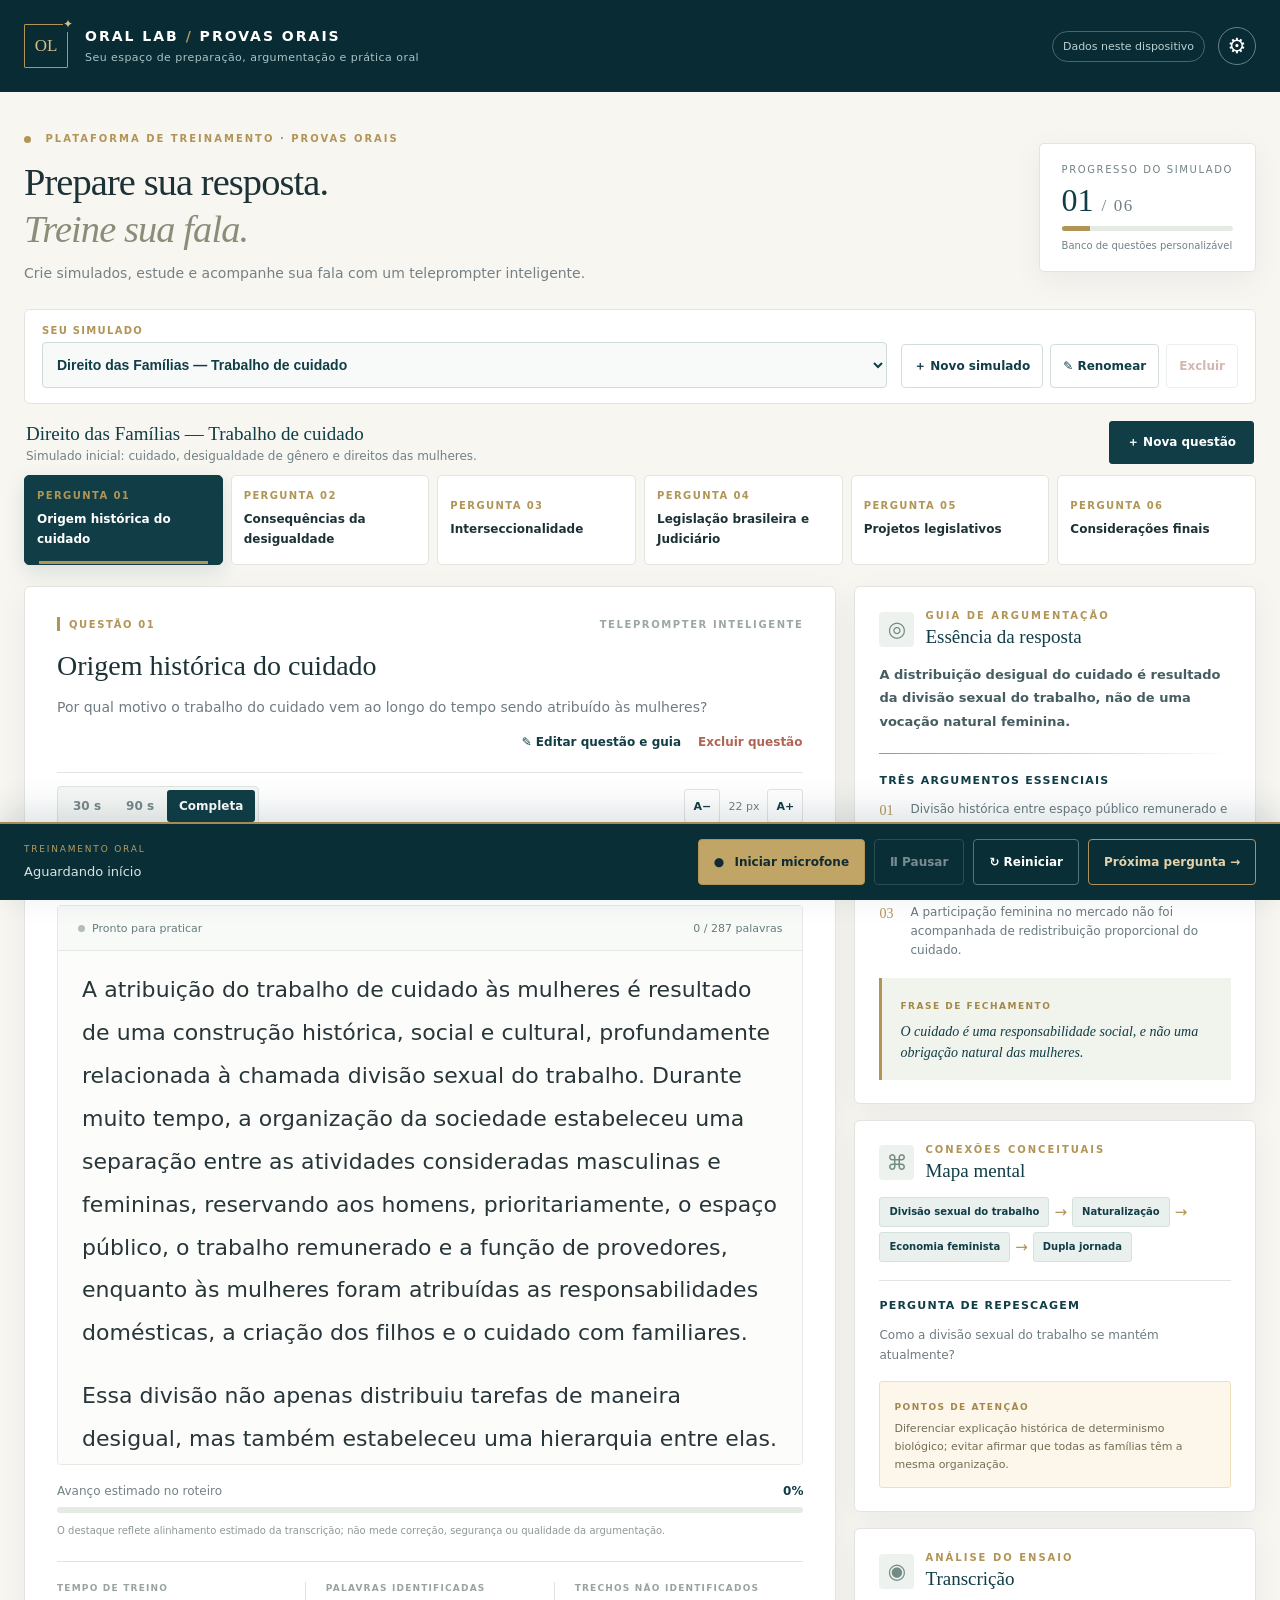
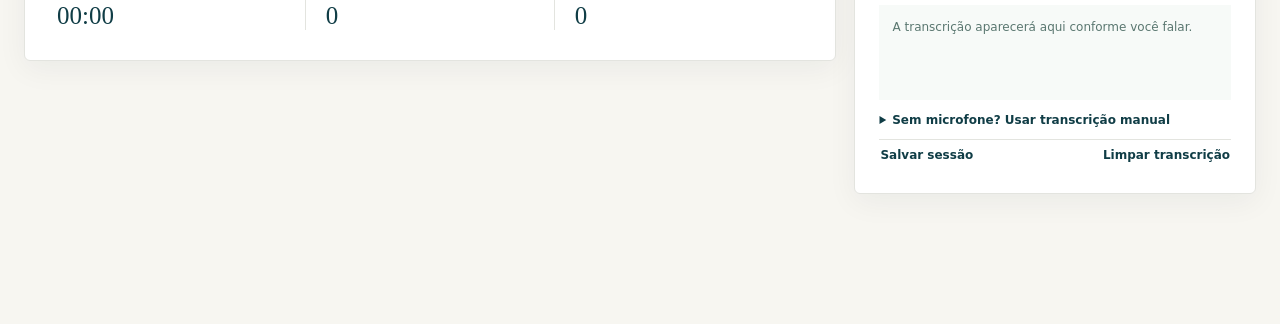
==== index-publicacao.html @ ea2caab5 "chore: import initial Oral Lab application" ====
<!doctype html>
<html lang="pt-BR">
<head>
  <meta charset="UTF-8" />
  <meta name="viewport" content="width=device-width, initial-scale=1, viewport-fit=cover" />
  <meta name="theme-color" content="#103d46" />
  <meta name="description" content="Plataforma de provas orais e entrevistas: simulados personalizáveis, teleprompter, treino com voz e evolução." />
  <title>ORAL LAB | Estúdio de Provas Orais</title>
<style>
:root{--petrol:#103d46;--deep:#092c34;--gold:#b29456;--gold-light:#d5bf88;--cream:#f7f6f1;--beige:#efede5;--ink:#1d3236;--mute:#718186;--border:#e3e4df;--green:#4d997e;--shadow:0 8px 30px rgba(9,44,52,.055)}
*{box-sizing:border-box}html{scroll-behavior:smooth}body{margin:0;background:var(--cream);font-family:'DM Sans',system-ui,Arial,sans-serif;color:var(--ink);-webkit-font-smoothing:antialiased}button,textarea,input{font:inherit}button{cursor:pointer}button:disabled{cursor:not-allowed;opacity:.45}button:focus-visible,textarea:focus-visible,input:focus-visible,.tele-window:focus-visible{outline:3px solid #ac995e;outline-offset:2px}button{transition:background .17s,border-color .17s,transform .17s}button:active:not(:disabled){transform:scale(.98)}.topbar{background:var(--deep);color:#fff;min-height:92px;display:flex;align-items:center;justify-content:space-between;gap:20px;padding:18px max(24px,calc((100vw - 1376px)/2))}.brand-lockup{display:flex;align-items:center;gap:17px}.brand-symbol{border:1px solid var(--gold);border-radius:1px;color:var(--gold-light);height:44px;width:44px;display:grid;place-items:center;font-family:Georgia,serif;font-size:17px;position:relative}.brand-symbol span{position:absolute;top:-8px;right:-6px;background:var(--deep);font-size:12px}.brand-name{font-size:14px;letter-spacing:2px;font-weight:700}.brand-name .brand-divider{color:var(--gold)}.brand-subtitle{font-size:11px;color:#a9c3c6;margin-top:7px;letter-spacing:.45px}.header-actions{display:flex;align-items:center;gap:13px}.storage-tag{font-size:11px;color:#bcd0d0;border:1px solid #49666d;padding:8px 10px;border-radius:30px;white-space:nowrap}.circle-button{height:38px;width:38px;border-radius:50%;border:1px solid #66818a;background:transparent;color:inherit;font-size:21px;display:grid;place-items:center}.circle-button:hover{border-color:var(--gold)}.app-container{max-width:1392px;margin:0 auto;padding:33px 24px 130px}.page-intro{display:flex;justify-content:space-between;align-items:center;gap:30px;margin:8px 0 28px}.eyebrow,.micro-overline{font-size:10px;letter-spacing:2px;color:var(--gold);font-weight:700}.gold-dot{display:inline-block;width:7px;height:7px;background:var(--gold);border-radius:50%;vertical-align:middle;margin-right:9px}.page-intro h1{font-family:'Libre Baskerville',Georgia,serif;line-height:1.23;letter-spacing:-.9px;font-size:clamp(28px,3vw,42px);font-weight:400;margin:15px 0 12px}.page-intro h1 em{color:#8a8d78;font-weight:400}.page-intro p{color:#758186;font-size:14px;margin:0}.session-overview{border:1px solid var(--border);border-radius:5px;background:white;padding:20px 22px;min-width:200px;box-shadow:var(--shadow)}.session-overview span,.session-overview small{display:block;font-size:10px;letter-spacing:1.6px;color:var(--mute)}.session-overview strong{font:normal 32px Georgia,serif;color:var(--petrol);display:block;margin:7px 0}.session-overview strong small{display:inline;font-size:17px;color:var(--mute)}.thin-track,.progress-track{height:5px;border-radius:8px;background:#e6eae5;overflow:hidden}.thin-track>div,.progress-track>div{height:100%;background:var(--gold);width:0;transition:width .25s}.session-overview>small{letter-spacing:0;margin-top:9px}.module-nav{display:grid;grid-template-columns:repeat(6,minmax(0,1fr));gap:8px;margin-bottom:21px}.module-tab{background:#fff;border:1px solid #e3e4df;text-align:left;padding:14px 12px 16px;min-height:84px;border-radius:5px;position:relative;color:var(--ink)}.module-tab:hover{border-color:var(--gold)}.module-tab.active{background:var(--petrol);color:#fff;border-color:var(--petrol);box-shadow:0 7px 20px #103d4620}.module-tab.active:after{content:'';height:3px;background:var(--gold);position:absolute;bottom:0;left:14px;right:14px}.module-no{display:block;font-size:10px;letter-spacing:1.4px;color:#b09555;font-weight:700;margin-bottom:7px}.module-name{font-size:12px;font-weight:700;line-height:1.4}.workspace-grid{display:grid;grid-template-columns:minmax(0,1.72fr) minmax(300px,.85fr);gap:18px;align-items:start}.tele-card,.insight-card{background:white;border:1px solid var(--border);border-radius:6px;box-shadow:var(--shadow)}.tele-card{padding:30px 32px}.section-kicker{display:flex;align-items:center;gap:9px;font-size:10px;letter-spacing:1.6px;font-weight:700;color:var(--gold)}.gold-bar{height:14px;width:3px;background:var(--gold)}.kicker-right{margin-left:auto;color:#9ba7a7}.tele-card h2{font:normal 28px/1.24 'Libre Baskerville',Georgia,serif;margin:18px 0 12px}.main-question{color:#6f7c81;line-height:1.6;margin:0 0 20px;font-size:14px}.tele-toolbar{border-top:1px solid var(--border);border-bottom:1px solid var(--border);padding:13px 0;display:flex;justify-content:space-between;gap:12px;align-items:center;flex-wrap:wrap}.choice-set{display:flex;align-items:center;border:1px solid #dfe4e1;border-radius:4px;padding:3px;gap:1px;background:#f5f7f5}.choice-set button{font-size:12px;font-weight:700;border:0;background:transparent;color:#77878b;padding:9px 12px;border-radius:3px}.choice-set button.active{color:#fff;background:var(--petrol)}.font-control{display:flex;align-items:center;gap:8px;color:var(--mute);font-size:11px}.font-control button{border:1px solid var(--border);background:#fff;border-radius:3px;min-width:36px;height:34px;color:var(--petrol);font-weight:700}.reading-switch{display:flex;align-items:center;justify-content:space-between;gap:10px;margin:20px 0 15px}.toggle-label{display:flex;align-items:center;gap:8px;font-size:12px;font-weight:700;cursor:pointer}.toggle-label input{accent-color:var(--petrol);height:17px;width:17px}.toggle-label small{display:block;color:#8b989b;font-weight:400;font-size:10px;margin-top:2px}.link-button{color:var(--petrol);background:transparent;border:0;font-size:12px;font-weight:700;padding:8px 1px;text-align:left}.link-button:hover{color:var(--gold)}.tele-window{border:1px solid #e5e9e7;background:#fcfcfa;border-radius:4px;min-height:440px;max-height:560px;overflow:auto;position:relative;scroll-padding:110px}.tele-status-line{height:45px;position:sticky;top:0;z-index:2;background:#f8faf8;border-bottom:1px solid #e5e9e7;padding:0 20px;display:flex;align-items:center;justify-content:space-between;gap:10px;font-size:11px;color:#677b7e}.tele-status-line>div{display:flex;align-items:center;gap:7px}.mic-dot{display:inline-block;width:7px;height:7px;border-radius:50%;background:#b2beb8}.mic-dot.listening{background:#3aaf88;box-shadow:0 0 0 5px #3aaf8822}.mic-dot.paused{background:var(--gold)}.tele-content{padding:18px 24px 35px;color:#28363a;font-size:22px;line-height:1.95;letter-spacing:.05px;font-weight:400;overflow-wrap:anywhere}.tele-content p{margin:0 0 20px}.word{border-radius:3px;transition:background .12s}.word.matched{background:#dcf2e8;color:#286a54}.word.skipped{color:#9ea5a4;text-decoration:underline dotted #bcbfbd}.word.current{background:#ecd8a2;color:#5f4a16;box-shadow:0 0 0 2px #ecd8a2}.keywords-content{padding:38px 30px;line-height:1.8}.memory-center{font:normal 23px/1.5 Georgia,serif;color:var(--petrol);margin-bottom:25px}.keyword-pill{display:inline-block;border:1px solid var(--gold-light);color:var(--petrol);border-radius:30px;background:#faf5e9;padding:9px 14px;margin:0 7px 9px 0;font-size:14px}.memory-flow{font-size:12px;color:var(--mute);margin:20px 0 0}.tele-footer{padding:19px 0 3px}.progress-caption{display:flex;justify-content:space-between;color:#738286;font-size:12px;margin-bottom:9px}.progress-caption strong{color:var(--petrol)}.progress-track{height:6px}.progress-track>div{background:#5d947d}.micro-note{font-size:10px;color:#8e9898;line-height:1.55;margin:10px 0 0}.metrics-grid{display:grid;grid-template-columns:repeat(3,1fr);border-top:1px solid var(--border);margin-top:19px;padding-top:20px}.metrics-grid>div{padding:0 20px;border-right:1px solid var(--border)}.metrics-grid>div:first-child{padding-left:0}.metrics-grid>div:last-child{border:0}.metrics-grid span{display:block;color:#9aa3a4;font-size:9px;letter-spacing:1.2px;font-weight:700;line-height:1.5}.metrics-grid strong{display:block;margin-top:7px;font:normal 25px Georgia,serif;color:var(--petrol)}.insight-column{display:flex;flex-direction:column;gap:16px}.insight-card{padding:23px 24px}.aside-heading{display:flex;align-items:center;gap:11px;margin-bottom:15px}.aside-icon{width:35px;height:35px;display:grid;place-items:center;background:#eef2ef;border-radius:4px;color:#728c85;font-size:21px}.aside-heading h3{font:normal 19px Georgia,serif;margin:5px 0 0;color:var(--petrol)}.idea-text{font-size:13px;line-height:1.8;margin:0;font-weight:600;color:#465d62}.gold-rule{height:1px;background:linear-gradient(to right,var(--gold),transparent);margin:20px 0}.insight-card h4{font-size:11px;letter-spacing:1.2px;text-transform:uppercase;color:var(--petrol);margin:0 0 13px}.argument-list{counter-reset:arg;list-style:none;padding:0;margin:0}.argument-list li{display:flex;align-items:flex-start;gap:10px;font-size:12px;line-height:1.6;color:#697a7e;margin-bottom:13px}.argument-list li::before{counter-increment:arg;content:counter(arg,decimal-leading-zero);display:inline-block;font-family:Georgia,serif;color:#b49558;font-size:14px;min-width:21px}.closing-box{background:#f1f3ed;border-left:3px solid var(--gold);padding:16px 18px;margin-top:17px}.closing-box span,.legal-alert strong{font-size:9px;letter-spacing:1.5px;color:#a4874b;font-weight:700}.closing-box p{font:italic 14px/1.55 Georgia,serif;color:var(--petrol);margin:8px 0 0}.mind-map{display:flex;flex-wrap:wrap;gap:5px;align-items:center}.map-node{background:#eaf0ed;border:1px solid #d5e1dc;border-radius:3px;padding:7px 9px;font-size:10px;color:var(--petrol);font-weight:700;line-height:1.4}.map-connector{color:var(--gold);font-size:15px}.aside-separator{border-top:1px solid var(--border);margin:18px 0}.small-aside{font-size:12px;color:#6f7c81;line-height:1.7;margin:0 0 15px}.legal-alert{background:#fcf7ea;padding:13px 14px;border-radius:3px;border:1px solid #eee0bd}.legal-alert p{font-size:11px;line-height:1.65;color:#766c56;margin:6px 0 0}.transcript-output{min-height:95px;max-height:180px;overflow:auto;background:#f7faf8;padding:13px;color:#5a7770;font-size:12px;line-height:1.65;white-space:pre-wrap;overflow-wrap:anywhere}.transcript-panel summary{font-size:12px;color:var(--petrol);font-weight:700;cursor:pointer;margin-top:13px}.transcript-panel textarea{display:block;width:100%;margin:11px 0;resize:vertical;border:1px solid var(--border);border-radius:3px;padding:10px;font-size:12px}.small-gold-button{padding:9px 12px;background:var(--petrol);color:white;border:0;border-radius:3px;font-size:11px;font-weight:700}.panel-foot{display:flex;justify-content:space-between;border-top:1px solid var(--border);margin-top:12px}.control-dock{position:fixed;bottom:0;left:0;right:0;background:#092e36;color:white;box-shadow:0 -10px 35px #092e3625;z-index:10;border-top:2px solid #a78c52}.dock-inner{max-width:1392px;margin:auto;padding:15px 24px;display:flex;align-items:center;justify-content:space-between;gap:24px}.dock-label span{font-size:9px;letter-spacing:1.8px;color:#b69d60;display:block;margin-bottom:7px}.dock-label strong{font-size:13px;font-weight:500;color:#d7e6e5;white-space:nowrap}.dock-controls{display:flex;gap:9px;align-items:center;flex-wrap:wrap}.dock-action,.primary-action{border-radius:4px;padding:12px 15px;font-weight:700;font-size:12px;min-height:46px}.primary-action{border:1px solid var(--gold);background:#c1a567;color:#102c32;white-space:nowrap}.primary-action span{font-size:12px;margin-right:6px}.dock-action{border:1px solid #56737a;background:transparent;color:white}.dock-action:hover:not(:disabled){border-color:var(--gold)}.next-action{border-color:#ae925b;color:#e5d2ab}.modal-backdrop{position:fixed;inset:0;background:#052329bb;z-index:30;display:grid;place-items:center;padding:20px}.modal-backdrop[hidden]{display:none}.modal-sheet{width:min(780px,100%);max-height:min(90vh,900px);overflow:auto;background:#fff;border-radius:8px;padding:29px 31px;box-shadow:0 24px 90px #0003}.modal-heading{display:flex;justify-content:space-between;align-items:flex-start;gap:16px;margin-bottom:19px}.modal-heading h2{font:normal 27px Georgia,serif;color:var(--petrol);margin:7px 0}.modal-heading p{font-size:12px;line-height:1.5;color:var(--mute);margin:5px 0}.modal-heading .circle-button{color:var(--petrol);border-color:var(--border);flex-shrink:0}.modal-sheet>textarea{width:100%;padding:19px;border:1px solid #d4e0d9;background:#fcfcfa;color:#20383d;line-height:1.8;resize:vertical;min-height:300px;font-size:14px}.edit-helper{font-size:11px;color:var(--mute);line-height:1.6}.modal-actions{display:flex;justify-content:flex-end;gap:10px;flex-wrap:wrap;align-items:center;margin-top:19px}.flex-space{flex:1}.gold-button,.secondary-button{padding:12px 17px;border-radius:3px;font-size:12px;font-weight:700;min-height:43px}.gold-button{background:var(--petrol);color:white;border:1px solid var(--petrol)}.secondary-button{background:#fff;color:var(--petrol);border:1px solid #cbd5d2}.gold-button:hover{background:#155561}.danger-button{background:#fff2f0;color:#9b483c;border:1px solid #ebbbb3;border-radius:3px;padding:11px 14px;font-size:12px;font-weight:700}.settings-sheet{width:min(680px,100%)}.settings-body h3{color:var(--petrol);font-size:13px;margin:24px 0 10px}.settings-body p{font-size:12px;color:#6c7a7b;line-height:1.75}.settings-buttons{display:flex;gap:7px;flex-wrap:wrap}.history-list{max-height:160px;overflow:auto;font-size:12px;color:var(--mute);background:#f7f9f7;padding:11px}.history-row{padding:9px;border-bottom:1px solid var(--border)}.danger-row{display:flex;gap:13px;align-items:center;margin-top:19px;flex-wrap:wrap}.danger-row span{font-size:11px;color:#889393}.source-list{font-size:11px;color:#51666b;line-height:1.6}.source-list .source-row{border-top:1px solid var(--border);padding:7px 0}.source-list a{color:#1b6472;overflow-wrap:anywhere}.permission-sheet{width:min(490px,100%)}.permission-symbol{font-size:30px;color:var(--gold)}.permission-sheet h2{font:normal 27px Georgia,serif}.permission-sheet p{font-size:13px;line-height:1.75;color:var(--mute)}.consent-checkbox{display:flex;align-items:start;gap:11px;padding:15px;background:#f6f8f6;font-size:12px;line-height:1.6}.consent-checkbox input{margin-top:2px;accent-color:var(--petrol)}#toast{position:fixed;bottom:112px;right:24px;background:#163f46;color:#fff;padding:13px 19px;border-left:3px solid var(--gold);border-radius:3px;z-index:45;box-shadow:var(--shadow);font-size:12px;max-width:300px}#toast[hidden]{display:none}#print-root{display:none}
@media(max-width:990px){.workspace-grid{grid-template-columns:minmax(0,1fr)}.insight-column{display:grid;grid-template-columns:repeat(2,minmax(0,1fr))}.transcript-panel{grid-column:span 2}.module-nav{display:flex;overflow-x:auto;padding-bottom:6px;scroll-snap-type:x mandatory}.module-tab{min-width:164px;scroll-snap-align:start}.session-overview{display:none}}
@media(max-width:680px){.topbar{min-height:72px;padding:13px 15px}.brand-symbol{width:37px;height:37px;font-size:14px}.brand-lockup{gap:11px}.brand-name{font-size:10px;letter-spacing:1.1px;line-height:1.45}.brand-subtitle{font-size:9px;line-height:1.4;max-width:245px;margin-top:3px}.storage-tag{display:none}.circle-button{height:34px;width:34px}.app-container{padding:21px 12px 155px}.page-intro{margin:3px 3px 18px}.page-intro h1{font-size:29px;margin:12px 0 10px}.page-intro p{font-size:12px;line-height:1.65}.eyebrow{font-size:9px;letter-spacing:1.3px}.module-nav{gap:7px;margin-bottom:13px}.module-tab{min-width:140px;min-height:73px;padding:10px 12px}.module-name{font-size:11px}.workspace-grid{gap:13px}.tele-card{padding:20px 16px}.kicker-right{font-size:8px;letter-spacing:1px}.tele-card h2{font-size:23px}.main-question{font-size:12px;margin-bottom:16px}.tele-toolbar{gap:7px}.choice-set button{padding:9px 8px;font-size:11px}.font-control{gap:5px;font-size:10px}.font-control button{height:31px;min-width:30px}.reading-switch{margin:15px 0 12px}.tele-window{min-height:350px;max-height:470px}.tele-content{padding:15px 18px 32px;line-height:1.87}.tele-status-line{padding:0 13px;font-size:10px}.metrics-grid>div{padding:0 10px}.metrics-grid span{font-size:8px;letter-spacing:.5px}.metrics-grid strong{font-size:21px}.insight-column{display:flex}.insight-card{padding:20px}.control-dock{padding-bottom:env(safe-area-inset-bottom)}.dock-inner{padding:10px 12px;display:block}.dock-label{display:none}.dock-controls{display:grid;grid-template-columns:1.25fr 1fr 1fr;gap:6px}.dock-controls .next-action{grid-column:span 3}.dock-action,.primary-action{padding:10px 7px;min-height:45px;font-size:11px}.modal-backdrop{padding:10px;align-items:end}.modal-sheet{padding:23px 17px;max-height:92vh;border-radius:9px 9px 0 0}.settings-buttons button{flex:1}.modal-actions{gap:6px}.gold-button,.secondary-button{padding:10px 12px}#toast{bottom:135px;right:12px;left:12px;max-width:none}}
@page{size:A4;margin:17mm 16mm 17mm 16mm}
@media print{body{margin:0;background:#fff;color:#173840;font-family:Arial,sans-serif}#app-shell,.modal-backdrop,#toast{display:none!important}#print-root{display:block!important}#print-root .print-cover{break-after:page;display:flex;flex-direction:column;justify-content:center;min-height:240mm;background:#103d46!important;color:#fff!important;padding:22mm;-webkit-print-color-adjust:exact;print-color-adjust:exact}#print-root .print-cover .cap{letter-spacing:3px;color:#d5bf88;font-size:12px}#print-root .print-cover h1{font:normal 32pt/1.3 Georgia,serif;color:#fff;margin:32mm 0 10mm}#print-root .print-cover h1 em{color:#d5bf88}#print-root .print-cover p{font:15pt Georgia,serif;color:#e6ecea}#print-root .print-cover footer{margin-top:auto;border-top:1px solid #839a9b;padding-top:8mm;font-size:10pt}#print-root .print-toc{break-after:page}#print-root .print-toc h2{font:26pt Georgia,serif;color:#103d46}#print-root .print-toc li{font-size:13pt;padding:5mm 0;border-bottom:1px solid #ddd}#print-root .print-module{break-before:page}#print-root .print-module h2{font:21pt Georgia,serif;border-bottom:2px solid #b29456;padding-bottom:4mm;color:#103d46}#print-root .print-module h3{color:#103d46;font-size:11pt;margin-top:7mm}#print-root .print-module h4{font-size:9pt;color:#8a7347;text-transform:uppercase;margin:5mm 0 2mm}#print-root .print-module p,#print-root .print-module li{font-size:10pt;line-height:1.6;text-align:justify;orphans:3;widows:3}#print-root .print-module .q{font-style:italic;font-weight:700;text-align:left}#print-root .print-module .schema{border-left:3px solid #b29456;padding-left:5mm;background:#f7f6f1!important;break-inside:avoid}#print-root .print-module .schema p{font-size:9pt;line-height:1.5}#print-root .print-module .memory-card{break-inside:avoid;border:1px solid #d9e2dd;padding:4mm;margin-top:5mm}#print-root .print-module .legal{break-inside:avoid;font-size:9pt;background:#fcf8e9!important;padding:4mm}#print-root .print-sources{break-before:page}#print-root .print-sources h2{font:20pt Georgia,serif}#print-root .print-sources p{font-size:9pt;line-height:1.6;overflow-wrap:anywhere}#print-root .print-header{font-size:8pt;color:#a98a52;text-transform:uppercase;letter-spacing:1pt}#print-root .print-tip{font-size:9pt;line-height:1.55} }

/* Oral Lab — biblioteca e editor de provas orais */
.library-toolbar{display:flex;gap:14px;align-items:flex-end;justify-content:space-between;background:#fff;border:1px solid var(--border);padding:15px 17px;margin-bottom:12px;border-radius:6px;flex-wrap:wrap}
.library-picker{min-width:260px;flex:1;display:flex;flex-direction:column;gap:6px}.library-picker label{color:var(--gold);letter-spacing:1.3px;font-size:10px;font-weight:700}.library-picker select{width:100%;background:#f8faf9;border:1px solid #cedbd8;border-radius:4px;padding:12px 10px;font-size:14px;color:var(--petrol);font-weight:700;min-height:46px}
.library-actions{display:flex;gap:7px;flex-wrap:wrap}.library-btn{border:1px solid #d3dedb;background:#fff;color:var(--petrol);border-radius:4px;padding:11px 12px;font-size:12px;font-weight:700;min-height:44px}.library-btn:hover{border-color:var(--gold)}.library-btn.muted{color:#a06155}
.questions-bar{display:flex;gap:20px;align-items:center;justify-content:space-between;margin:17px 2px 11px}.questions-bar strong{font:normal 19px Georgia,serif;color:var(--petrol)}.questions-bar p{font-size:12px;color:var(--mute);margin:4px 0 0}.questions-bar .gold-button{white-space:nowrap}
.module-nav{grid-template-columns:repeat(auto-fit,minmax(160px,1fr))}.question-edit-actions{display:flex;gap:15px;margin:-11px 0 15px;justify-content:flex-end}.warning-link{color:#b06555}.field-label{display:flex;flex-direction:column;gap:7px;font-size:12px;color:var(--petrol);font-weight:700;margin-bottom:14px}.field-label input,.field-label textarea{width:100%;padding:12px 13px;border:1px solid #ccd8d3;border-radius:4px;background:#fcfcfa;font-weight:400;color:var(--ink);font-size:13px;line-height:1.6}.field-label textarea{resize:vertical}.question-sheet{max-height:94vh;max-width:780px}.question-fields{max-height:65vh;overflow-y:auto;padding-right:7px}
@media(max-width:680px){.library-toolbar{padding:12px}.library-picker{min-width:100%}.library-actions{width:100%;display:grid;grid-template-columns:1fr 1fr 70px}.library-btn{font-size:10px;padding:10px 4px}.questions-bar{gap:10px;align-items:start}.questions-bar strong{font-size:17px}.questions-bar .gold-button{font-size:11px;padding:10px}.module-nav{display:flex}.question-edit-actions{justify-content:flex-start;margin:-8px 0 12px}.question-edit-actions .link-button{font-size:11px}.question-sheet{padding-bottom:env(safe-area-inset-bottom)}.question-fields{max-height:66vh}}

</style>
</head>
<body>
  <div id="app-shell">
    <header class="topbar">
      <div class="brand-lockup"><div class="brand-symbol">OL<span>✦</span></div><div><div class="brand-name">ORAL LAB <span class="brand-divider">/</span> PROVAS ORAIS</div><div class="brand-subtitle">Seu espaço de preparação, argumentação e prática oral</div></div></div>
      <div class="header-actions"><span id="storage-status" class="storage-tag" aria-live="polite">Dados neste dispositivo</span><button id="settings-toggle" class="circle-button" aria-label="Abrir ajustes">⚙</button></div>
    </header>
    <main class="app-container">
      <div class="page-intro"><div><div class="eyebrow"><span class="gold-dot"></span> PLATAFORMA DE TREINAMENTO · PROVAS ORAIS</div><h1>Prepare sua resposta.<br><em>Treine sua fala.</em></h1><p>Crie simulados, estude e acompanhe sua fala com um teleprompter inteligente.</p></div><div class="session-overview"><span>PROGRESSO DO SIMULADO</span><strong id="overall-counter">01 <small>/ 06</small></strong><div class="thin-track"><div id="overall-fill"></div></div><small>Banco de questões personalizável</small></div></div>
      <section class="library-toolbar" aria-label="Biblioteca de simulados">
        <div class="library-picker"><label for="collection-select">SEU SIMULADO</label><select id="collection-select" aria-label="Selecionar simulado"></select></div>
        <div class="library-actions"><button id="new-collection" class="library-btn">＋ Novo simulado</button><button id="rename-collection" class="library-btn">✎ Renomear</button><button id="delete-collection" class="library-btn muted" title="Excluir simulado">Excluir</button></div>
      </section>
      <div class="questions-bar"><div><strong id="collection-heading">Direito das Famílias — Trabalho de cuidado</strong><p id="collection-description">Simulado inicial com seis respostas fundamentadas e editáveis.</p></div><button id="new-question" class="gold-button">＋ Nova questão</button></div>
      <nav class="module-nav" id="module-nav" aria-label="Questões do simulado"></nav>
      <div class="workspace-grid">
        <section class="tele-card" aria-labelledby="tele-heading">
          <div class="section-kicker"><span class="gold-bar"></span><span id="section-label">QUESTÃO 01</span><span class="kicker-right">TELEPROMPTER INTELIGENTE</span></div>
          <h2 id="tele-heading"></h2>
          <p id="main-question" class="main-question"></p><div class="question-edit-actions"><button id="edit-question" class="link-button">✎ Editar questão e guia</button><button id="delete-question" class="link-button warning-link">Excluir questão</button></div>
          <div class="tele-toolbar"><div class="choice-set" id="mode-picker" role="group" aria-label="Versão da resposta"><button data-mode="short">30 s</button><button data-mode="medium">90 s</button><button data-mode="full">Completa</button></div><div class="font-control"><button id="font-down" aria-label="Diminuir tamanho da letra">A−</button><span id="font-size-label">22 px</span><button id="font-up" aria-label="Aumentar tamanho da letra">A+</button></div></div>
          <div class="reading-switch"><label class="toggle-label"><input id="memory-toggle" type="checkbox" /> <span>Treino de memória <small>mostrar apenas palavras-chave</small></span></label><button id="edit-button" class="link-button">✎ Editar esta versão</button></div>
          <div class="tele-window" id="tele-window" tabindex="0" aria-label="Roteiro da resposta"><div class="tele-status-line"><div><span id="mic-dot" class="mic-dot"></span><span id="speech-status">Pronto para praticar</span></div><span id="word-position">0 / 0 palavras</span></div><div id="tele-content" class="tele-content"></div><div id="keywords-content" class="keywords-content" hidden></div></div>
          <div class="tele-footer"><div class="progress-caption"><span>Avanço estimado no roteiro</span><strong id="progress-label">0%</strong></div><div class="progress-track"><div id="progress-fill"></div></div><p class="micro-note">O destaque reflete alinhamento estimado da transcrição; não mede correção, segurança ou qualidade da argumentação.</p></div>
          <div class="metrics-grid"><div><span>TEMPO DE TREINO</span><strong id="metric-time">00:00</strong></div><div><span>PALAVRAS IDENTIFICADAS</span><strong id="metric-words">0</strong></div><div><span>TRECHOS NÃO IDENTIFICADOS</span><strong id="metric-skipped">0</strong></div></div>
        </section>
        <aside class="insight-column">
          <section class="insight-card"><div class="aside-heading"><span class="aside-icon">◎</span><div><div class="micro-overline">GUIA DE ARGUMENTAÇÃO</div><h3>Essência da resposta</h3></div></div><p id="idea-text" class="idea-text"></p><div class="gold-rule"></div><h4>Três argumentos essenciais</h4><ol id="argument-list" class="argument-list"></ol><div class="closing-box"><span>FRASE DE FECHAMENTO</span><p id="closing-text"></p></div></section>
          <section class="insight-card"><div class="aside-heading"><span class="aside-icon">⌘</span><div><div class="micro-overline">CONEXÕES CONCEITUAIS</div><h3>Mapa mental</h3></div></div><div id="mind-map" class="mind-map"></div><div class="aside-separator"></div><h4>Pergunta de repescagem</h4><p id="follow-up" class="small-aside"></p><div class="legal-alert"><strong>PONTOS DE ATENÇÃO</strong><p id="legal-alert"></p></div></section>
          <section class="insight-card transcript-panel"><div class="aside-heading"><span class="aside-icon">◉</span><div><div class="micro-overline">ANÁLISE DO ENSAIO</div><h3>Transcrição</h3></div></div><div id="transcript" class="transcript-output" aria-live="polite">A transcrição aparecerá aqui conforme você falar.</div><details id="manual-details"><summary>Sem microfone? Usar transcrição manual</summary><textarea id="manual-transcript" rows="4" placeholder="Cole ou escreva o que foi dito para comparar com o roteiro."></textarea><button id="analyze-manual" class="small-gold-button">Analisar texto</button></details><div class="panel-foot"><button id="save-session" class="link-button">Salvar sessão</button><button id="clear-transcript" class="link-button">Limpar transcrição</button></div></section>
        </aside>
      </div>
    </main>
    <div class="control-dock" role="group" aria-label="Controles de treinamento"><div class="dock-inner"><div class="dock-label"><span>TREINAMENTO ORAL</span><strong id="dock-status">Aguardando início</strong></div><div class="dock-controls"><button id="start-button" class="primary-action"><span>●</span> Iniciar microfone</button><button id="pause-button" class="dock-action" disabled>Ⅱ Pausar</button><button id="resume-button" class="dock-action" hidden>▶ Continuar</button><button id="restart-button" class="dock-action">↻ Reiniciar</button><button id="next-button" class="dock-action next-action">Próxima pergunta →</button></div></div></div>
  </div>
  <div class="modal-backdrop" id="editor-modal" hidden><div class="modal-sheet" role="dialog" aria-modal="true" aria-labelledby="editor-title"><div class="modal-heading"><div><span class="micro-overline">PERSONALIZAÇÃO DO ROTEIRO</span><h2 id="editor-title">Editar resposta</h2><p id="editor-subtitle"></p></div><button id="editor-close" class="circle-button" aria-label="Fechar editor">×</button></div><textarea id="editor-text" rows="14" spellcheck="true" aria-label="Texto editável da resposta"></textarea><p class="edit-helper">As versões de 30 s, 90 s e completa são independentes. Salvar substitui apenas a versão atual.</p><div class="modal-actions"><button id="restore-version" class="secondary-button">Restaurar original</button><span class="flex-space"></span><button id="editor-cancel" class="secondary-button">Cancelar</button><button id="editor-save" class="gold-button">Salvar alterações</button></div></div></div>
  <div class="modal-backdrop" id="settings-modal" hidden><div class="modal-sheet settings-sheet" role="dialog" aria-modal="true" aria-labelledby="settings-title"><div class="modal-heading"><div><span class="micro-overline">CONTROLE DOS SEUS DADOS</span><h2 id="settings-title">Configurações & arquivos</h2></div><button id="settings-close" class="circle-button" aria-label="Fechar configurações">×</button></div><div class="settings-body"><h3>Privacidade</h3><p>O roteiro e as sessões são salvos apenas no armazenamento deste navegador. O aplicativo não grava áudio. O serviço de reconhecimento de fala do navegador pode processar áudio externamente; consulte as condições do navegador antes de usar.</p><h3>Backup e recuperação</h3><div class="settings-buttons"><button id="export-json" class="secondary-button">Exportar JSON</button><button id="import-json" class="secondary-button">Importar JSON</button><input id="import-file" type="file" accept="application/json,.json" hidden/><button id="export-pdf" class="gold-button">Exportar guia em PDF</button></div><h3>Histórico local</h3><div id="history-list" class="history-list">Nenhuma sessão salva.</div><div class="danger-row"><button id="erase-data" class="danger-button">Apagar dados locais</button><span>Apaga respostas editadas e histórico salvo neste navegador.</span></div><h3>Fontes do simulado inicial</h3><div id="source-list" class="source-list"></div><p class="micro-note">As referências abaixo se aplicam apenas ao simulado inicial de Direito das Famílias. Confira sempre a atualização normativa.</p></div></div></div>
  <div class="modal-backdrop" id="collection-modal" hidden><div class="modal-sheet" role="dialog" aria-modal="true" aria-labelledby="collection-modal-title"><div class="modal-heading"><div><span class="micro-overline">BIBLIOTECA DE ESTUDOS</span><h2 id="collection-modal-title">Criar simulado</h2></div><button id="collection-close" class="circle-button" aria-label="Fechar">×</button></div><label class="field-label">Nome do simulado<input id="collection-name" type="text" maxlength="120" placeholder="Ex.: Direito Constitucional — prova oral" /></label><label class="field-label">Descrição ou objetivo<input id="collection-desc" type="text" maxlength="300" placeholder="Ex.: Questões de concursos públicos" /></label><div class="modal-actions"><button id="collection-cancel" class="secondary-button">Cancelar</button><button id="collection-save" class="gold-button">Salvar simulado</button></div></div></div>
  <div class="modal-backdrop" id="question-modal" hidden><div class="modal-sheet question-sheet" role="dialog" aria-modal="true" aria-labelledby="question-modal-title"><div class="modal-heading"><div><span class="micro-overline">EDITOR DE QUESTÕES</span><h2 id="question-modal-title">Nova questão</h2><p>Cadastre o enunciado e os roteiros. Todas as respostas poderão ser revisadas depois.</p></div><button id="question-close" class="circle-button" aria-label="Fechar">×</button></div><div class="question-fields">
  <label class="field-label">Título curto<input id="q-title" maxlength="120" placeholder="Ex.: Controle de constitucionalidade" /></label>
  <label class="field-label">Enunciado da questão<textarea id="q-question" rows="3" placeholder="Qual seria a pergunta da banca?"></textarea></label>
  <label class="field-label">Resposta de 30 segundos<textarea id="q-short" rows="3"></textarea></label>
  <label class="field-label">Resposta de 90 segundos<textarea id="q-medium" rows="5"></textarea></label>
  <label class="field-label">Resposta completa<textarea id="q-full" rows="7"></textarea></label>
  <label class="field-label">Ideia central<input id="q-idea" /></label>
  <label class="field-label">Três argumentos essenciais (um por linha)<textarea id="q-arguments" rows="3"></textarea></label>
  <label class="field-label">Palavras-chave do mapa mental (separadas por vírgula)<input id="q-keywords" /></label>
  <label class="field-label">Frase de fechamento<input id="q-closing" /></label>
  <label class="field-label">Pergunta de repescagem<input id="q-followup" /></label>
  <label class="field-label">Pontos de atenção<input id="q-alert" /></label>
  </div><div class="modal-actions"><button id="question-cancel" class="secondary-button">Cancelar</button><button id="question-save" class="gold-button">Salvar questão</button></div></div></div>
  <div class="modal-backdrop" id="privacy-modal" hidden><div class="modal-sheet permission-sheet" role="dialog" aria-modal="true" aria-labelledby="permission-title"><span class="permission-symbol">◉</span><h2 id="permission-title">Permissão de microfone</h2><p>Ao iniciar o treinamento, o navegador pedirá autorização para acessar o microfone. O reconhecimento de fala pode enviar áudio ao serviço do fabricante do navegador. Nenhum áudio será gravado ou armazenado por este aplicativo.</p><label class="consent-checkbox"><input type="checkbox" id="voice-consent"/> <span>Compreendo essa condição e desejo ativar o reconhecimento de fala.</span></label><div class="modal-actions"><button id="privacy-cancel" class="secondary-button">Cancelar</button><button id="privacy-accept" class="gold-button" disabled>Continuar</button></div></div></div>
  <div id="toast" role="status" aria-live="polite" hidden></div>
  <section id="print-root" aria-label="Guia de prova oral para impressão"></section>
<script>
/* Conteúdo canônico: seis respostas completas fornecidas pelo solicitante, sem supressões. */
const SOURCES = [
  {name:'Miguez (2025) — Tese de doutorado',detail:'Por uma perspectiva de gênero no Direito das Famílias: o reconhecimento do trabalho de cuidado realizado por mulheres no âmbito familiar. IDP, Brasília, 2025.'},
  {name:'Miguez & Oliveira (2026) — Texto para Discussão nº 370',detail:'O cuidado no Direito das Famílias: fundamentos constitucionais e de direitos humanos. Senado Federal, 2026.'},
  {name:'Constituição Federal de 1988',detail:'Art. 226, § 5º; princípios da igualdade e da dignidade da pessoa humana.'},
  {name:'Resolução CNJ nº 492/2023',detail:'Protocolo para Julgamento com Perspectiva de Gênero.'},
  {name:'Lei nº 15.069/2024',detail:'Institui a Política Nacional de Cuidados. Lei vigente.'},
  {name:'PL nº 4/2025',detail:'Proposta de atualização do Código Civil; em tramitação na Comissão Temporária do Senado Federal. https://www25.senado.leg.br/web/atividade/materias/-/materia/166998'},
  {name:'PL nº 2.797/2022',detail:'Proposta referente a políticas e serviços de cuidado; em tramitação no Senado Federal. https://www25.senado.leg.br/web/atividade/materias/-/materia/155126'}
];
const ORIGINAL_QUESTIONS = [
{title:'Origem histórica do cuidado',question:'Por qual motivo o trabalho do cuidado vem ao longo do tempo sendo atribuído às mulheres?',idea:'A distribuição desigual do cuidado é resultado da divisão sexual do trabalho, não de uma vocação natural feminina.',arguments:['Divisão histórica entre espaço público remunerado e espaço doméstico não remunerado.','Naturalização e invisibilidade econômica do cuidado, questionadas pela economia feminista.','A participação feminina no mercado não foi acompanhada de redistribuição proporcional do cuidado.'],closing:'O cuidado é uma responsabilidade social, e não uma obrigação natural das mulheres.',followup:'Como a divisão sexual do trabalho se mantém atualmente?',alert:'Diferenciar explicação histórica de determinismo biológico; evitar afirmar que todas as famílias têm a mesma organização.',keywords:['Divisão sexual do trabalho','Naturalização','Economia feminista','Dupla jornada'],full:`A atribuição do trabalho de cuidado às mulheres é resultado de uma construção histórica, social e cultural, profundamente relacionada à chamada divisão sexual do trabalho. Durante muito tempo, a organização da sociedade estabeleceu uma separação entre as atividades consideradas masculinas e femininas, reservando aos homens, prioritariamente, o espaço público, o trabalho remunerado e a função de provedores, enquanto às mulheres foram atribuídas as responsabilidades domésticas, a criação dos filhos e o cuidado com familiares.

Essa divisão não apenas distribuiu tarefas de maneira desigual, mas também estabeleceu uma hierarquia entre elas. O trabalho realizado no mercado passou a ser reconhecido como economicamente produtivo, enquanto o trabalho doméstico e de cuidado, desenvolvido principalmente pelas mulheres, foi tratado como uma obrigação natural, uma manifestação de amor ou uma suposta vocação feminina.

No estudo que desenvolvemos, demonstramos que essa naturalização constitui um dos principais mecanismos de invisibilização do cuidado. Afinal, cuidar exige tempo, esforço físico, disponibilidade emocional, planejamento e responsabilidade. São atividades indispensáveis à manutenção da vida e ao funcionamento da própria economia, embora frequentemente não sejam remuneradas nem devidamente valorizadas.

A economia feminista contribuiu significativamente para questionar essa separação entre trabalho produtivo e reprodutivo, demonstrando que a produção econômica depende diretamente do trabalho realizado no interior das famílias.

E existe um aspecto importante: embora as mulheres tenham ampliado sua participação no mercado de trabalho, essa transformação não foi acompanhada por uma redistribuição proporcional das responsabilidades familiares.

Por isso, muitas mulheres passaram a acumular o trabalho remunerado com as tarefas domésticas e de cuidado, mantendo uma dupla jornada.

Portanto, não estamos diante de uma característica natural das mulheres, mas de uma desigualdade estrutural historicamente construída, que continua sendo reproduzida pelas relações familiares, pelas instituições e pela própria organização econômica da sociedade.`,short:`O trabalho de cuidado foi atribuído às mulheres por uma construção histórica e cultural conhecida como divisão sexual do trabalho. Enquanto o trabalho remunerado foi associado aos homens, as responsabilidades domésticas e familiares foram tratadas como obrigação feminina. Essa naturalização invisibilizou seu valor econômico e social. Mesmo com a maior presença das mulheres no mercado, o cuidado não foi redistribuído proporcionalmente. Não se trata de vocação natural, mas de desigualdade estrutural.`,medium:`A atribuição do cuidado às mulheres decorre da divisão sexual do trabalho. Historicamente, os homens foram associados ao espaço público e ao emprego remunerado, enquanto as mulheres ficaram responsáveis pela vida doméstica e familiar.

Essa organização estabeleceu uma hierarquia: o trabalho remunerado recebeu reconhecimento econômico, ao passo que cuidar dos filhos e familiares foi apresentado como obrigação natural ou expressão de amor. A economia feminista demonstra, porém, que toda a atividade produtiva depende do cuidado realizado nas famílias.

Além disso, a entrada das mulheres no mercado de trabalho não foi acompanhada por uma divisão equilibrada dessas tarefas, perpetuando a dupla jornada. Portanto, a desigualdade no cuidado é histórica e estrutural, e precisa ser enfrentada por mudanças nas famílias, nas instituições e na sociedade.`},
{title:'Consequências da desigualdade',question:'Quais são as principais consequências negativas desse fenômeno para as mulheres?',idea:'A sobrecarga de cuidado compromete autonomia econômica, trajetória profissional, tempo livre e proteção futura.',arguments:['Custo de oportunidade: estudo, emprego, promoções e renda perdidos.','Carga mental e sobrecarga física e emocional, com efeitos na qualidade de vida.','Desvantagens patrimoniais e previdenciárias persistem após a dissolução familiar.'],closing:'O reconhecimento jurídico e econômico do cuidado é necessário para impedir que a desigualdade familiar se prolongue após a separação.',followup:'Como o juiz pode considerar o cuidado não remunerado no divórcio?',alert:'Não pressupor indenização automática na separação; analisar regime de bens, prova e instrumentos jurídicos aplicáveis.',keywords:['Custo de oportunidade','Carga mental','Autonomia','Separação'],full:`As consequências são profundas e ultrapassam a sobrecarga de tarefas domésticas. A distribuição desigual do trabalho de cuidado compromete diretamente a autonomia econômica, as oportunidades profissionais e o próprio desenvolvimento pessoal das mulheres.

Uma das principais consequências é o que chamamos de custo de oportunidade. Isso significa que o tempo dedicado ao cuidado, especialmente quando não é compartilhado, representa um tempo que deixa de ser destinado à formação acadêmica, à qualificação profissional, ao trabalho remunerado ou à construção de uma carreira.

Muitas mulheres precisam reduzir suas jornadas de trabalho, recusar oportunidades de promoção ou até abandonar temporariamente o mercado para cuidar de filhos, pessoas idosas ou familiares que necessitam de assistência.

Isso produz efeitos que se acumulam ao longo da vida: menor renda, menor capacidade de acumulação patrimonial, contribuições previdenciárias reduzidas e maior vulnerabilidade econômica, especialmente na velhice.

Também precisamos considerar a chamada carga mental do cuidado. Frequentemente, não é apenas a execução das tarefas que recai sobre as mulheres, mas toda a responsabilidade de organizar consultas, acompanhar a vida escolar dos filhos, administrar medicamentos, antecipar necessidades e coordenar a rotina familiar.

Essa responsabilidade permanente gera desgaste físico e emocional e limita o tempo disponível para descanso, lazer e autocuidado.

No Direito das Famílias, essas desigualdades tornam-se especialmente evidentes quando ocorre a dissolução de um casamento ou de uma união estável.

É comum que, durante anos, uma mulher tenha dedicado grande parte de seu tempo ao cuidado familiar, permitindo que o outro integrante do casal desenvolvesse sua carreira e acumulasse patrimônio. Entretanto, no momento da separação, os prejuízos profissionais e econômicos decorrentes dessa dedicação nem sempre recebem o devido reconhecimento jurídico.

Por isso, defendemos que o trabalho de cuidado precisa ser reconhecido não apenas pelo seu valor afetivo, mas também pelo seu valor econômico e social.

Sem esse reconhecimento, a desigualdade construída durante a convivência familiar pode continuar produzindo consequências muito depois do término da relação.`,short:`A distribuição desigual do cuidado reduz o tempo das mulheres para estudar, trabalhar e avançar na carreira. Isso gera perda de renda, patrimônio e proteção previdenciária. Soma-se a carga mental de organizar a rotina familiar e o desgaste físico e emocional. Na separação, esses prejuízos nem sempre recebem reconhecimento adequado. Por isso, é necessário reconhecer o valor econômico e social do cuidado.`,medium:`A principal consequência é a perda de autonomia econômica. O tempo dedicado ao cuidado representa um custo de oportunidade: muitas mulheres reduzem suas jornadas de trabalho, deixam de se qualificar ou recusam promoções para atender necessidades familiares.

Os efeitos se acumulam em menor renda, patrimônio e contribuições previdenciárias. Há ainda a carga mental: planejar consultas, organizar a rotina dos filhos e antecipar necessidades, além de executar as tarefas diretamente.

No Direito das Famílias, esse desequilíbrio aparece de forma marcante na separação, quando a dedicação ao cuidado pode ter permitido que o outro cônjuge ampliasse sua carreira. Reconhecer o cuidado significa evitar que a desigualdade construída na convivência continue produzindo efeitos econômicos após o término da relação.`},
{title:'Interseccionalidade',question:'Esse fenômeno se dá de forma homogênea, ou atinge mais alguns grupos de mulheres do que outros?',idea:'Gênero, raça e classe interagem e produzem experiências desiguais de cuidado entre as próprias mulheres.',arguments:['Mulheres negras e de baixa renda enfrentam restrições maiores de acesso a redes e serviços de apoio.','Parte das mulheres terceiriza o cuidado; outras cuidam em casa e trabalham cuidando de terceiros.','O estudo apresenta percentuais de ocupação no trabalho doméstico remunerado: 12% das mulheres e 16% das mulheres negras.'],closing:'Políticas públicas de cuidado precisam considerar desigualdades interseccionais e diferentes condições materiais.',followup:'O que significa feminização da pobreza no contexto do cuidado?',alert:'Os percentuais 12% e 16% dizem respeito à ocupação no trabalho doméstico remunerado no recorte citado pelas autoras; não representam horas de cuidado nem dados atuais de todo o trabalho não remunerado.',keywords:['Interseccionalidade','Raça e classe','Trabalho doméstico','Serviços públicos'],full:`Não. Essa desigualdade não atinge todas as mulheres da mesma maneira. Um dos pontos centrais do nosso estudo é justamente a necessidade de compreender o trabalho de cuidado a partir de uma perspectiva interseccional, considerando como as desigualdades de gênero se relacionam com questões de raça, classe social e condições econômicas.

Embora a responsabilidade pelo cuidado recaia de maneira desproporcional sobre as mulheres em geral, seus efeitos são particularmente severos para mulheres negras e de baixa renda.

Isso ocorre porque as condições materiais das famílias influenciam diretamente a maneira como o cuidado é organizado.

Mulheres de maior renda frequentemente conseguem contratar serviços domésticos, cuidadoras ou outras formas de apoio para conciliar suas responsabilidades familiares com a atividade profissional. Já as mulheres em situação de vulnerabilidade econômica geralmente não dispõem dessas alternativas e precisam assumir diretamente essas tarefas, muitas vezes sem acesso adequado a serviços públicos de cuidado.

Existe, portanto, uma desigualdade também entre as próprias mulheres: enquanto algumas conseguem transferir parte dessas responsabilidades, outras passam a cuidar de suas famílias e, simultaneamente, trabalham de forma remunerada no cuidado de outras pessoas.

No Brasil, essa realidade tem uma dimensão racial muito importante.

O nosso estudo apresenta dados do Ipea segundo os quais o trabalho doméstico remunerado corresponde a aproximadamente 12% das ocupações femininas, percentual que alcança 16% entre as mulheres negras.

Além disso, os dados analisados demonstram que menores níveis de renda e escolaridade estão associados a disparidades mais acentuadas na distribuição das atividades domésticas e de cuidado.

Isso contribui para a reprodução de um ciclo de desigualdades: mulheres que já enfrentam obstáculos econômicos e sociais são justamente aquelas que suportam uma sobrecarga maior de trabalho e dispõem de menos recursos para garantir o próprio cuidado.

Esse cenário está diretamente relacionado ao fenômeno da feminização da pobreza.

Portanto, enfrentar a desigualdade no cuidado exige políticas públicas sensíveis às diferenças entre as mulheres. Não basta afirmar que homens e mulheres devem compartilhar responsabilidades. É necessário reconhecer que nem todas as famílias possuem as mesmas condições materiais para exercer esse direito.`,short:`A desigualdade de cuidado não é homogênea. Gênero, raça e classe se combinam, afetando especialmente mulheres negras e de baixa renda. Enquanto algumas famílias contratam apoio, outras mulheres acumulam o cuidado familiar e o trabalho remunerado de cuidado para terceiros. O estudo cita 12% das ocupações femininas no trabalho doméstico remunerado, chegando a 16% entre mulheres negras. Precisamos de políticas sensíveis a essas diferenças.`,medium:`Não. Uma perspectiva interseccional mostra que a distribuição desigual do cuidado se agrava conforme raça, classe e condições econômicas. Mulheres com maior renda podem contratar serviços e apoio; mulheres em situação de vulnerabilidade geralmente precisam executar diretamente o cuidado familiar.

Há também uma relação entre as mulheres: algumas conseguem delegar tarefas, enquanto outras cuidam de suas famílias e trabalham remuneradamente no cuidado de terceiros. Segundo dados do Ipea citados no estudo, o trabalho doméstico remunerado representa cerca de 12% das ocupações femininas, chegando a 16% entre mulheres negras.

A sobrecarga contribui para reproduzir desigualdade econômica e vulnerabilidade. Por isso, promover igualdade exige serviços públicos acessíveis e medidas que considerem as diferentes condições materiais, não apenas o compartilhamento abstrato de deveres.`},
{title:'Legislação brasileira e Judiciário',question:'Como a legislação brasileira atualmente lida com essa questão? E os tribunais, que, ao fim e ao cabo, têm a competência de decidir litígios em questões familiares?',idea:'Há bases constitucionais para a igualdade no cuidado, mas sua concretização exige interpretação sensível às desigualdades reais.',arguments:['Constituição de 1988: igualdade de direitos e deveres conjugais, dignidade e solidariedade.','Resolução CNJ 492/2023: diretrizes obrigatórias de julgamento com perspectiva de gênero.','A tese analisou qualitativamente 37 julgados e encontrou aplicação desigual dessa perspectiva.'],closing:'O Direito das Famílias deve passar da igualdade formal para uma igualdade substancial que torne o cuidado juridicamente visível.',followup:'A mulher já possui direito automático a indenização pelo cuidado na separação?',alert:'37 julgados são pesquisa qualitativa, não amostra representativa; não existe compensação automática e universal para toda separação.',keywords:['CF/1988','Art. 226, §5º','CNJ 492/2023','Igualdade substancial'],full:`O ordenamento jurídico brasileiro já possui fundamentos constitucionais importantes para reconhecer o trabalho de cuidado e enfrentar sua distribuição desigual. Entretanto, ainda existe uma distância significativa entre o reconhecimento formal da igualdade e sua concretização nas relações familiares.

A Constituição Federal de 1988 representou uma transformação fundamental nesse campo. Ao estabelecer a igualdade de direitos e deveres entre mulheres e homens na sociedade conjugal, especialmente no artigo 226, § 5º, rompeu juridicamente com o modelo patriarcal que historicamente estruturava as relações familiares.

Além disso, os princípios da dignidade da pessoa humana, da igualdade, da solidariedade familiar e da parentalidade responsável oferecem fundamentos para compreender o cuidado como uma responsabilidade compartilhada, e não como uma obrigação exclusiva das mulheres.

O problema é que a igualdade prevista na legislação não elimina, por si só, as desigualdades existentes na realidade.

O Código Civil estabelece deveres de assistência mútua, sustento e educação dos filhos, mas ainda não disciplina de maneira abrangente uma compensação econômica específica pelo trabalho de cuidado não remunerado realizado no âmbito familiar.

Essa lacuna se torna particularmente relevante em questões como divórcio, partilha de bens, fixação de alimentos e distribuição das responsabilidades parentais.

É justamente nesse contexto que o Poder Judiciário desempenha um papel fundamental.

Um avanço importante foi a adoção do Protocolo para Julgamento com Perspectiva de Gênero, do Conselho Nacional de Justiça, cujas diretrizes passaram a ser obrigatórias para o Judiciário por meio da Resolução nº 492, de 2023.

Esse instrumento orienta magistradas e magistrados a reconhecer as desigualdades estruturais entre mulheres e homens e a evitar que estereótipos de gênero influenciem a interpretação das normas e a apreciação dos fatos.

Nas ações de família, isso significa, por exemplo, considerar que o cuidado cotidiano dos filhos representa uma contribuição efetiva, que demanda tempo e recursos e pode limitar a capacidade de obtenção de renda de quem o exerce.

Na fixação de alimentos, é importante que o julgador não considere apenas os rendimentos financeiros dos genitores, mas também a distribuição concreta das responsabilidades de cuidado. Em discussões patrimoniais, a dedicação à família e seus impactos econômicos também merecem análise, observados os instrumentos jurídicos aplicáveis a cada situação.

Isso não significa que exista atualmente um direito automático e universal à indenização pelo cuidado em qualquer separação. Ainda há desafios normativos e interpretativos, e as soluções dependem das circunstâncias de cada caso.

A perspectiva de gênero também encontra fundamento no Direito Internacional dos Direitos Humanos, especialmente na Convenção sobre a Eliminação de Todas as Formas de Discriminação contra a Mulher, a CEDAW.

A Recomendação Geral nº 33 do Comitê CEDAW orienta que o trabalho doméstico não remunerado seja considerado na avaliação de danos, reconhecendo sua relevância econômica no acesso das mulheres à justiça.

Portanto, entendo que o grande desafio do Direito das Famílias brasileiro é avançar da igualdade meramente formal para a igualdade substancial.

Isso exige que a aplicação das normas considere as desigualdades concretas e reconheça que a dedicação de uma pessoa ao cuidado familiar não pode ser juridicamente invisível.`,short:`A Constituição de 1988 consagrou a igualdade de direitos e deveres conjugais, mas a realidade familiar ainda é desigual. O Código Civil não prevê compensação automática e universal pelo cuidado não remunerado. A Resolução CNJ 492/2023 tornou obrigatórias as diretrizes do julgamento com perspectiva de gênero. Em divórcios, alimentos e patrimônio, é essencial considerar quem realiza o cuidado. O desafio é transformar igualdade formal em igualdade substancial.`,medium:`A Constituição de 1988, especialmente o artigo 226, parágrafo 5º, estabeleceu a igualdade de direitos e deveres entre mulheres e homens nas relações conjugais. Dignidade, igualdade e solidariedade também fundamentam uma responsabilidade compartilhada pelo cuidado.

Contudo, o Código Civil ainda não disciplina de maneira abrangente uma compensação específica pelo cuidado familiar não remunerado. Nos processos de divórcio, partilha e alimentos, isso exige atenção aos impactos concretos da dedicação doméstica na renda e na carreira.

O Protocolo para Julgamento com Perspectiva de Gênero, com diretrizes obrigatórias pela Resolução CNJ 492/2023, ajuda a prevenir decisões baseadas em estereótipos. A tese analisou qualitativamente 37 julgados, identificando aplicação não uniforme dessa perspectiva. Não há indenização automática em qualquer separação: cada caso requer análise jurídica. O desafio é avançar da igualdade formal para a substancial.`},
{title:'Projetos legislativos',question:'No Senado, dois projetos de lei buscam garantir direitos às pessoas que lidam com o cuidado de familiares e amigos. Você acredita que essas proposições estão alinhadas com o entendimento atual sobre o tema, no sentido de acabar com a distribuição desigual do trabalho de cuidado ou de ao menos reduzir os prejuízos às mulheres que essa distribuição desigual das tarefas gera?',idea:'Reconhecer economicamente o cuidado e protegê-lo socialmente são avanços distintos da redistribuição efetiva das responsabilidades.',arguments:['PL 4/2025 propõe atualização do Código Civil e debate consequências patrimoniais do cuidado familiar.','PL 2.797/2022 trata de proteção e serviços de cuidado e dialoga com a Lei 15.069/2024 já vigente.','Compensação e benefícios reduzem prejuízos, mas não bastam sem corresponsabilidade e serviços públicos.'],closing:'A transformação exige reconhecimento, proteção social e redistribuição concreta do cuidado.',followup:'Como evitar que políticas de auxílio reforcem o papel feminino de cuidadora?',alert:'PLs 4/2025 e 2.797/2022 NÃO são leis vigentes. Em consulta oficial, ambos constavam em tramitação em 11/10/2026; o texto de substitutivos pode mudar.',keywords:['PL 4/2025','PL 2797/2022','Lei 15.069/2024','Corresponsabilidade'],full:`Considero que as duas proposições representam iniciativas importantes e, em aspectos relevantes, estão alinhadas com a evolução do reconhecimento jurídico do cuidado. Entretanto, é fundamental compreender que elas atuam em dimensões distintas do problema e que o reconhecimento econômico do cuidado, embora necessário, não é suficiente, isoladamente, para transformar sua distribuição desigual.

O PL nº 4, de 2025, que propõe a atualização do Código Civil, apresenta um avanço ao incorporar a preocupação com o trabalho doméstico e de cuidado ao âmbito das relações familiares e de suas consequências patrimoniais.

Entre as alterações propostas, destaca-se a previsão de compensação pelo trabalho realizado na residência familiar e pelos cuidados com os filhos, a ser considerada na extinção da entidade familiar. Também há disposições voltadas à distribuição compartilhada dos deveres familiares.

Essa iniciativa é relevante porque procura enfrentar uma situação que discutimos no estudo: o fato de muitas mulheres dedicarem anos de suas vidas ao cuidado da família, com prejuízos à própria trajetória profissional, sem que essa contribuição receba reconhecimento econômico adequado quando a relação termina.

A possibilidade de compensação representa, portanto, um instrumento importante de justiça material.

Entretanto, considero necessário que a legislação estabeleça critérios suficientemente claros para a aplicação dessas medidas, de modo a oferecer segurança jurídica e evitar decisões excessivamente discrepantes. Também é essencial avaliar se os mecanismos propostos alcançam adequadamente as diferentes configurações familiares e os prejuízos efetivamente decorrentes do trabalho de cuidado.

Já o PL nº 2.797, de 2022, atua em uma dimensão mais ampla, relacionada à proteção social de quem cuida e à estruturação dos serviços de cuidado.

É importante esclarecer que, desde dezembro de 2024, o Brasil já possui uma Política Nacional de Cuidados, instituída pela Lei nº 15.069. Por essa razão, o projeto passou a ser discutido também como uma forma de aperfeiçoar esse marco legal.

O substitutivo apresentado na Comissão de Direitos Humanos contempla propostas de regulamentação do trabalho remunerado de cuidado, ampliação de serviços de assistência, apoio a pessoas em situação de dependência e mecanismos de proteção para cuidadoras e cuidadores não remunerados, incluindo a proposta de auxílio-cuidado para situações de dedicação exclusiva e medidas previdenciárias.

Essas iniciativas dialogam com uma conclusão central do nosso estudo: o cuidado não pode permanecer como uma responsabilidade exclusivamente privada, transferida às famílias e, dentro delas, predominantemente às mulheres.

É necessário construir uma corresponsabilidade efetiva entre Estado, família, mercado e sociedade.

Nesse sentido, considero especialmente importante a previsão de mecanismos de apoio a quem exerce o cuidado, porque muitas mulheres acabam afastadas do mercado de trabalho e dos sistemas de proteção social justamente em razão dessas responsabilidades.

Contudo, precisamos observar uma distinção fundamental.

Reconhecer e compensar o trabalho de cuidado não é a mesma coisa que redistribuir esse trabalho.

Uma compensação financeira pode reduzir prejuízos e oferecer proteção a quem cuida, mas não altera necessariamente a estrutura social que continua atribuindo essa responsabilidade às mulheres.

Da mesma forma, benefícios dirigidos às pessoas cuidadoras precisam ser acompanhados de políticas que promovam a participação masculina nas responsabilidades familiares e ampliem a oferta de serviços públicos de qualidade.

Caso contrário, existe o risco de proteger economicamente as mulheres sem modificar a expectativa social de que devam continuar sendo as principais responsáveis pelo cuidado.

Por isso, entendo que as propostas representam avanços importantes, mas precisam integrar uma transformação mais abrangente, que combine reconhecimento econômico, proteção social e redistribuição efetiva das responsabilidades.

O objetivo deve ser duplo: reparar ou reduzir as desigualdades já produzidas e, principalmente, impedir que elas continuem sendo reproduzidas.`,short:`Os dois projetos enfrentam dimensões diferentes do cuidado. O PL 4/2025 discute efeitos patrimoniais e possível compensação pelo cuidado familiar; o PL 2.797/2022 aborda proteção social e serviços, em diálogo com a Política Nacional de Cuidados, já instituída pela Lei 15.069/2024. Ambos são propostas em tramitação. Compensar e proteger são passos importantes, mas não substituem a redistribuição do cuidado entre Estado, famílias, homens, mulheres e sociedade.`,medium:`As proposições tratam de dimensões complementares. O PL 4/2025, de atualização do Código Civil, discute o reconhecimento do trabalho doméstico e de cuidado nas relações familiares, inclusive suas consequências patrimoniais no término da união.

O PL 2.797/2022 focaliza a proteção de quem cuida, serviços de apoio e medidas socioassistenciais e previdenciárias. Isso deve ser diferenciado da Lei 15.069/2024, que já instituiu a Política Nacional de Cuidados. Ambos os projetos seguem em tramitação; suas medidas ainda não constituem direitos vigentes.

A questão é distinguir compensação e redistribuição. Apoio financeiro pode reparar perdas, mas não modifica sozinho a divisão sexual do trabalho. Precisamos também ampliar serviços públicos, estimular a participação masculina e construir corresponsabilidade entre Estado, família, mercado e sociedade. O objetivo é reduzir danos atuais e impedir novas desigualdades.`},
{title:'Considerações finais',question:'Caso tenha outro aspecto que mereça destaque e que não tenha sido mencionado acima, fique à vontade para expor, durante a gravação de nossa conversa.',idea:'O cuidado deve ser reconhecido como trabalho indispensável, necessidade universal e direito humano.',arguments:['Toda pessoa precisa de cuidado em diferentes fases da vida.','O direito ao cuidado inclui quem recebe, quem oferece e o autocuidado.','A efetividade da Política Nacional de Cuidados requer financiamento, implementação e corresponsabilidade.'],closing:'A sustentabilidade da vida é responsabilidade coletiva, não um encargo predominantemente feminino.',followup:'Que mudança concreta você considera mais urgente?',alert:'A existência da Lei 15.069/2024 não equivale a implementação integral dos serviços ou benefícios previstos em políticas públicas.',keywords:['Direito humano','Necessidade universal','Política Nacional','Responsabilidade coletiva'],full:`Gostaria de destacar um aspecto que considero fundamental e que constitui uma das principais conclusões do nosso estudo: precisamos compreender o cuidado não apenas como uma atividade desenvolvida no âmbito familiar, mas como uma necessidade humana universal, um trabalho socialmente indispensável e um direito humano.

Todas as pessoas precisam de cuidado em algum momento de suas vidas. Na infância, na velhice, em situações de adoecimento ou de dependência, o cuidado é indispensável para assegurar dignidade, autonomia e bem-estar.

A questão central, portanto, não é apenas reconhecer quem cuida, mas compreender como a sociedade organiza e distribui essa responsabilidade.

Durante muito tempo, o cuidado foi tratado como uma questão privada, resolvida no interior das famílias e sustentada principalmente pelo trabalho feminino não remunerado. Essa organização permitiu que atividades fundamentais para a manutenção da vida permanecessem invisíveis do ponto de vista econômico e, muitas vezes, jurídico.

O Direito Internacional dos Direitos Humanos tem contribuído para modificar essa compreensão, ao reconhecer que o cuidado envolve responsabilidades públicas e exige medidas concretas de igualdade.

Experiências internacionais, inclusive em países latino-americanos, demonstram que é possível avançar na construção de sistemas de cuidado que articulem proteção social, serviços públicos e reconhecimento econômico.

No Brasil, a Política Nacional de Cuidados representa um passo importante nessa direção, mas sua efetividade depende de implementação, estrutura, financiamento e articulação entre as diferentes esferas do poder público.

Também é fundamental que essa transformação alcance o Direito das Famílias.

Não podemos continuar tratando o trabalho remunerado como a única contribuição economicamente relevante para a manutenção de uma família. O tempo dedicado a criar filhos, acompanhar pessoas idosas, assistir familiares em situação de dependência e organizar a vida doméstica também produz valor e sustenta as condições necessárias para que outras atividades econômicas aconteçam.

Isso não significa transformar os vínculos afetivos em relações exclusivamente patrimoniais. Significa reconhecer que o afeto não pode justificar desigualdades ou servir de fundamento para a invisibilidade do trabalho feminino.

Acredito que uma sociedade comprometida com a igualdade precisa reconhecer o valor do cuidado, garantir direitos a quem cuida e promover uma distribuição mais justa dessas responsabilidades.

Em última análise, reconhecer o cuidado como trabalho e como direito humano é reconhecer que a sustentabilidade da vida é uma responsabilidade coletiva, e não um encargo que deva recair predominantemente sobre as mulheres.`,short:`O cuidado é uma necessidade humana universal, um trabalho indispensável e um direito. Todas as pessoas precisam dele em diferentes fases da vida. A Política Nacional de Cuidados representa um marco importante, mas exige implementação efetiva. Reconhecer o valor social e econômico do cuidado não significa transformar afeto em dinheiro: significa impedir que o afeto justifique desigualdades. A sustentabilidade da vida é responsabilidade coletiva.`,medium:`Gostaria de enfatizar que o cuidado não é apenas uma tarefa privada das famílias: é uma necessidade humana universal, um trabalho indispensável e um direito humano. Todas as pessoas precisam de cuidado na infância, na velhice ou em situações de adoecimento ou dependência.

Historicamente, porém, essa responsabilidade permaneceu invisível e concentrada nas mulheres. O Direito e as políticas públicas podem mudar essa realidade ao reconhecer tanto o direito de quem recebe cuidados quanto as necessidades de quem cuida.

A Lei 15.069/2024, que instituiu a Política Nacional de Cuidados, representa um passo significativo, cuja efetividade depende de serviços, financiamento e coordenação entre os poderes públicos. O Direito das Famílias também precisa reconhecer o valor social e econômico da dedicação familiar. Não se trata de mercantilizar afetos, mas de impedir que eles legitimem desigualdades. Cuidar deve ser uma responsabilidade coletiva.`}
];

const tokens = text=>(text.match(/[\p{L}\p{N}]+(?:[’'-][\p{L}\p{N}]+)*/gu)||[]);
const norm=t=>t.toLocaleLowerCase('pt-BR').normalize('NFD').replace(/[\u0300-\u036f]/g,'').replace(/[’]/g,"'").replace(/^pra$/,'para').replace(/^pro$/,'para').replace(/^num$/,'em');
function tokenized(text){return tokens(text).map(norm)}
function closeEnough(a,b){if(a===b)return 2;if(Math.min(a.length,b.length)<5||Math.abs(a.length-b.length)>1||a[0]!==b[0])return 0;let i=0,j=0,edits=0;while(i<a.length&&j<b.length){if(a[i]===b[j]){i++;j++;continue;}if(++edits>1)return 0;if(a.length>b.length)i++;else if(b.length>a.length)j++;else {i++;j++;}}return edits+((a.length-i)||(b.length-j))<=1?1:0;}
/** Alinhamento global monotônico de sequências, com penalidades para saltos, inserções e divergências.
    O caminho não depende da última palavra isolada; coincidências repetidas não provocam saltos arbitrários. */
function alignTranscript(reference,spoken){const ref=Array.isArray(reference)?reference:tokenized(reference),said=Array.isArray(spoken)?spoken:tokenized(spoken);
  const n=ref.length,m=said.length,matched=new Set(),skipped=new Set();
  if(!n||!m)return {matched,skipped,progress:0,current:0,total:n,words:0};
  const cols=m+1,score=new Float32Array((n+1)*cols),path=new Uint8Array((n+1)*cols);
  const at=(i,j)=>i*cols+j;
  for(let i=1;i<=n;i++){score[at(i,0)]=-1.35*i;path[at(i,0)]=1;}
  for(let j=1;j<=m;j++){score[at(0,j)]=-1.8*j;path[at(0,j)]=2;}
  for(let i=1;i<=n;i++){const a=ref[i-1];for(let j=1;j<=m;j++){
      const sim=closeEnough(a,said[j-1]);let best=score[at(i-1,j-1)]+(sim===2?3:sim===1?1:-2.8),dir=0;
      const skip=score[at(i-1,j)]-1.35;if(skip>best){best=skip;dir=1;}
      const extra=score[at(i,j-1)]-1.8;if(extra>best){best=extra;dir=2;}
      score[at(i,j)]=best;path[at(i,j)]=dir;
  }}
  let end=0,bestEnd=-Infinity;for(let k=0;k<=n;k++){const candidate=score[at(k,m)]-0.055*k;if(candidate>bestEnd){bestEnd=candidate;end=k;}}
  let i=end,j=m,found=0;
  while(i>0||j>0){const dir=path[at(i,j)];if(i>0&&j>0&&dir===0){if(closeEnough(ref[i-1],said[j-1])){matched.add(i-1);found++;}i--;j--;}else if(i>0&&(dir===1||j===0))i--;else if(j>0)j--;else break;}
  const max=matched.size?Math.max(...matched):-1;
  for(let k=0;k<max;k++)if(!matched.has(k))skipped.add(k);
  return {matched,skipped,progress:max<0?0:Math.round((max+1)/n*100),current:Math.min(n-1,max+1),total:n,words:found};
}

const $ = id => document.getElementById(id);
const modes = {short:'30 segundos',medium:'90 segundos',full:'Completa'};
const storageKey='oral-lab-v2';
const seedId='familias-cuidado';
const makeSeed=()=>({id:seedId,name:'Direito das Famílias — Trabalho de cuidado',description:'Simulado inicial: cuidado, desigualdade de gênero e direitos das mulheres.',questions:ORIGINAL_QUESTIONS.map((q,i)=>({...q,id:`seed-${i+1}`}))});
let store={collections:[makeSeed()],activeCollectionId:seedId,edits:{},history:[],fontSize:22,consent:false};
let persistent=true;
try{
 const newer=localStorage.getItem(storageKey);
 if(newer){const parsed=JSON.parse(newer);if(parsed&&Array.isArray(parsed.collections)&&parsed.collections.length)store={...store,...parsed};}
 else {const old=localStorage.getItem('brunella-interview-studio-v1');if(old){const legacy=JSON.parse(old);if(legacy?.edits)for(const [key,v] of Object.entries(legacy.edits)){const match=key.match(/^([0-5]):(short|medium|full)$/);if(match&&typeof v==='string')store.edits[`${seedId}:seed-${Number(match[1])+1}:${match[2]}`]=v;}if(Array.isArray(legacy.history))store.history=legacy.history.map(e=>({...e,collectionId:seedId}));if(Number.isInteger(legacy.fontSize))store.fontSize=legacy.fontSize;if(typeof legacy.consent==='boolean')store.consent=legacy.consent;}}
 localStorage.setItem(storageKey,JSON.stringify(store));
}catch(e){persistent=false;}
if(!Array.isArray(store.collections)||!store.collections.length)store.collections=[makeSeed()];
if(!store.collections.some(x=>x.id===store.activeCollectionId))store.activeCollectionId=store.collections[0].id;
if(!store.edits||typeof store.edits!=='object')store.edits={};
const activeCollection=()=>store.collections.find(x=>x.id===store.activeCollectionId)||store.collections[0];
let MODULES=activeCollection().questions;
const makeId=()=>`q-${Date.now().toString(36)}-${Math.random().toString(36).slice(2,10)}`;
let moduleIndex=0,mode='full',memory=false,voice=null,voiceSupported=!!(window.SpeechRecognition||window.webkitSpeechRecognition);
let listening=false,paused=false,recognitionDesired=false,stopReason='';
let finalizedSegments=[],currentRecognitionFinal='',currentRecognitionInterim='',manualOverride='';
let runStart=null,elapsedMs=0,timerHandle=null,highlightResult={matched:new Set(),skipped:new Set(),progress:0,current:0,total:0,words:0};
let currentWordEls=[];let toastHandle=null;let lastAutoScroll=-1;
function persist(){try{localStorage.setItem(storageKey,JSON.stringify(store));persistent=true;$('storage-status').textContent='Dados neste dispositivo';return true;}catch(e){persistent=false;$('storage-status').textContent='Armazenamento indisponível';toast('Dados não puderam ser salvos: exporte um backup JSON.');return false;}}
function toast(msg){const el=$('toast');el.textContent=msg;el.hidden=false;clearTimeout(toastHandle);toastHandle=setTimeout(()=>el.hidden=true,5000);}
const editionKey=(i,m)=>`${store.activeCollectionId}:${MODULES[i]?.id}:${m}`;
function currentText(i=moduleIndex,m=mode){const value=store.edits[editionKey(i,m)];return typeof value==='string'?value:(MODULES[i]?.[m]||'');}
function renderModules(){const nav=$('module-nav');nav.replaceChildren();MODULES.forEach((mod,i)=>{const button=document.createElement('button');button.type='button';button.className='module-tab'+(i===moduleIndex?' active':'');button.setAttribute('aria-current',i===moduleIndex?'step':'false');button.innerHTML=`<span class="module-no">PERGUNTA ${String(i+1).padStart(2,'0')}</span><span class="module-name"></span>`;button.querySelector('.module-name').textContent=mod.title;button.addEventListener('click',()=>selectModule(i));nav.append(button);});$('overall-counter').innerHTML=`${String(MODULES.length?moduleIndex+1:0).padStart(2,'0')} <small>/ ${String(MODULES.length).padStart(2,'0')}</small>`;$('overall-fill').style.width=(MODULES.length?(moduleIndex+1)/MODULES.length*100:0)+'%';}
function renderContent(){const mod=MODULES[moduleIndex]||{title:'Comece criando uma questão',question:'Este simulado ainda não tem perguntas.',idea:'Adicione uma questão para montar seu próprio roteiro.',arguments:[],closing:'',followup:'',alert:'',keywords:[]};$('section-label').textContent=`QUESTÃO ${String(MODULES.length?moduleIndex+1:0).padStart(2,'0')}`;$('tele-heading').textContent=mod.title;$('main-question').textContent=mod.question;
  document.querySelectorAll('[data-mode]').forEach(b=>{b.classList.toggle('active',b.dataset.mode===mode);b.setAttribute('aria-pressed',String(b.dataset.mode===mode));});
  $('idea-text').textContent=mod.idea;$('argument-list').replaceChildren();mod.arguments.forEach(a=>{const li=document.createElement('li');li.textContent=a;$('argument-list').append(li);});$('closing-text').textContent=mod.closing;$('follow-up').textContent=mod.followup;$('legal-alert').textContent=mod.alert;
  const map=$('mind-map');map.replaceChildren();mod.keywords.forEach((s,i)=>{if(i){const arrow=document.createElement('span');arrow.className='map-connector';arrow.textContent='→';map.append(arrow);}const node=document.createElement('span');node.className='map-node';node.textContent=s;map.append(node);});
  const keywords=$('keywords-content');keywords.replaceChildren();const big=document.createElement('p');big.className='memory-center';big.textContent=mod.idea;keywords.append(big);mod.keywords.forEach(s=>{const pill=document.createElement('span');pill.className='keyword-pill';pill.textContent=s;keywords.append(pill);});const hint=document.createElement('p');hint.className='memory-flow';hint.textContent='Use os conceitos acima para construir a resposta com suas próprias palavras.';keywords.append(hint);
  $('font-size-label').textContent=`${store.fontSize} px`;$('tele-content').style.fontSize=`${store.fontSize}px`;
  $('tele-content').hidden=memory;keywords.hidden=!memory;renderTeleprompter();}
function renderTeleprompter(){const text=currentText();const out=$('tele-content');out.replaceChildren();currentWordEls=[];
  const paragraphs=text.split(/\n\s*\n/);let wordIndex=0;
  for(const para of paragraphs){const p=document.createElement('p');const parts=para.split(/([\p{L}\p{N}]+(?:[’'-][\p{L}\p{N}]+)*)/gu);parts.forEach((part,index)=>{if(index%2===1){const el=document.createElement('span');el.className='word';el.dataset.wordIndex=wordIndex++;el.textContent=part;currentWordEls.push(el);p.appendChild(el);}else p.appendChild(document.createTextNode(part));});out.appendChild(p);}
  lastAutoScroll=-1;refreshTranscript();}
function transcriptText(){return manualOverride||[...finalizedSegments,currentRecognitionFinal,currentRecognitionInterim].filter(Boolean).join(' ').trim();}
function refreshTranscript(){const text=transcriptText();highlightResult=alignTranscript(tokenized(currentText()),tokenized(text));
 const h=highlightResult;$('metric-words').textContent=String(h.words);$('metric-skipped').textContent=String(h.skipped.size);$('word-position').textContent=`${h.words} / ${h.total} palavras`;$('progress-label').textContent=h.progress+'%';$('progress-fill').style.width=h.progress+'%';
 for(let idx=0;idx<currentWordEls.length;idx++){let cl='word';if(h.matched.has(idx))cl+=' matched';else if(h.skipped.has(idx))cl+=' skipped';else if(idx===h.current&&text)cl+=' current';currentWordEls[idx].className=cl;}
 if(text&&h.current!==lastAutoScroll&&h.progress>0){lastAutoScroll=h.current;const target=currentWordEls[h.current];if(target){const rect=target.getBoundingClientRect(),parent=$('tele-window').getBoundingClientRect();if(rect.top<parent.top+65||rect.bottom>parent.bottom-90)target.scrollIntoView({behavior:'smooth',block:'center'});}}
 $('transcript').textContent=text||'A transcrição aparecerá aqui conforme você falar.';}
function renderClock(){let ms=elapsedMs+(runStart?performance.now()-runStart:0);let t=Math.floor(ms/1000);$('metric-time').textContent=`${String(Math.floor(t/60)).padStart(2,'0')}:${String(t%60).padStart(2,'0')}`;}
function stopClock(){if(runStart){elapsedMs+=performance.now()-runStart;runStart=null;}clearInterval(timerHandle);renderClock();}
function startClock(){if(!runStart)runStart=performance.now();clearInterval(timerHandle);timerHandle=setInterval(renderClock,250);renderClock();}
function status(text,state='idle'){$('speech-status').textContent=text;$('dock-status').textContent=text;$('mic-dot').className='mic-dot '+state;$('start-button').disabled=listening;$('pause-button').disabled=!listening;$('resume-button').hidden=!paused;$('pause-button').hidden=paused;}
function commitRecognition(){const complete=[currentRecognitionFinal,currentRecognitionInterim].filter(Boolean).join(' ').trim();if(complete)finalizedSegments.push(complete);currentRecognitionFinal='';currentRecognitionInterim='';}
function newRecognizer(){const Voice=window.SpeechRecognition||window.webkitSpeechRecognition;if(!Voice)return null;const r=new Voice();r.lang='pt-BR';r.continuous=true;r.interimResults=true;r.maxAlternatives=1;
 r.onresult=e=>{let finalized=[],interim=[];for(let k=0;k<e.results.length;k++){const row=e.results[k];const text=row[0]?.transcript||'';(row.isFinal?finalized:interim).push(text);}currentRecognitionFinal=finalized.join(' ').trim();currentRecognitionInterim=interim.join(' ').trim();refreshTranscript();};
 r.onerror=e=>{const fatal=['not-allowed','service-not-allowed','audio-capture','language-not-supported'];if(fatal.includes(e.error)){recognitionDesired=false;listening=false;paused=true;stopClock();status(`Microfone indisponível: ${e.error}`,'paused');$('manual-details').open=true;toast('Reconhecimento não disponível. Use a transcrição manual.');}else if(e.error==='no-speech'){status('Sem fala detectada; tentando novamente','listening');}else{toast(`Reconhecimento de voz: ${e.error}`);}};
 r.onend=()=>{commitRecognition();refreshTranscript();voice=null;if(recognitionDesired&&listening){setTimeout(()=>{if(recognitionDesired&&listening){try{voice=newRecognizer();voice.start();}catch(err){recognitionDesired=false;listening=false;paused=true;stopClock();status('Falha ao reiniciar o reconhecimento','paused');}}},230);}else if(!listening){status(paused?'Treino pausado':'Treino encerrado',paused?'paused':'idle');}};
 return r;}
function beginVoice(){if(!MODULES.length){toast('Adicione uma questão antes de iniciar o treino.');return;}if(!voiceSupported){$('manual-details').open=true;toast('Este navegador não oferece SpeechRecognition. Use a análise manual.');status('Modo manual disponível');return;}
 manualOverride='';recognitionDesired=true;listening=true;paused=false;status('Ouvindo em português (Brasil)','listening');startClock();try{voice=newRecognizer();voice.start();}catch(e){recognitionDesired=false;listening=false;paused=true;stopClock();status('Microfone não iniciado','paused');$('manual-details').open=true;toast('Não foi possível iniciar o microfone. Verifique HTTPS e permissões.');}}
function startVoice(){if(!voiceSupported){beginVoice();return;}if(!store.consent){$('privacy-modal').hidden=false;return;}beginVoice();}
function pauseVoice(){if(!listening)return;recognitionDesired=false;listening=false;paused=true;stopClock();status('Treino pausado','paused');try{voice?.stop();}catch(e){}}
function resumeVoice(){if(!paused)return;beginVoice();}
function stopVoice(){recognitionDesired=false;listening=false;paused=false;stopClock();try{voice?.stop();}catch(e){}voice=null;}
function clearRun(){stopVoice();finalizedSegments=[];currentRecognitionFinal='';currentRecognitionInterim='';manualOverride='';elapsedMs=0;runStart=null;status('Pronto para praticar');$('tele-window').scrollTop=0;renderClock();refreshTranscript();}
function selectModule(i){if(i===moduleIndex)return;stopVoice();moduleIndex=i;clearRun();renderModules();renderContent();}
function openEditor(){if(!MODULES.length){toast('Crie uma questão antes de editar respostas.');return;}pauseVoice();$('editor-subtitle').textContent=`Pergunta ${moduleIndex+1} · Versão ${modes[mode]}`;$('editor-text').value=currentText();$('editor-modal').hidden=false;$('editor-text').focus();}
function closeEditor(){$('editor-modal').hidden=true;}
function saveEditor(){const text=$('editor-text').value.trim();if(!text){toast('O roteiro não pode ficar vazio.');return;}store.edits[editionKey(moduleIndex,mode)]=text;persist();closeEditor();clearRun();renderTeleprompter();toast('Resposta salva neste dispositivo.');}
function restoreEditor(){if(!confirm('Restaurar o texto original desta versão?'))return;delete store.edits[editionKey(moduleIndex,mode)];persist();$('editor-text').value=MODULES[moduleIndex]?.[mode]||'';clearRun();renderTeleprompter();toast('Versão original restaurada.');}
function saveSession(){stopClock();if(!transcriptText()){toast('Não há transcrição para registrar nesta sessão.');return;}const item={date:new Date().toISOString(),collectionId:store.activeCollectionId,questionId:MODULES[moduleIndex]?.id,module:moduleIndex,mode,seconds:Math.round(elapsedMs/1000),words:highlightResult.words,progress:highlightResult.progress,skipped:highlightResult.skipped.size,transcript:transcriptText()};store.history.unshift(item);store.history=store.history.slice(0,30);persist();renderHistory();toast('Sessão registrada no histórico local.');}
function renderHistory(){const hist=$('history-list');hist.replaceChildren();if(!store.history?.length){hist.textContent='Nenhuma sessão salva.';return;}store.history.forEach(e=>{const row=document.createElement('div');row.className='history-row';row.textContent=`${new Date(e.date).toLocaleString('pt-BR')} · ${(store.collections.find(c=>c.id===e.collectionId)?.name||'Simulado anterior')} · Q${e.module+1} · ${modes[e.mode]||e.mode} · ${e.seconds}s · avanço ${e.progress}%`;hist.append(row);});}
function downloadFile(name,content,mime){const blob=new Blob([content],{type:mime});const url=URL.createObjectURL(blob);const a=document.createElement('a');a.href=url;a.download=name;document.body.append(a);a.click();a.remove();setTimeout(()=>URL.revokeObjectURL(url),5000);}
function exportJSON(){downloadFile('oral-lab-backup.json',JSON.stringify({application:'Oral Lab',version:2,exportedAt:new Date().toISOString(),collections:store.collections,activeCollectionId:store.activeCollectionId,edits:store.edits,history:store.history,fontSize:store.fontSize},null,2),'application/json;charset=utf-8');toast('Backup de todos os simulados preparado.');}
async function importJSON(file){if(!file)return;try{const data=JSON.parse(await file.text());if(!data||data.application!=='Oral Lab'||data.version!==2||!Array.isArray(data.collections)||data.collections.length>100||!data.collections.length)throw Error('Este arquivo não é um backup Oral Lab v2');
  if(data.collections.some(c=>!c||typeof c.id!=='string'||typeof c.name!=='string'||!Array.isArray(c.questions)||c.questions.length>300||c.questions.some(q=>!q||typeof q.title!=='string'||typeof q.question!=='string'||['short','medium','full'].some(k=>typeof q[k]!=='string'))))throw Error('Questões incompatíveis');
  if(!confirm('Importar o backup? Esta operação substituirá os simulados locais e suas edições.'))return;
  store.collections=data.collections;store.activeCollectionId=store.collections.some(c=>c.id===data.activeCollectionId)?data.activeCollectionId:store.collections[0].id;store.edits=data.edits&&typeof data.edits==='object'&&!Array.isArray(data.edits)?data.edits:{};store.history=Array.isArray(data.history)?data.history.slice(0,100):[];store.fontSize=Number.isInteger(data.fontSize)?Math.max(16,Math.min(32,data.fontSize)):store.fontSize;
  moduleIndex=0;MODULES=activeCollection().questions;persist();clearRun();renderLibrary();renderModules();renderContent();renderHistory();toast('Simulados importados com sucesso.');}catch(e){toast(`Não foi possível importar: ${e.message}`);}}
function renderLibrary(){const sel=$('collection-select');sel.replaceChildren();store.collections.forEach(c=>{const o=document.createElement('option');o.value=c.id;o.textContent=c.name;sel.append(o);});sel.value=store.activeCollectionId;const c=activeCollection();$('collection-heading').textContent=c.name;$('collection-description').textContent=c.description||'Simulado personalizável';$('delete-collection').disabled=store.collections.length<=1;}
function selectCollection(id){if(!store.collections.some(c=>c.id===id))return;stopVoice();store.activeCollectionId=id;MODULES=activeCollection().questions;moduleIndex=0;mode='full';persist();clearRun();renderLibrary();renderModules();renderContent();renderSources();}
let editingCollection=false;
function openCollectionEditor(edit=false){editingCollection=edit;const c=activeCollection();$('collection-modal-title').textContent=edit?'Editar simulado':'Criar simulado';$('collection-name').value=edit?c.name:'';$('collection-desc').value=edit?c.description||'':'';$('collection-modal').hidden=false;$('collection-name').focus();}
function saveCollection(){const name=$('collection-name').value.trim();if(!name){toast('Informe um nome para o simulado.');return;}const description=$('collection-desc').value.trim();if(editingCollection){activeCollection().name=name;activeCollection().description=description;persist();renderLibrary();}else{const id=makeId();store.collections.push({id,name,description,questions:[]});selectCollection(id);} $('collection-modal').hidden=true;toast(editingCollection?'Simulado renomeado.':'Novo simulado criado. Adicione questões para começar.');}
function deleteCollection(){if(store.collections.length<=1)return;if(!confirm(`Excluir o simulado “${activeCollection().name}” e suas questões? Faça um backup JSON antes, se precisar.`))return;const id=store.activeCollectionId;store.collections=store.collections.filter(c=>c.id!==id);for(const k of Object.keys(store.edits))if(k.startsWith(id+':'))delete store.edits[k];selectCollection(store.collections[0].id);toast('Simulado excluído do dispositivo.');}
let editingQuestion=false;
const qFields=['title','question','short','medium','full','idea','arguments','keywords','closing','followup','alert'];
function openQuestionEditor(edit=false){editingQuestion=edit;const q=edit?MODULES[moduleIndex]:null;if(edit&&!q)return;$('question-modal-title').textContent=edit?'Editar questão e guia':'Nova questão';for(const name of qFields){let v='';if(q){v=['short','medium','full'].includes(name)?currentText(moduleIndex,name):name==='arguments'?(q.arguments||[]).join('\n'):name==='keywords'?(q.keywords||[]).join(', '):q[name]||'';}$('q-'+name).value=v;} $('question-modal').hidden=false;$('q-title').focus();}
function saveQuestion(){const title=$('q-title').value.trim(),question=$('q-question').value.trim();if(!title||!question){toast('Informe o título e o enunciado da questão.');return;}const q={id:editingQuestion?MODULES[moduleIndex].id:makeId(),title,question};for(const name of ['short','medium','full','idea','closing','followup','alert'])q[name]=$('q-'+name).value.trim();q.arguments=$('q-arguments').value.split(/\n/).map(s=>s.trim()).filter(Boolean);q.keywords=$('q-keywords').value.split(',').map(s=>s.trim()).filter(Boolean);if(!q.full||!q.short||!q.medium){toast('Preencha as três versões de resposta para ativar o teleprompter.');return;}
 if(editingQuestion){const old=MODULES[moduleIndex];const index=moduleIndex;MODULES[index]=q;for(const m of ['short','medium','full'])delete store.edits[editionKey(index,m)];}else{MODULES.push(q);moduleIndex=MODULES.length-1;}
 $('question-modal').hidden=true;persist();clearRun();renderModules();renderContent();toast(editingQuestion?'Questão atualizada.':'Questão adicionada.');}
function deleteQuestion(){if(!MODULES.length)return;if(!confirm(`Excluir a questão “${MODULES[moduleIndex].title}”?`))return;const q=MODULES[moduleIndex];for(const m of ['short','medium','full'])delete store.edits[editionKey(moduleIndex,m)];MODULES.splice(moduleIndex,1);moduleIndex=Math.min(moduleIndex,Math.max(0,MODULES.length-1));persist();clearRun();renderModules();renderContent();toast('Questão excluída.');}
function printParagraphs(target,text){String(text).split(/\n\s*\n/).forEach(line=>{const p=document.createElement('p');p.textContent=line;target.append(p);});}
function addPrintSection(parent,title,text){const h=document.createElement('h3');h.textContent=title;parent.append(h);printParagraphs(parent,text);}
function buildPrint(){const root=$('print-root');root.replaceChildren();const cover=document.createElement('div');cover.className='print-cover';const cap=document.createElement('div');cap.className='cap';cap.textContent='ORAL LAB · GUIA DE PROVA ORAL';cover.append(cap);const h=document.createElement('h1');h.innerHTML='PROVAS<br><em>ORAIS</em>';cover.append(h);const desc=document.createElement('p');desc.textContent=activeCollection().name;cover.append(desc);const foot=document.createElement('footer');foot.textContent=`${MODULES.length} questões · Respostas completas e resumidas · Mapas mentais · Cartões de memorização`;cover.append(foot);root.append(cover);
 const toc=document.createElement('section');toc.className='print-toc';toc.innerHTML='<div class="print-header">Guia de preparação e memorização</div><h2>Sumário</h2>';const list=document.createElement('ol');MODULES.forEach(mod=>{const li=document.createElement('li');li.textContent=mod.title;list.append(li);});toc.append(list);const tip=document.createElement('p');tip.className='print-tip';tip.textContent='Roteiro: leia o mapa mental, apresente a resposta curta sem consulta, treine a versão de 90 segundos e refine a completa. O alinhamento por fala é estimativo; revise criticamente o conteúdo e as fontes.';toc.append(tip);root.append(toc);
 MODULES.forEach((mod,i)=>{const section=document.createElement('section');section.className='print-module';const hd=document.createElement('div');hd.className='print-header';hd.textContent=`QUESTÃO ${String(i+1).padStart(2,'0')} / ${String(MODULES.length).padStart(2,'0')}`;section.append(hd);const title=document.createElement('h2');title.textContent=mod.title;section.append(title);const question=document.createElement('p');question.className='q';question.textContent=mod.question;section.append(question);addPrintSection(section,'Resposta completa',currentText(i,'full'));addPrintSection(section,'Versão de 90 segundos',currentText(i,'medium'));addPrintSection(section,'Versão de 30 segundos',currentText(i,'short'));const mind=document.createElement('div');mind.className='schema';const mh=document.createElement('h4');mh.textContent='Mapa mental';mind.append(mh);const mp=document.createElement('p');mp.textContent=mod.keywords.join('  →  ');mind.append(mp);section.append(mind);const card=document.createElement('div');card.className='memory-card';const cardTitle=document.createElement('h4');cardTitle.textContent='Cartão de memorização';card.append(cardTitle);const idea=document.createElement('p');idea.textContent=`IDEIA CENTRAL: ${mod.idea}`;card.append(idea);const args=document.createElement('ol');mod.arguments.forEach(a=>{const li=document.createElement('li');li.textContent=a;args.append(li);});card.append(args);const close=document.createElement('p');close.textContent=`FECHAMENTO: ${mod.closing}`;card.append(close);const follow=document.createElement('p');follow.textContent=`REPESCAGEM: ${mod.followup}`;card.append(follow);section.append(card);const legal=document.createElement('p');legal.className='legal';legal.textContent=`PONTOS DE ATENÇÃO: ${mod.alert}`;section.append(legal);root.append(section);});
 const refs=document.createElement('section');refs.className='print-sources';refs.innerHTML='<div class="print-header">Fontes prioritárias e legislação</div><h2>Referências & orientações de treino</h2>';if(store.activeCollectionId===seedId)SOURCES.forEach(source=>{const p=document.createElement('p');p.textContent=`${source.name}. ${source.detail}`;refs.append(p);});const tip2=document.createElement('p');tip2.textContent=store.activeCollectionId===seedId?'Antes da prova, confira a legislação vigente e a tramitação dos projetos. A tese analisou qualitativamente 37 julgados; não é amostra estatisticamente representativa do Judiciário brasileiro.':'Inclua e verifique as referências acadêmicas, normativas e jurisprudenciais do seu próprio simulado antes da prova oral.';refs.append(tip2);root.append(refs);}
function exportPDF(){buildPrint();toast('Na janela de impressão, escolha “Salvar como PDF”.');setTimeout(()=>window.print(),120);}
function renderSources(){const root=$('source-list');root.replaceChildren();if(store.activeCollectionId!==seedId){root.textContent='Adicione suas fontes aos roteiros e confirme a validade de todas as informações antes do exame.';return;}SOURCES.forEach(s=>{const div=document.createElement('div');div.className='source-row';const strong=document.createElement('strong');strong.textContent=s.name;div.append(strong,document.createTextNode(' — '+s.detail));const url=s.detail.match(/https:\/\/\S+/)?.[0];if(url){const a=document.createElement('a');a.href=url;a.target='_blank';a.rel='noopener noreferrer';a.textContent='Abrir tramitação oficial';div.append(document.createElement('br'),a);}root.append(div);});}
function setFont(s){store.fontSize=Math.max(16,Math.min(32,s));persist();$('tele-content').style.fontSize=store.fontSize+'px';$('font-size-label').textContent=store.fontSize+' px';}
function bind(){document.querySelectorAll('[data-mode]').forEach(b=>b.addEventListener('click',()=>{const next=b.dataset.mode;if(next===mode)return;clearRun();mode=next;renderContent();}));$('font-down').onclick=()=>setFont(store.fontSize-2);$('font-up').onclick=()=>setFont(store.fontSize+2);
 $('memory-toggle').onchange=e=>{memory=e.target.checked;renderContent();};$('edit-button').onclick=openEditor;$('editor-close').onclick=closeEditor;$('editor-cancel').onclick=closeEditor;$('editor-save').onclick=saveEditor;$('restore-version').onclick=restoreEditor;
 $('start-button').onclick=startVoice;$('pause-button').onclick=pauseVoice;$('resume-button').onclick=resumeVoice;$('restart-button').onclick=clearRun;$('next-button').onclick=()=>MODULES.length?selectModule((moduleIndex+1)%MODULES.length):toast('Adicione uma questão para treinar.');
 $('new-collection').onclick=()=>openCollectionEditor(false);$('rename-collection').onclick=()=>openCollectionEditor(true);$('delete-collection').onclick=deleteCollection;$('collection-select').onchange=e=>selectCollection(e.target.value);$('new-question').onclick=()=>openQuestionEditor(false);$('edit-question').onclick=()=>openQuestionEditor(true);$('delete-question').onclick=deleteQuestion; $('collection-close').onclick=$('collection-cancel').onclick=()=>$('collection-modal').hidden=true;$('collection-save').onclick=saveCollection;$('question-close').onclick=$('question-cancel').onclick=()=>$('question-modal').hidden=true;$('question-save').onclick=saveQuestion;
 $('settings-toggle').onclick=()=>{$('settings-modal').hidden=false;renderHistory();};$('settings-close').onclick=()=>$('settings-modal').hidden=true;
 $('voice-consent').onchange=e=>$('privacy-accept').disabled=!e.target.checked;$('privacy-accept').onclick=()=>{store.consent=true;persist();$('privacy-modal').hidden=true;beginVoice();};$('privacy-cancel').onclick=()=>$('privacy-modal').hidden=true;
 $('analyze-manual').onclick=()=>{pauseVoice();manualOverride=$('manual-transcript').value.trim();if(!manualOverride){toast('Digite ou cole a transcrição primeiro.');return;}refreshTranscript();toast('Comparação manual concluída.');};$('clear-transcript').onclick=clearRun;$('save-session').onclick=saveSession;
 $('export-json').onclick=exportJSON;$('import-json').onclick=()=>$('import-file').click();$('import-file').onchange=e=>{importJSON(e.target.files[0]);e.target.value='';};$('export-pdf').onclick=exportPDF;
 $('erase-data').onclick=()=>{if(!confirm('Apagar todos os simulados, respostas editadas e sessões salvas neste navegador?'))return;store.collections=[makeSeed()];store.activeCollectionId=seedId;store.edits={};store.history=[];MODULES=activeCollection().questions;moduleIndex=0;persist();clearRun();renderLibrary();renderModules();renderContent();renderSources();renderHistory();toast('Todos os dados locais apagados; simulado inicial restaurado.');};
 for(const name of ['editor-modal','settings-modal','privacy-modal','collection-modal','question-modal'])$(name).addEventListener('click',e=>{if(e.target===$(name))$(name).hidden=true;});
 document.addEventListener('keydown',e=>{if(e.key==='Escape'){for(const name of ['editor-modal','settings-modal','privacy-modal','collection-modal','question-modal'])$(name).hidden=true;}});
 window.addEventListener('beforeprint',buildPrint);window.addEventListener('pagehide',stopVoice);
}
if(!persistent)$('storage-status').textContent='Armazenamento indisponível';
if(!voiceSupported){$('speech-status').textContent='Reconhecimento não disponível neste navegador';$('manual-details').open=true;}
renderLibrary();renderModules();renderContent();renderHistory();renderSources();renderClock();bind();
// Versão autocontida sem service worker.

</script>
</body>
</html>
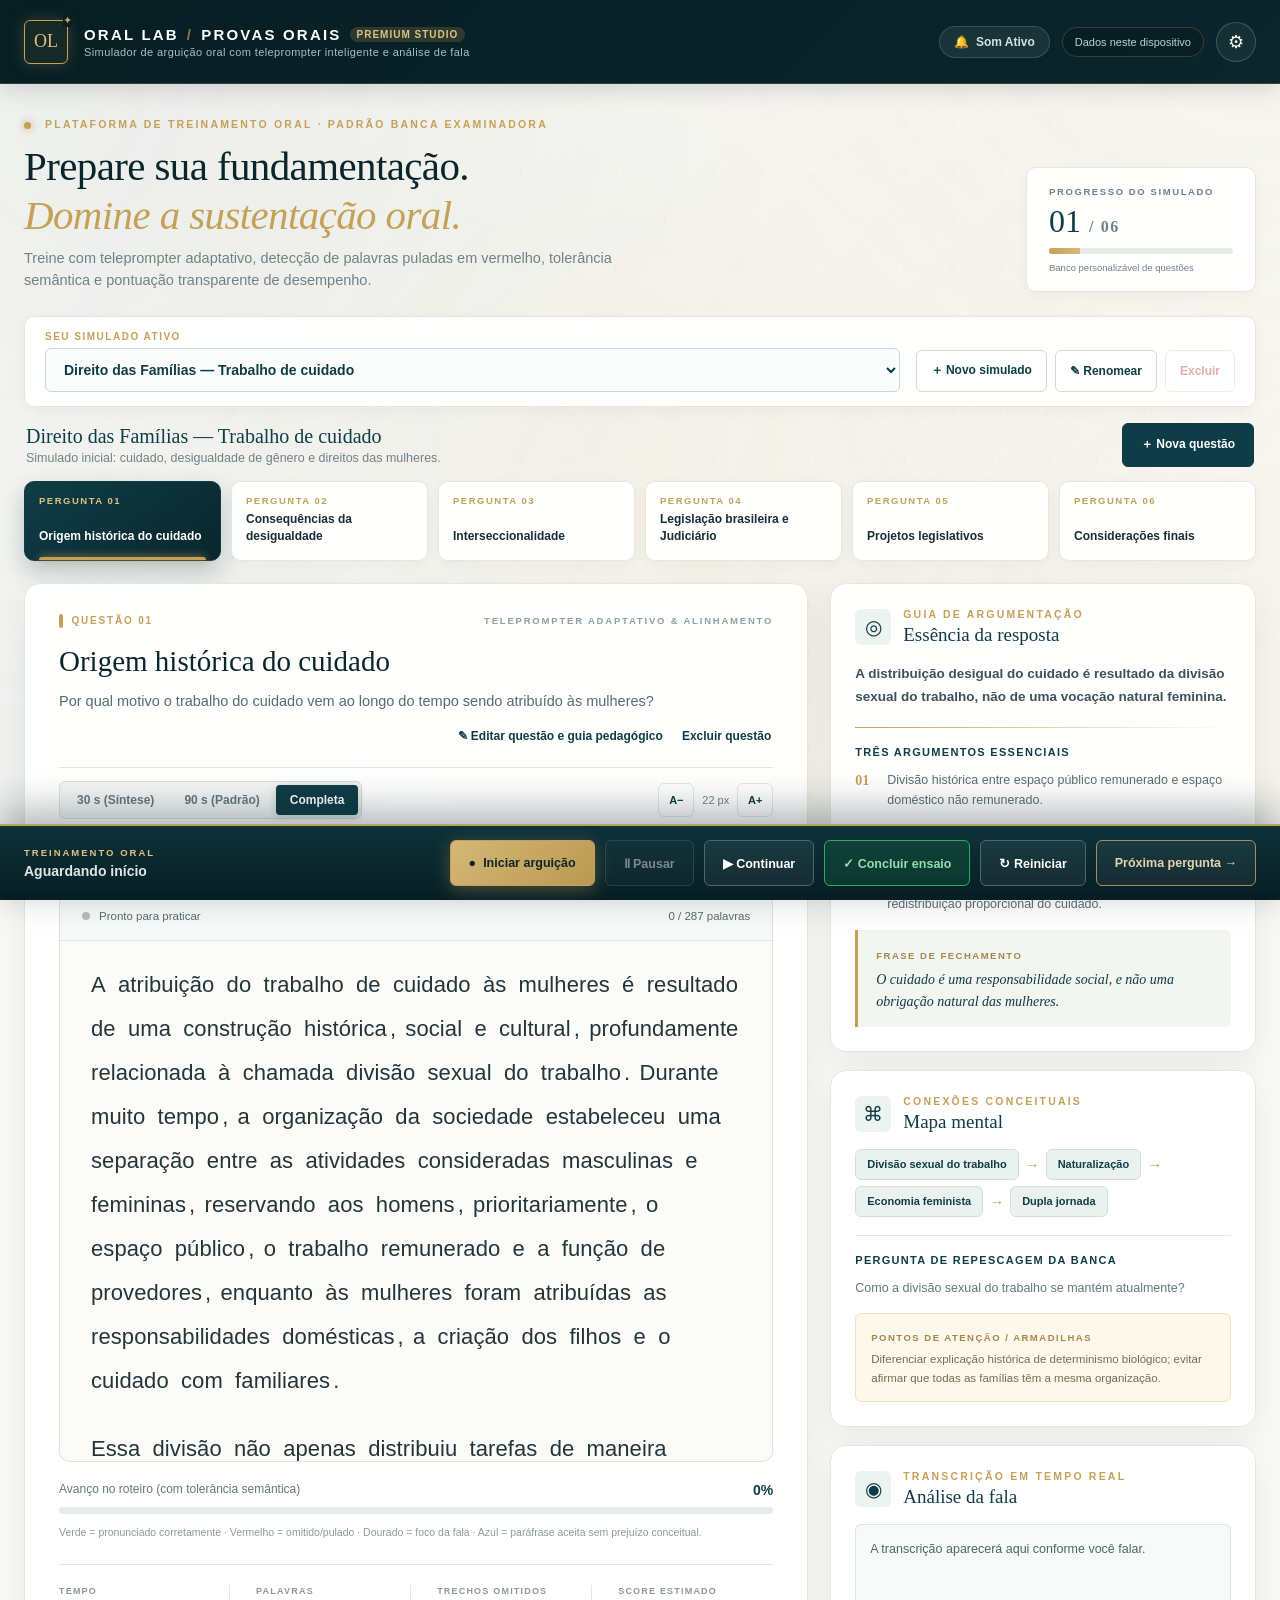
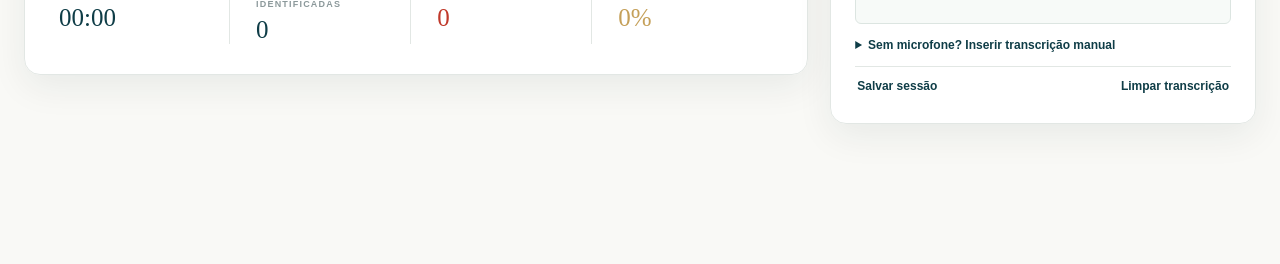
==== commit a41bbc5e: "feat: implement omission detection in red, audio feedback, semantic tolerance, scoring and parallax " ====
--- a/index-publicacao.html
+++ b/index-publicacao.html
@@ -4,77 +4,2384 @@
   <meta charset="UTF-8" />
   <meta name="viewport" content="width=device-width, initial-scale=1, viewport-fit=cover" />
   <meta name="theme-color" content="#103d46" />
-  <meta name="description" content="Plataforma de provas orais e entrevistas: simulados personalizáveis, teleprompter, treino com voz e evolução." />
-  <title>ORAL LAB | Estúdio de Provas Orais</title>
+  <meta name="description" content="Plataforma de alta performance para provas orais e entrevistas: simulados personalizáveis, teleprompter com IA e tolerância semântica, detecção de omissões com feedback sonoro e relatório final." />
+  <title>ORAL LAB | Estúdio Premium de Provas Orais & Entrevistas</title>
 <style>
-:root{--petrol:#103d46;--deep:#092c34;--gold:#b29456;--gold-light:#d5bf88;--cream:#f7f6f1;--beige:#efede5;--ink:#1d3236;--mute:#718186;--border:#e3e4df;--green:#4d997e;--shadow:0 8px 30px rgba(9,44,52,.055)}
-*{box-sizing:border-box}html{scroll-behavior:smooth}body{margin:0;background:var(--cream);font-family:'DM Sans',system-ui,Arial,sans-serif;color:var(--ink);-webkit-font-smoothing:antialiased}button,textarea,input{font:inherit}button{cursor:pointer}button:disabled{cursor:not-allowed;opacity:.45}button:focus-visible,textarea:focus-visible,input:focus-visible,.tele-window:focus-visible{outline:3px solid #ac995e;outline-offset:2px}button{transition:background .17s,border-color .17s,transform .17s}button:active:not(:disabled){transform:scale(.98)}.topbar{background:var(--deep);color:#fff;min-height:92px;display:flex;align-items:center;justify-content:space-between;gap:20px;padding:18px max(24px,calc((100vw - 1376px)/2))}.brand-lockup{display:flex;align-items:center;gap:17px}.brand-symbol{border:1px solid var(--gold);border-radius:1px;color:var(--gold-light);height:44px;width:44px;display:grid;place-items:center;font-family:Georgia,serif;font-size:17px;position:relative}.brand-symbol span{position:absolute;top:-8px;right:-6px;background:var(--deep);font-size:12px}.brand-name{font-size:14px;letter-spacing:2px;font-weight:700}.brand-name .brand-divider{color:var(--gold)}.brand-subtitle{font-size:11px;color:#a9c3c6;margin-top:7px;letter-spacing:.45px}.header-actions{display:flex;align-items:center;gap:13px}.storage-tag{font-size:11px;color:#bcd0d0;border:1px solid #49666d;padding:8px 10px;border-radius:30px;white-space:nowrap}.circle-button{height:38px;width:38px;border-radius:50%;border:1px solid #66818a;background:transparent;color:inherit;font-size:21px;display:grid;place-items:center}.circle-button:hover{border-color:var(--gold)}.app-container{max-width:1392px;margin:0 auto;padding:33px 24px 130px}.page-intro{display:flex;justify-content:space-between;align-items:center;gap:30px;margin:8px 0 28px}.eyebrow,.micro-overline{font-size:10px;letter-spacing:2px;color:var(--gold);font-weight:700}.gold-dot{display:inline-block;width:7px;height:7px;background:var(--gold);border-radius:50%;vertical-align:middle;margin-right:9px}.page-intro h1{font-family:'Libre Baskerville',Georgia,serif;line-height:1.23;letter-spacing:-.9px;font-size:clamp(28px,3vw,42px);font-weight:400;margin:15px 0 12px}.page-intro h1 em{color:#8a8d78;font-weight:400}.page-intro p{color:#758186;font-size:14px;margin:0}.session-overview{border:1px solid var(--border);border-radius:5px;background:white;padding:20px 22px;min-width:200px;box-shadow:var(--shadow)}.session-overview span,.session-overview small{display:block;font-size:10px;letter-spacing:1.6px;color:var(--mute)}.session-overview strong{font:normal 32px Georgia,serif;color:var(--petrol);display:block;margin:7px 0}.session-overview strong small{display:inline;font-size:17px;color:var(--mute)}.thin-track,.progress-track{height:5px;border-radius:8px;background:#e6eae5;overflow:hidden}.thin-track>div,.progress-track>div{height:100%;background:var(--gold);width:0;transition:width .25s}.session-overview>small{letter-spacing:0;margin-top:9px}.module-nav{display:grid;grid-template-columns:repeat(6,minmax(0,1fr));gap:8px;margin-bottom:21px}.module-tab{background:#fff;border:1px solid #e3e4df;text-align:left;padding:14px 12px 16px;min-height:84px;border-radius:5px;position:relative;color:var(--ink)}.module-tab:hover{border-color:var(--gold)}.module-tab.active{background:var(--petrol);color:#fff;border-color:var(--petrol);box-shadow:0 7px 20px #103d4620}.module-tab.active:after{content:'';height:3px;background:var(--gold);position:absolute;bottom:0;left:14px;right:14px}.module-no{display:block;font-size:10px;letter-spacing:1.4px;color:#b09555;font-weight:700;margin-bottom:7px}.module-name{font-size:12px;font-weight:700;line-height:1.4}.workspace-grid{display:grid;grid-template-columns:minmax(0,1.72fr) minmax(300px,.85fr);gap:18px;align-items:start}.tele-card,.insight-card{background:white;border:1px solid var(--border);border-radius:6px;box-shadow:var(--shadow)}.tele-card{padding:30px 32px}.section-kicker{display:flex;align-items:center;gap:9px;font-size:10px;letter-spacing:1.6px;font-weight:700;color:var(--gold)}.gold-bar{height:14px;width:3px;background:var(--gold)}.kicker-right{margin-left:auto;color:#9ba7a7}.tele-card h2{font:normal 28px/1.24 'Libre Baskerville',Georgia,serif;margin:18px 0 12px}.main-question{color:#6f7c81;line-height:1.6;margin:0 0 20px;font-size:14px}.tele-toolbar{border-top:1px solid var(--border);border-bottom:1px solid var(--border);padding:13px 0;display:flex;justify-content:space-between;gap:12px;align-items:center;flex-wrap:wrap}.choice-set{display:flex;align-items:center;border:1px solid #dfe4e1;border-radius:4px;padding:3px;gap:1px;background:#f5f7f5}.choice-set button{font-size:12px;font-weight:700;border:0;background:transparent;color:#77878b;padding:9px 12px;border-radius:3px}.choice-set button.active{color:#fff;background:var(--petrol)}.font-control{display:flex;align-items:center;gap:8px;color:var(--mute);font-size:11px}.font-control button{border:1px solid var(--border);background:#fff;border-radius:3px;min-width:36px;height:34px;color:var(--petrol);font-weight:700}.reading-switch{display:flex;align-items:center;justify-content:space-between;gap:10px;margin:20px 0 15px}.toggle-label{display:flex;align-items:center;gap:8px;font-size:12px;font-weight:700;cursor:pointer}.toggle-label input{accent-color:var(--petrol);height:17px;width:17px}.toggle-label small{display:block;color:#8b989b;font-weight:400;font-size:10px;margin-top:2px}.link-button{color:var(--petrol);background:transparent;border:0;font-size:12px;font-weight:700;padding:8px 1px;text-align:left}.link-button:hover{color:var(--gold)}.tele-window{border:1px solid #e5e9e7;background:#fcfcfa;border-radius:4px;min-height:440px;max-height:560px;overflow:auto;position:relative;scroll-padding:110px}.tele-status-line{height:45px;position:sticky;top:0;z-index:2;background:#f8faf8;border-bottom:1px solid #e5e9e7;padding:0 20px;display:flex;align-items:center;justify-content:space-between;gap:10px;font-size:11px;color:#677b7e}.tele-status-line>div{display:flex;align-items:center;gap:7px}.mic-dot{display:inline-block;width:7px;height:7px;border-radius:50%;background:#b2beb8}.mic-dot.listening{background:#3aaf88;box-shadow:0 0 0 5px #3aaf8822}.mic-dot.paused{background:var(--gold)}.tele-content{padding:18px 24px 35px;color:#28363a;font-size:22px;line-height:1.95;letter-spacing:.05px;font-weight:400;overflow-wrap:anywhere}.tele-content p{margin:0 0 20px}.word{border-radius:3px;transition:background .12s}.word.matched{background:#dcf2e8;color:#286a54}.word.skipped{color:#9ea5a4;text-decoration:underline dotted #bcbfbd}.word.current{background:#ecd8a2;color:#5f4a16;box-shadow:0 0 0 2px #ecd8a2}.keywords-content{padding:38px 30px;line-height:1.8}.memory-center{font:normal 23px/1.5 Georgia,serif;color:var(--petrol);margin-bottom:25px}.keyword-pill{display:inline-block;border:1px solid var(--gold-light);color:var(--petrol);border-radius:30px;background:#faf5e9;padding:9px 14px;margin:0 7px 9px 0;font-size:14px}.memory-flow{font-size:12px;color:var(--mute);margin:20px 0 0}.tele-footer{padding:19px 0 3px}.progress-caption{display:flex;justify-content:space-between;color:#738286;font-size:12px;margin-bottom:9px}.progress-caption strong{color:var(--petrol)}.progress-track{height:6px}.progress-track>div{background:#5d947d}.micro-note{font-size:10px;color:#8e9898;line-height:1.55;margin:10px 0 0}.metrics-grid{display:grid;grid-template-columns:repeat(3,1fr);border-top:1px solid var(--border);margin-top:19px;padding-top:20px}.metrics-grid>div{padding:0 20px;border-right:1px solid var(--border)}.metrics-grid>div:first-child{padding-left:0}.metrics-grid>div:last-child{border:0}.metrics-grid span{display:block;color:#9aa3a4;font-size:9px;letter-spacing:1.2px;font-weight:700;line-height:1.5}.metrics-grid strong{display:block;margin-top:7px;font:normal 25px Georgia,serif;color:var(--petrol)}.insight-column{display:flex;flex-direction:column;gap:16px}.insight-card{padding:23px 24px}.aside-heading{display:flex;align-items:center;gap:11px;margin-bottom:15px}.aside-icon{width:35px;height:35px;display:grid;place-items:center;background:#eef2ef;border-radius:4px;color:#728c85;font-size:21px}.aside-heading h3{font:normal 19px Georgia,serif;margin:5px 0 0;color:var(--petrol)}.idea-text{font-size:13px;line-height:1.8;margin:0;font-weight:600;color:#465d62}.gold-rule{height:1px;background:linear-gradient(to right,var(--gold),transparent);margin:20px 0}.insight-card h4{font-size:11px;letter-spacing:1.2px;text-transform:uppercase;color:var(--petrol);margin:0 0 13px}.argument-list{counter-reset:arg;list-style:none;padding:0;margin:0}.argument-list li{display:flex;align-items:flex-start;gap:10px;font-size:12px;line-height:1.6;color:#697a7e;margin-bottom:13px}.argument-list li::before{counter-increment:arg;content:counter(arg,decimal-leading-zero);display:inline-block;font-family:Georgia,serif;color:#b49558;font-size:14px;min-width:21px}.closing-box{background:#f1f3ed;border-left:3px solid var(--gold);padding:16px 18px;margin-top:17px}.closing-box span,.legal-alert strong{font-size:9px;letter-spacing:1.5px;color:#a4874b;font-weight:700}.closing-box p{font:italic 14px/1.55 Georgia,serif;color:var(--petrol);margin:8px 0 0}.mind-map{display:flex;flex-wrap:wrap;gap:5px;align-items:center}.map-node{background:#eaf0ed;border:1px solid #d5e1dc;border-radius:3px;padding:7px 9px;font-size:10px;color:var(--petrol);font-weight:700;line-height:1.4}.map-connector{color:var(--gold);font-size:15px}.aside-separator{border-top:1px solid var(--border);margin:18px 0}.small-aside{font-size:12px;color:#6f7c81;line-height:1.7;margin:0 0 15px}.legal-alert{background:#fcf7ea;padding:13px 14px;border-radius:3px;border:1px solid #eee0bd}.legal-alert p{font-size:11px;line-height:1.65;color:#766c56;margin:6px 0 0}.transcript-output{min-height:95px;max-height:180px;overflow:auto;background:#f7faf8;padding:13px;color:#5a7770;font-size:12px;line-height:1.65;white-space:pre-wrap;overflow-wrap:anywhere}.transcript-panel summary{font-size:12px;color:var(--petrol);font-weight:700;cursor:pointer;margin-top:13px}.transcript-panel textarea{display:block;width:100%;margin:11px 0;resize:vertical;border:1px solid var(--border);border-radius:3px;padding:10px;font-size:12px}.small-gold-button{padding:9px 12px;background:var(--petrol);color:white;border:0;border-radius:3px;font-size:11px;font-weight:700}.panel-foot{display:flex;justify-content:space-between;border-top:1px solid var(--border);margin-top:12px}.control-dock{position:fixed;bottom:0;left:0;right:0;background:#092e36;color:white;box-shadow:0 -10px 35px #092e3625;z-index:10;border-top:2px solid #a78c52}.dock-inner{max-width:1392px;margin:auto;padding:15px 24px;display:flex;align-items:center;justify-content:space-between;gap:24px}.dock-label span{font-size:9px;letter-spacing:1.8px;color:#b69d60;display:block;margin-bottom:7px}.dock-label strong{font-size:13px;font-weight:500;color:#d7e6e5;white-space:nowrap}.dock-controls{display:flex;gap:9px;align-items:center;flex-wrap:wrap}.dock-action,.primary-action{border-radius:4px;padding:12px 15px;font-weight:700;font-size:12px;min-height:46px}.primary-action{border:1px solid var(--gold);background:#c1a567;color:#102c32;white-space:nowrap}.primary-action span{font-size:12px;margin-right:6px}.dock-action{border:1px solid #56737a;background:transparent;color:white}.dock-action:hover:not(:disabled){border-color:var(--gold)}.next-action{border-color:#ae925b;color:#e5d2ab}.modal-backdrop{position:fixed;inset:0;background:#052329bb;z-index:30;display:grid;place-items:center;padding:20px}.modal-backdrop[hidden]{display:none}.modal-sheet{width:min(780px,100%);max-height:min(90vh,900px);overflow:auto;background:#fff;border-radius:8px;padding:29px 31px;box-shadow:0 24px 90px #0003}.modal-heading{display:flex;justify-content:space-between;align-items:flex-start;gap:16px;margin-bottom:19px}.modal-heading h2{font:normal 27px Georgia,serif;color:var(--petrol);margin:7px 0}.modal-heading p{font-size:12px;line-height:1.5;color:var(--mute);margin:5px 0}.modal-heading .circle-button{color:var(--petrol);border-color:var(--border);flex-shrink:0}.modal-sheet>textarea{width:100%;padding:19px;border:1px solid #d4e0d9;background:#fcfcfa;color:#20383d;line-height:1.8;resize:vertical;min-height:300px;font-size:14px}.edit-helper{font-size:11px;color:var(--mute);line-height:1.6}.modal-actions{display:flex;justify-content:flex-end;gap:10px;flex-wrap:wrap;align-items:center;margin-top:19px}.flex-space{flex:1}.gold-button,.secondary-button{padding:12px 17px;border-radius:3px;font-size:12px;font-weight:700;min-height:43px}.gold-button{background:var(--petrol);color:white;border:1px solid var(--petrol)}.secondary-button{background:#fff;color:var(--petrol);border:1px solid #cbd5d2}.gold-button:hover{background:#155561}.danger-button{background:#fff2f0;color:#9b483c;border:1px solid #ebbbb3;border-radius:3px;padding:11px 14px;font-size:12px;font-weight:700}.settings-sheet{width:min(680px,100%)}.settings-body h3{color:var(--petrol);font-size:13px;margin:24px 0 10px}.settings-body p{font-size:12px;color:#6c7a7b;line-height:1.75}.settings-buttons{display:flex;gap:7px;flex-wrap:wrap}.history-list{max-height:160px;overflow:auto;font-size:12px;color:var(--mute);background:#f7f9f7;padding:11px}.history-row{padding:9px;border-bottom:1px solid var(--border)}.danger-row{display:flex;gap:13px;align-items:center;margin-top:19px;flex-wrap:wrap}.danger-row span{font-size:11px;color:#889393}.source-list{font-size:11px;color:#51666b;line-height:1.6}.source-list .source-row{border-top:1px solid var(--border);padding:7px 0}.source-list a{color:#1b6472;overflow-wrap:anywhere}.permission-sheet{width:min(490px,100%)}.permission-symbol{font-size:30px;color:var(--gold)}.permission-sheet h2{font:normal 27px Georgia,serif}.permission-sheet p{font-size:13px;line-height:1.75;color:var(--mute)}.consent-checkbox{display:flex;align-items:start;gap:11px;padding:15px;background:#f6f8f6;font-size:12px;line-height:1.6}.consent-checkbox input{margin-top:2px;accent-color:var(--petrol)}#toast{position:fixed;bottom:112px;right:24px;background:#163f46;color:#fff;padding:13px 19px;border-left:3px solid var(--gold);border-radius:3px;z-index:45;box-shadow:var(--shadow);font-size:12px;max-width:300px}#toast[hidden]{display:none}#print-root{display:none}
-@media(max-width:990px){.workspace-grid{grid-template-columns:minmax(0,1fr)}.insight-column{display:grid;grid-template-columns:repeat(2,minmax(0,1fr))}.transcript-panel{grid-column:span 2}.module-nav{display:flex;overflow-x:auto;padding-bottom:6px;scroll-snap-type:x mandatory}.module-tab{min-width:164px;scroll-snap-align:start}.session-overview{display:none}}
-@media(max-width:680px){.topbar{min-height:72px;padding:13px 15px}.brand-symbol{width:37px;height:37px;font-size:14px}.brand-lockup{gap:11px}.brand-name{font-size:10px;letter-spacing:1.1px;line-height:1.45}.brand-subtitle{font-size:9px;line-height:1.4;max-width:245px;margin-top:3px}.storage-tag{display:none}.circle-button{height:34px;width:34px}.app-container{padding:21px 12px 155px}.page-intro{margin:3px 3px 18px}.page-intro h1{font-size:29px;margin:12px 0 10px}.page-intro p{font-size:12px;line-height:1.65}.eyebrow{font-size:9px;letter-spacing:1.3px}.module-nav{gap:7px;margin-bottom:13px}.module-tab{min-width:140px;min-height:73px;padding:10px 12px}.module-name{font-size:11px}.workspace-grid{gap:13px}.tele-card{padding:20px 16px}.kicker-right{font-size:8px;letter-spacing:1px}.tele-card h2{font-size:23px}.main-question{font-size:12px;margin-bottom:16px}.tele-toolbar{gap:7px}.choice-set button{padding:9px 8px;font-size:11px}.font-control{gap:5px;font-size:10px}.font-control button{height:31px;min-width:30px}.reading-switch{margin:15px 0 12px}.tele-window{min-height:350px;max-height:470px}.tele-content{padding:15px 18px 32px;line-height:1.87}.tele-status-line{padding:0 13px;font-size:10px}.metrics-grid>div{padding:0 10px}.metrics-grid span{font-size:8px;letter-spacing:.5px}.metrics-grid strong{font-size:21px}.insight-column{display:flex}.insight-card{padding:20px}.control-dock{padding-bottom:env(safe-area-inset-bottom)}.dock-inner{padding:10px 12px;display:block}.dock-label{display:none}.dock-controls{display:grid;grid-template-columns:1.25fr 1fr 1fr;gap:6px}.dock-controls .next-action{grid-column:span 3}.dock-action,.primary-action{padding:10px 7px;min-height:45px;font-size:11px}.modal-backdrop{padding:10px;align-items:end}.modal-sheet{padding:23px 17px;max-height:92vh;border-radius:9px 9px 0 0}.settings-buttons button{flex:1}.modal-actions{gap:6px}.gold-button,.secondary-button{padding:10px 12px}#toast{bottom:135px;right:12px;left:12px;max-width:none}}
-@page{size:A4;margin:17mm 16mm 17mm 16mm}
-@media print{body{margin:0;background:#fff;color:#173840;font-family:Arial,sans-serif}#app-shell,.modal-backdrop,#toast{display:none!important}#print-root{display:block!important}#print-root .print-cover{break-after:page;display:flex;flex-direction:column;justify-content:center;min-height:240mm;background:#103d46!important;color:#fff!important;padding:22mm;-webkit-print-color-adjust:exact;print-color-adjust:exact}#print-root .print-cover .cap{letter-spacing:3px;color:#d5bf88;font-size:12px}#print-root .print-cover h1{font:normal 32pt/1.3 Georgia,serif;color:#fff;margin:32mm 0 10mm}#print-root .print-cover h1 em{color:#d5bf88}#print-root .print-cover p{font:15pt Georgia,serif;color:#e6ecea}#print-root .print-cover footer{margin-top:auto;border-top:1px solid #839a9b;padding-top:8mm;font-size:10pt}#print-root .print-toc{break-after:page}#print-root .print-toc h2{font:26pt Georgia,serif;color:#103d46}#print-root .print-toc li{font-size:13pt;padding:5mm 0;border-bottom:1px solid #ddd}#print-root .print-module{break-before:page}#print-root .print-module h2{font:21pt Georgia,serif;border-bottom:2px solid #b29456;padding-bottom:4mm;color:#103d46}#print-root .print-module h3{color:#103d46;font-size:11pt;margin-top:7mm}#print-root .print-module h4{font-size:9pt;color:#8a7347;text-transform:uppercase;margin:5mm 0 2mm}#print-root .print-module p,#print-root .print-module li{font-size:10pt;line-height:1.6;text-align:justify;orphans:3;widows:3}#print-root .print-module .q{font-style:italic;font-weight:700;text-align:left}#print-root .print-module .schema{border-left:3px solid #b29456;padding-left:5mm;background:#f7f6f1!important;break-inside:avoid}#print-root .print-module .schema p{font-size:9pt;line-height:1.5}#print-root .print-module .memory-card{break-inside:avoid;border:1px solid #d9e2dd;padding:4mm;margin-top:5mm}#print-root .print-module .legal{break-inside:avoid;font-size:9pt;background:#fcf8e9!important;padding:4mm}#print-root .print-sources{break-before:page}#print-root .print-sources h2{font:20pt Georgia,serif}#print-root .print-sources p{font-size:9pt;line-height:1.6;overflow-wrap:anywhere}#print-root .print-header{font-size:8pt;color:#a98a52;text-transform:uppercase;letter-spacing:1pt}#print-root .print-tip{font-size:9pt;line-height:1.55} }
-
-/* Oral Lab — biblioteca e editor de provas orais */
-.library-toolbar{display:flex;gap:14px;align-items:flex-end;justify-content:space-between;background:#fff;border:1px solid var(--border);padding:15px 17px;margin-bottom:12px;border-radius:6px;flex-wrap:wrap}
-.library-picker{min-width:260px;flex:1;display:flex;flex-direction:column;gap:6px}.library-picker label{color:var(--gold);letter-spacing:1.3px;font-size:10px;font-weight:700}.library-picker select{width:100%;background:#f8faf9;border:1px solid #cedbd8;border-radius:4px;padding:12px 10px;font-size:14px;color:var(--petrol);font-weight:700;min-height:46px}
-.library-actions{display:flex;gap:7px;flex-wrap:wrap}.library-btn{border:1px solid #d3dedb;background:#fff;color:var(--petrol);border-radius:4px;padding:11px 12px;font-size:12px;font-weight:700;min-height:44px}.library-btn:hover{border-color:var(--gold)}.library-btn.muted{color:#a06155}
-.questions-bar{display:flex;gap:20px;align-items:center;justify-content:space-between;margin:17px 2px 11px}.questions-bar strong{font:normal 19px Georgia,serif;color:var(--petrol)}.questions-bar p{font-size:12px;color:var(--mute);margin:4px 0 0}.questions-bar .gold-button{white-space:nowrap}
-.module-nav{grid-template-columns:repeat(auto-fit,minmax(160px,1fr))}.question-edit-actions{display:flex;gap:15px;margin:-11px 0 15px;justify-content:flex-end}.warning-link{color:#b06555}.field-label{display:flex;flex-direction:column;gap:7px;font-size:12px;color:var(--petrol);font-weight:700;margin-bottom:14px}.field-label input,.field-label textarea{width:100%;padding:12px 13px;border:1px solid #ccd8d3;border-radius:4px;background:#fcfcfa;font-weight:400;color:var(--ink);font-size:13px;line-height:1.6}.field-label textarea{resize:vertical}.question-sheet{max-height:94vh;max-width:780px}.question-fields{max-height:65vh;overflow-y:auto;padding-right:7px}
-@media(max-width:680px){.library-toolbar{padding:12px}.library-picker{min-width:100%}.library-actions{width:100%;display:grid;grid-template-columns:1fr 1fr 70px}.library-btn{font-size:10px;padding:10px 4px}.questions-bar{gap:10px;align-items:start}.questions-bar strong{font-size:17px}.questions-bar .gold-button{font-size:11px;padding:10px}.module-nav{display:flex}.question-edit-actions{justify-content:flex-start;margin:-8px 0 12px}.question-edit-actions .link-button{font-size:11px}.question-sheet{padding-bottom:env(safe-area-inset-bottom)}.question-fields{max-height:66vh}}
+:root {
+  --petrol: #0f3d47;
+  --petrol-dark: #09262c;
+  --petrol-light: #185a68;
+  --deep: #071e23;
+  --gold: #c5a059;
+  --gold-light: #dfc282;
+  --gold-glow: rgba(197, 160, 89, 0.25);
+  --cream: #f9f9f6;
+  --beige: #f1ede2;
+  --surface: rgba(255, 255, 255, 0.94);
+  --surface-translucent: rgba(255, 255, 255, 0.85);
+  --ink: #192e33;
+  --mute: #6f8287;
+  --border: #e2e7e4;
+  --border-focus: #c5a059;
+  --green: #2a8767;
+  --green-bg: #e2f6ee;
+  --red: #c0392b;
+  --red-bg: #fde8e6;
+  --gold-bg: #fdf3d8;
+  --shadow-sm: 0 4px 14px rgba(9, 38, 44, 0.04);
+  --shadow: 0 12px 36px rgba(9, 38, 44, 0.07);
+  --shadow-lg: 0 24px 60px rgba(7, 30, 35, 0.12);
+  --radius-sm: 6px;
+  --radius-md: 10px;
+  --radius-lg: 16px;
+}
+
+* {
+  box-sizing: border-box;
+}
+
+html {
+  scroll-behavior: smooth;
+}
+
+body {
+  margin: 0;
+  background-color: var(--cream);
+  font-family: 'DM Sans', -apple-system, BlinkMacSystemFont, 'Segoe UI', Roboto, sans-serif;
+  color: var(--ink);
+  -webkit-font-smoothing: antialiased;
+  min-height: 100vh;
+  position: relative;
+  overflow-x: hidden;
+}
+
+/* ========================================================
+   PARALLAX PREMIUM BACKGROUND (Camadas Sutis com Suporte a Reduced Motion)
+   ======================================================== */
+.parallax-viewport {
+  position: fixed;
+  inset: 0;
+  pointer-events: none;
+  z-index: 0;
+  overflow: hidden;
+}
+
+.parallax-layer {
+  position: absolute;
+  inset: -10%;
+  width: 120%;
+  height: 120%;
+  will-change: transform;
+  transition: transform 0.25s cubic-bezier(0.1, 0.9, 0.2, 1);
+}
+
+.parallax-layer-1 {
+  background: 
+    radial-gradient(circle at 15% 20%, rgba(15, 61, 71, 0.05) 0%, transparent 45%),
+    radial-gradient(circle at 85% 75%, rgba(197, 160, 89, 0.06) 0%, transparent 50%),
+    radial-gradient(circle at 50% 50%, rgba(241, 237, 226, 0.6) 0%, transparent 70%);
+}
+
+.parallax-layer-2 {
+  opacity: 0.7;
+  background-image: 
+    radial-gradient(rgba(15, 61, 71, 0.07) 1px, transparent 1px),
+    radial-gradient(rgba(197, 160, 89, 0.05) 1px, transparent 1px);
+  background-size: 48px 48px, 96px 96px;
+  background-position: 0 0, 24px 24px;
+}
+
+.parallax-layer-3 {
+  background: 
+    radial-gradient(ellipse 600px 400px at 90% 10%, rgba(197, 160, 89, 0.04), transparent),
+    radial-gradient(ellipse 500px 350px at 10% 85%, rgba(15, 61, 71, 0.04), transparent);
+}
+
+@media (prefers-reduced-motion: reduce) {
+  .parallax-layer {
+    transform: none !important;
+    transition: none !important;
+  }
+}
+
+/* ========================================================
+   ESTRUTURA E TIPOGRAFIA
+   ======================================================== */
+#app-shell {
+  position: relative;
+  z-index: 1;
+}
+
+button, textarea, input, select {
+  font: inherit;
+}
+
+button {
+  cursor: pointer;
+  transition: all 0.2s cubic-bezier(0.16, 1, 0.3, 1);
+}
+
+button:disabled {
+  cursor: not-allowed;
+  opacity: 0.45;
+}
+
+button:focus-visible, textarea:focus-visible, input:focus-visible, select:focus-visible, .tele-window:focus-visible {
+  outline: 2px solid var(--gold);
+  outline-offset: 3px;
+}
+
+button:active:not(:disabled) {
+  transform: scale(0.97);
+}
+
+/* ========================================================
+   TOPBAR PREMIUM
+   ======================================================== */
+.topbar {
+  background: linear-gradient(135deg, var(--deep) 0%, var(--petrol-dark) 100%);
+  color: #fff;
+  min-height: 84px;
+  display: flex;
+  align-items: center;
+  justify-content: space-between;
+  gap: 20px;
+  padding: 14px max(24px, calc((100vw - 1440px)/2));
+  border-bottom: 1px solid rgba(197, 160, 89, 0.25);
+  box-shadow: 0 4px 24px rgba(0, 0, 0, 0.15);
+  position: sticky;
+  top: 0;
+  z-index: 25;
+  backdrop-filter: blur(12px);
+}
+
+.brand-lockup {
+  display: flex;
+  align-items: center;
+  gap: 16px;
+}
+
+.brand-symbol {
+  border: 1.5px solid var(--gold);
+  border-radius: var(--radius-sm);
+  color: var(--gold-light);
+  height: 44px;
+  width: 44px;
+  display: grid;
+  place-items: center;
+  font-family: Georgia, serif;
+  font-size: 18px;
+  position: relative;
+  background: rgba(197, 160, 89, 0.08);
+  box-shadow: 0 0 15px var(--gold-glow);
+}
+
+.brand-symbol span {
+  position: absolute;
+  top: -7px;
+  right: -5px;
+  background: var(--deep);
+  color: var(--gold);
+  font-size: 11px;
+}
+
+.brand-name {
+  font-size: 15px;
+  letter-spacing: 2.2px;
+  font-weight: 700;
+  display: flex;
+  align-items: center;
+  gap: 8px;
+}
+
+.brand-badge {
+  background: rgba(197, 160, 89, 0.2);
+  color: var(--gold-light);
+  font-size: 10px;
+  padding: 2px 7px;
+  border-radius: 12px;
+  letter-spacing: 1px;
+  font-weight: 600;
+}
+
+.brand-name .brand-divider {
+  color: var(--gold);
+  opacity: 0.7;
+}
+
+.brand-subtitle {
+  font-size: 11px;
+  color: #a3c2c7;
+  margin-top: 3px;
+  letter-spacing: 0.4px;
+}
+
+.header-actions {
+  display: flex;
+  align-items: center;
+  gap: 12px;
+}
+
+.sound-toggle-btn {
+  background: rgba(255, 255, 255, 0.07);
+  border: 1px solid rgba(255, 255, 255, 0.15);
+  color: #d1e2e4;
+  border-radius: 20px;
+  padding: 8px 14px;
+  font-size: 12px;
+  display: flex;
+  align-items: center;
+  gap: 7px;
+  font-weight: 600;
+}
+
+.sound-toggle-btn:hover {
+  background: rgba(255, 255, 255, 0.12);
+  border-color: var(--gold);
+  color: #fff;
+}
+
+.sound-toggle-btn.muted {
+  color: #e28e82;
+  border-color: rgba(192, 57, 43, 0.4);
+}
+
+.storage-tag {
+  font-size: 11px;
+  color: #bad3d6;
+  border: 1px solid rgba(197, 160, 89, 0.25);
+  background: rgba(0, 0, 0, 0.15);
+  padding: 8px 12px;
+  border-radius: 30px;
+  white-space: nowrap;
+}
+
+.circle-button {
+  height: 40px;
+  width: 40px;
+  border-radius: 50%;
+  border: 1px solid rgba(255, 255, 255, 0.18);
+  background: rgba(255, 255, 255, 0.05);
+  color: inherit;
+  font-size: 18px;
+  display: grid;
+  place-items: center;
+  transition: all 0.2s;
+}
+
+.circle-button:hover {
+  border-color: var(--gold);
+  color: var(--gold-light);
+  background: rgba(197, 160, 89, 0.1);
+}
+
+/* ========================================================
+   CONTAINER PRINCIPAL E SEÇÃO INTRO
+   ======================================================== */
+.app-container {
+  max-width: 1440px;
+  margin: 0 auto;
+  padding: 28px 24px 140px;
+}
+
+.page-intro {
+  display: flex;
+  justify-content: space-between;
+  align-items: flex-end;
+  gap: 30px;
+  margin: 6px 0 24px;
+}
+
+.eyebrow, .micro-overline {
+  font-size: 10.5px;
+  letter-spacing: 2.2px;
+  color: var(--gold);
+  font-weight: 700;
+  text-transform: uppercase;
+}
+
+.gold-dot {
+  display: inline-block;
+  width: 7px;
+  height: 7px;
+  background: var(--gold);
+  border-radius: 50%;
+  vertical-align: middle;
+  margin-right: 9px;
+  box-shadow: 0 0 8px var(--gold);
+}
+
+.page-intro h1 {
+  font-family: 'Libre Baskerville', Georgia, serif;
+  line-height: 1.2;
+  letter-spacing: -0.6px;
+  font-size: clamp(28px, 3.2vw, 42px);
+  font-weight: 400;
+  margin: 12px 0 8px;
+  color: var(--petrol-dark);
+}
+
+.page-intro h1 em {
+  color: var(--gold);
+  font-style: italic;
+  font-weight: 400;
+}
+
+.page-intro p {
+  color: var(--mute);
+  font-size: 14.5px;
+  margin: 0;
+  max-width: 650px;
+  line-height: 1.5;
+}
+
+.session-overview {
+  border: 1px solid var(--border);
+  border-radius: var(--radius-md);
+  background: var(--surface);
+  padding: 18px 22px;
+  min-width: 230px;
+  box-shadow: var(--shadow-sm);
+  backdrop-filter: blur(8px);
+}
+
+.session-overview span, .session-overview small {
+  display: block;
+  font-size: 9.5px;
+  letter-spacing: 1.6px;
+  color: var(--mute);
+  font-weight: 700;
+}
+
+.session-overview strong {
+  font: normal 32px Georgia, serif;
+  color: var(--petrol);
+  display: block;
+  margin: 6px 0 8px;
+}
+
+.session-overview strong small {
+  display: inline;
+  font-size: 16px;
+  color: var(--mute);
+}
+
+.thin-track, .progress-track {
+  height: 6px;
+  border-radius: 10px;
+  background: #e5ece9;
+  overflow: hidden;
+}
+
+.thin-track > div, .progress-track > div {
+  height: 100%;
+  background: linear-gradient(90deg, var(--gold) 0%, #d8b877 100%);
+  width: 0;
+  transition: width 0.3s cubic-bezier(0.1, 0.9, 0.2, 1);
+}
+
+.session-overview > small {
+  letter-spacing: 0;
+  margin-top: 8px;
+  font-weight: normal;
+}
+
+/* ========================================================
+   BIBLIOTECA DE SIMULADOS
+   ======================================================== */
+.library-toolbar {
+  display: flex;
+  gap: 16px;
+  align-items: flex-end;
+  justify-content: space-between;
+  background: var(--surface);
+  border: 1px solid var(--border);
+  padding: 14px 20px;
+  margin-bottom: 14px;
+  border-radius: var(--radius-md);
+  box-shadow: var(--shadow-sm);
+  backdrop-filter: blur(8px);
+  flex-wrap: wrap;
+}
+
+.library-picker {
+  min-width: 280px;
+  flex: 1;
+  display: flex;
+  flex-direction: column;
+  gap: 6px;
+}
+
+.library-picker label {
+  color: var(--gold);
+  letter-spacing: 1.5px;
+  font-size: 10px;
+  font-weight: 700;
+}
+
+.library-picker select {
+  width: 100%;
+  background: #fbfdfc;
+  border: 1px solid #cad6d3;
+  border-radius: var(--radius-sm);
+  padding: 11px 14px;
+  font-size: 14px;
+  color: var(--petrol);
+  font-weight: 700;
+  min-height: 44px;
+}
+
+.library-actions {
+  display: flex;
+  gap: 8px;
+  flex-wrap: wrap;
+}
+
+.library-btn {
+  border: 1px solid #cfdad6;
+  background: #fff;
+  color: var(--petrol);
+  border-radius: var(--radius-sm);
+  padding: 10px 14px;
+  font-size: 12px;
+  font-weight: 700;
+  min-height: 42px;
+}
+
+.library-btn:hover {
+  border-color: var(--gold);
+  background: #fafaf7;
+}
+
+.library-btn.muted {
+  color: #ad5041;
+}
+
+.questions-bar {
+  display: flex;
+  gap: 20px;
+  align-items: center;
+  justify-content: space-between;
+  margin: 16px 2px 14px;
+}
+
+.questions-bar strong {
+  font: normal 20px Georgia, serif;
+  color: var(--petrol);
+  display: block;
+}
+
+.questions-bar p {
+  font-size: 12.5px;
+  color: var(--mute);
+  margin: 3px 0 0;
+}
+
+/* ========================================================
+   NAVEGAÇÃO POR QUESTÕES (MODULE NAV)
+   ======================================================== */
+.module-nav {
+  display: grid;
+  grid-template-columns: repeat(auto-fit, minmax(170px, 1fr));
+  gap: 10px;
+  margin-bottom: 22px;
+}
+
+.module-tab {
+  background: var(--surface);
+  border: 1px solid var(--border);
+  text-align: left;
+  padding: 13px 14px 15px;
+  min-height: 80px;
+  border-radius: var(--radius-md);
+  position: relative;
+  color: var(--ink);
+  box-shadow: var(--shadow-sm);
+  backdrop-filter: blur(6px);
+  display: flex;
+  flex-direction: column;
+  justify-content: space-between;
+}
+
+.module-tab:hover {
+  border-color: var(--gold);
+  transform: translateY(-2px);
+  box-shadow: var(--shadow);
+}
+
+.module-tab.active {
+  background: linear-gradient(145deg, var(--petrol) 0%, var(--petrol-dark) 100%);
+  color: #fff;
+  border-color: var(--petrol);
+  box-shadow: 0 10px 25px rgba(15, 61, 71, 0.25);
+}
+
+.module-tab.active:after {
+  content: '';
+  height: 3px;
+  background: var(--gold);
+  position: absolute;
+  bottom: 0;
+  left: 14px;
+  right: 14px;
+  border-radius: 3px 3px 0 0;
+  box-shadow: 0 0 8px var(--gold);
+}
+
+.module-no {
+  display: block;
+  font-size: 9.5px;
+  letter-spacing: 1.5px;
+  color: #bfa15c;
+  font-weight: 700;
+  margin-bottom: 5px;
+}
+
+.module-tab.active .module-no {
+  color: var(--gold-light);
+}
+
+.module-name {
+  font-size: 12px;
+  font-weight: 700;
+  line-height: 1.4;
+}
+
+/* ========================================================
+   GRID DE TRABALHO: TELEPROMPTER CENTRAL + ASIDE
+   ======================================================== */
+.workspace-grid {
+  display: grid;
+  grid-template-columns: minmax(0, 1.75fr) minmax(320px, 0.95fr);
+  gap: 22px;
+  align-items: start;
+}
+
+.tele-card, .insight-card {
+  background: var(--surface);
+  border: 1px solid var(--border);
+  border-radius: var(--radius-lg);
+  box-shadow: var(--shadow);
+  backdrop-filter: blur(10px);
+}
+
+.tele-card {
+  padding: 30px 34px;
+  position: relative;
+}
+
+.section-kicker {
+  display: flex;
+  align-items: center;
+  gap: 9px;
+  font-size: 10px;
+  letter-spacing: 1.8px;
+  font-weight: 700;
+  color: var(--gold);
+}
+
+.gold-bar {
+  height: 14px;
+  width: 3.5px;
+  background: var(--gold);
+  border-radius: 2px;
+}
+
+.kicker-right {
+  margin-left: auto;
+  color: #8da0a3;
+  font-size: 9.5px;
+}
+
+.tele-card h2 {
+  font: normal 29px/1.24 'Libre Baskerville', Georgia, serif;
+  margin: 16px 0 10px;
+  color: var(--petrol-dark);
+}
+
+.main-question {
+  color: #556c72;
+  line-height: 1.6;
+  margin: 0 0 16px;
+  font-size: 14.5px;
+}
+
+.question-edit-actions {
+  display: flex;
+  gap: 15px;
+  margin: -6px 0 18px;
+  justify-content: flex-end;
+}
+
+.warning-link {
+  color: #b05043;
+}
+
+.warning-link:hover {
+  color: #92372b;
+}
+
+/* Barra de Ferramentas do Teleprompter */
+.tele-toolbar {
+  border-top: 1px solid var(--border);
+  border-bottom: 1px solid var(--border);
+  padding: 13px 0;
+  display: flex;
+  justify-content: space-between;
+  gap: 12px;
+  align-items: center;
+  flex-wrap: wrap;
+}
+
+.choice-set {
+  display: flex;
+  align-items: center;
+  border: 1px solid #d9e1dd;
+  border-radius: var(--radius-sm);
+  padding: 3px;
+  gap: 2px;
+  background: #f3f6f4;
+}
+
+.choice-set button {
+  font-size: 12px;
+  font-weight: 700;
+  border: 0;
+  background: transparent;
+  color: #647a7f;
+  padding: 8px 14px;
+  border-radius: 4px;
+}
+
+.choice-set button.active {
+  color: #fff;
+  background: var(--petrol);
+  box-shadow: 0 2px 8px rgba(15, 61, 71, 0.2);
+}
+
+.font-control {
+  display: flex;
+  align-items: center;
+  gap: 8px;
+  color: var(--mute);
+  font-size: 11px;
+}
+
+.font-control button {
+  border: 1px solid var(--border);
+  background: #fff;
+  border-radius: var(--radius-sm);
+  min-width: 36px;
+  height: 34px;
+  color: var(--petrol);
+  font-weight: 700;
+}
+
+.reading-switch {
+  display: flex;
+  align-items: center;
+  justify-content: space-between;
+  gap: 10px;
+  margin: 18px 0 14px;
+}
+
+.toggle-label {
+  display: flex;
+  align-items: center;
+  gap: 8px;
+  font-size: 12.5px;
+  font-weight: 700;
+  cursor: pointer;
+  color: var(--ink);
+}
+
+.toggle-label input {
+  accent-color: var(--petrol);
+  height: 18px;
+  width: 18px;
+}
+
+.toggle-label small {
+  display: block;
+  color: #859599;
+  font-weight: 400;
+  font-size: 10.5px;
+  margin-top: 1px;
+}
+
+.link-button {
+  color: var(--petrol);
+  background: transparent;
+  border: 0;
+  font-size: 12px;
+  font-weight: 700;
+  padding: 6px 2px;
+  text-align: left;
+}
+
+.link-button:hover {
+  color: var(--gold);
+}
+
+/* ========================================================
+   JANELA DO TELEPROMPTER E PALAVRAS (CORES DE ESTADO)
+   ======================================================== */
+.tele-window {
+  border: 1px solid #dbe2df;
+  background: #fbfbf8;
+  border-radius: var(--radius-md);
+  min-height: 440px;
+  max-height: 570px;
+  overflow-y: auto;
+  position: relative;
+  scroll-padding: 110px;
+  box-shadow: inset 0 2px 8px rgba(0, 0, 0, 0.02);
+}
+
+.tele-status-line {
+  height: 48px;
+  position: sticky;
+  top: 0;
+  z-index: 4;
+  background: rgba(246, 249, 247, 0.96);
+  border-bottom: 1px solid #e1e7e4;
+  padding: 0 22px;
+  display: flex;
+  align-items: center;
+  justify-content: space-between;
+  gap: 10px;
+  font-size: 11.5px;
+  color: #556e72;
+  backdrop-filter: blur(8px);
+}
+
+.tele-status-line > div {
+  display: flex;
+  align-items: center;
+  gap: 9px;
+}
+
+.mic-dot {
+  display: inline-block;
+  width: 8px;
+  height: 8px;
+  border-radius: 50%;
+  background: #b2c0ba;
+  transition: all 0.25s;
+}
+
+.mic-dot.listening {
+  background: #27ae60;
+  box-shadow: 0 0 0 5px rgba(39, 174, 96, 0.25);
+  animation: pulseMic 1.8s infinite;
+}
+
+@keyframes pulseMic {
+  0% { box-shadow: 0 0 0 2px rgba(39, 174, 96, 0.3); }
+  50% { box-shadow: 0 0 0 7px rgba(39, 174, 96, 0.15); }
+  100% { box-shadow: 0 0 0 2px rgba(39, 174, 96, 0.3); }
+}
+
+.mic-dot.paused {
+  background: var(--gold);
+  box-shadow: 0 0 0 4px var(--gold-glow);
+}
+
+.mic-dot.error {
+  background: var(--red);
+  box-shadow: 0 0 0 4px rgba(192, 57, 43, 0.25);
+}
+
+.mic-dot.done {
+  background: #2980b9;
+  box-shadow: 0 0 0 4px rgba(41, 128, 185, 0.25);
+}
+
+.tele-content {
+  padding: 22px 28px 40px;
+  color: #24353a;
+  font-size: 22px;
+  line-height: 2;
+  letter-spacing: 0.1px;
+  font-weight: 400;
+  overflow-wrap: anywhere;
+}
+
+.tele-content p {
+  margin: 0 0 24px;
+}
+
+/* ESTADOS DAS PALAVRAS NO TELEPROMPTER */
+.word {
+  border-radius: 3px;
+  padding: 1px 2px;
+  margin: 0 1px;
+  transition: background-color 0.18s, color 0.18s, box-shadow 0.18s;
+}
+
+/* Verde: Reconhecido Corretamente */
+.word.matched {
+  background: #dbf4e9;
+  color: #19694e;
+  font-weight: 500;
+}
+
+/* Vermelho: Omitido / Não Identificado após tolerância */
+.word.skipped {
+  background: var(--red-bg);
+  color: var(--red);
+  font-weight: 600;
+  text-decoration: underline wavy rgba(192, 57, 43, 0.6);
+  text-underline-offset: 3px;
+  animation: alertPop 0.3s ease-out;
+}
+
+@keyframes alertPop {
+  0% { transform: scale(1.06); }
+  100% { transform: scale(1); }
+}
+
+/* Dourado: Palavra Atual / Em Foco da Fala */
+.word.current {
+  background: #faeecb;
+  color: #5f4810;
+  box-shadow: 0 0 0 2px #e6cb81;
+  font-weight: 600;
+}
+
+/* Posição Neutra / Hesitação Recente */
+.word.pending {
+  color: #7b8888;
+  border-bottom: 1.5px dotted #9eb2b0;
+}
+
+/* Trecho aceito por equivalência semântica */
+.word.semantic {
+  background: #e8f0fe;
+  color: #1a56db;
+  border-bottom: 2px solid #5b8def;
+}
+
+.keywords-content {
+  padding: 38px 30px;
+  line-height: 1.8;
+}
+
+.memory-center {
+  font: normal 23px/1.5 Georgia, serif;
+  color: var(--petrol);
+  margin-bottom: 25px;
+}
+
+.keyword-pill {
+  display: inline-block;
+  border: 1px solid var(--gold-light);
+  color: var(--petrol);
+  border-radius: 30px;
+  background: #faf5e9;
+  padding: 9px 15px;
+  margin: 0 8px 10px 0;
+  font-size: 13.5px;
+  font-weight: 600;
+}
+
+.memory-flow {
+  font-size: 12px;
+  color: var(--mute);
+  margin: 20px 0 0;
+}
+
+/* Rodapé de Métricas do Teleprompter */
+.tele-footer {
+  padding: 20px 0 4px;
+}
+
+.progress-caption {
+  display: flex;
+  justify-content: space-between;
+  color: #63777b;
+  font-size: 12px;
+  margin-bottom: 9px;
+  font-weight: 500;
+}
+
+.progress-caption strong {
+  color: var(--petrol);
+  font-size: 14px;
+}
+
+.progress-track {
+  height: 7px;
+}
+
+.progress-track > div {
+  background: linear-gradient(90deg, #2a8767 0%, #46aa86 100%);
+}
+
+.micro-note {
+  font-size: 10.5px;
+  color: #8c9b9b;
+  line-height: 1.55;
+  margin: 10px 0 0;
+}
+
+.metrics-grid {
+  display: grid;
+  grid-template-columns: repeat(4, 1fr);
+  border-top: 1px solid var(--border);
+  margin-top: 20px;
+  padding-top: 20px;
+  gap: 10px;
+}
+
+.metrics-grid > div {
+  padding: 0 16px;
+  border-right: 1px solid var(--border);
+}
+
+.metrics-grid > div:first-child {
+  padding-left: 0;
+}
+
+.metrics-grid > div:last-child {
+  border: 0;
+  padding-right: 0;
+}
+
+.metrics-grid span {
+  display: block;
+  color: #8c999b;
+  font-size: 9px;
+  letter-spacing: 1.2px;
+  font-weight: 700;
+  line-height: 1.4;
+  text-transform: uppercase;
+}
+
+.metrics-grid strong {
+  display: block;
+  margin-top: 6px;
+  font: normal 25px Georgia, serif;
+  color: var(--petrol);
+}
+
+.metrics-grid strong.skipped-stat {
+  color: var(--red);
+}
+
+.metrics-grid strong.score-stat {
+  color: var(--gold);
+}
+
+/* ========================================================
+   COLUNA LATERAL (INSIGHT COLUMN & TRANSCRIÇÃO)
+   ======================================================== */
+.insight-column {
+  display: flex;
+  flex-direction: column;
+  gap: 18px;
+}
+
+.insight-card {
+  padding: 24px;
+}
+
+.aside-heading {
+  display: flex;
+  align-items: center;
+  gap: 12px;
+  margin-bottom: 16px;
+}
+
+.aside-icon {
+  width: 36px;
+  height: 36px;
+  display: grid;
+  place-items: center;
+  background: #edf3f0;
+  border-radius: var(--radius-sm);
+  color: var(--petrol);
+  font-size: 20px;
+}
+
+.aside-heading h3 {
+  font: normal 19px Georgia, serif;
+  margin: 4px 0 0;
+  color: var(--petrol);
+}
+
+.idea-text {
+  font-size: 13.5px;
+  line-height: 1.75;
+  margin: 0;
+  font-weight: 600;
+  color: #3b5358;
+}
+
+.gold-rule {
+  height: 1px;
+  background: linear-gradient(to right, var(--gold), transparent);
+  margin: 18px 0;
+}
+
+.insight-card h4 {
+  font-size: 11px;
+  letter-spacing: 1.3px;
+  text-transform: uppercase;
+  color: var(--petrol);
+  margin: 0 0 12px;
+}
+
+.argument-list {
+  counter-reset: arg;
+  list-style: none;
+  padding: 0;
+  margin: 0;
+}
+
+.argument-list li {
+  display: flex;
+  align-items: flex-start;
+  gap: 10px;
+  font-size: 12.5px;
+  line-height: 1.6;
+  color: #5b6f74;
+  margin-bottom: 12px;
+}
+
+.argument-list li::before {
+  counter-increment: arg;
+  content: counter(arg, decimal-leading-zero);
+  display: inline-block;
+  font-family: Georgia, serif;
+  color: var(--gold);
+  font-size: 14px;
+  font-weight: 700;
+  min-width: 22px;
+}
+
+.closing-box {
+  background: #f3f5f0;
+  border-left: 3px solid var(--gold);
+  padding: 15px 18px;
+  margin-top: 16px;
+  border-radius: 0 var(--radius-sm) var(--radius-sm) 0;
+}
+
+.closing-box span, .legal-alert strong {
+  font-size: 9.5px;
+  letter-spacing: 1.5px;
+  color: #a4874b;
+  font-weight: 700;
+}
+
+.closing-box p {
+  font: italic 14px/1.55 Georgia, serif;
+  color: var(--petrol);
+  margin: 6px 0 0;
+}
+
+.mind-map {
+  display: flex;
+  flex-wrap: wrap;
+  gap: 6px;
+  align-items: center;
+}
+
+.map-node {
+  background: #ebf1ef;
+  border: 1px solid #d2e0dc;
+  border-radius: var(--radius-sm);
+  padding: 7px 11px;
+  font-size: 11px;
+  color: var(--petrol);
+  font-weight: 700;
+  line-height: 1.35;
+}
+
+.map-connector {
+  color: var(--gold);
+  font-size: 15px;
+}
+
+.aside-separator {
+  border-top: 1px solid var(--border);
+  margin: 18px 0;
+}
+
+.small-aside {
+  font-size: 12.5px;
+  color: #63777d;
+  line-height: 1.65;
+  margin: 0 0 14px;
+}
+
+.legal-alert {
+  background: #fdf8eb;
+  padding: 13px 15px;
+  border-radius: var(--radius-sm);
+  border: 1px solid #eee2c3;
+}
+
+.legal-alert p {
+  font-size: 11.5px;
+  line-height: 1.65;
+  color: #786d52;
+  margin: 5px 0 0;
+}
+
+/* Painel de Transcrição */
+.transcript-output {
+  min-height: 100px;
+  max-height: 190px;
+  overflow-y: auto;
+  background: #f7faf8;
+  border: 1px solid #dce5e1;
+  border-radius: var(--radius-sm);
+  padding: 14px;
+  color: #486961;
+  font-size: 12.5px;
+  line-height: 1.7;
+  white-space: pre-wrap;
+  overflow-wrap: anywhere;
+}
+
+.transcript-panel summary {
+  font-size: 12px;
+  color: var(--petrol);
+  font-weight: 700;
+  cursor: pointer;
+  margin-top: 14px;
+}
+
+.transcript-panel textarea {
+  display: block;
+  width: 100%;
+  margin: 10px 0;
+  resize: vertical;
+  border: 1px solid var(--border);
+  border-radius: var(--radius-sm);
+  padding: 10px 12px;
+  font-size: 12.5px;
+}
+
+.small-gold-button {
+  padding: 9px 14px;
+  background: var(--petrol);
+  color: white;
+  border: 0;
+  border-radius: var(--radius-sm);
+  font-size: 11.5px;
+  font-weight: 700;
+}
+
+.panel-foot {
+  display: flex;
+  justify-content: space-between;
+  border-top: 1px solid var(--border);
+  margin-top: 14px;
+  padding-top: 6px;
+}
+
+/* ========================================================
+   MODAL DE RESUMO FINAL & PONTUAÇÃO (SCORE DASHBOARD)
+   ======================================================== */
+.score-modal-sheet {
+  width: min(720px, 100%);
+  background: #fff;
+  border-radius: var(--radius-lg);
+  padding: 34px;
+  box-shadow: var(--shadow-lg);
+}
+
+.score-hero {
+  display: flex;
+  align-items: center;
+  gap: 28px;
+  padding: 24px;
+  background: linear-gradient(135deg, #092c34 0%, #103d46 100%);
+  color: #fff;
+  border-radius: var(--radius-md);
+  margin: 18px 0 24px;
+  border: 1px solid var(--gold);
+}
+
+.score-badge {
+  text-align: center;
+  min-width: 130px;
+}
+
+.score-circle {
+  font-family: Georgia, serif;
+  font-size: 52px;
+  font-weight: 700;
+  color: var(--gold-light);
+  line-height: 1;
+}
+
+.score-circle small {
+  font-size: 22px;
+  color: rgba(255, 255, 255, 0.7);
+}
+
+.score-tag {
+  font-size: 10px;
+  letter-spacing: 1.5px;
+  color: #bcd5d8;
+  margin-top: 6px;
+  font-weight: 700;
+}
+
+.score-hero-details h3 {
+  font: normal 22px Georgia, serif;
+  margin: 0 0 6px;
+  color: #fff;
+}
+
+.score-hero-details p {
+  font-size: 12.5px;
+  color: #c4d7d9;
+  margin: 0;
+  line-height: 1.55;
+}
+
+.score-breakdown-grid {
+  display: grid;
+  grid-template-columns: repeat(2, 1fr);
+  gap: 12px;
+  margin-bottom: 22px;
+}
+
+.score-breakdown-item {
+  background: #f7faf8;
+  border: 1px solid var(--border);
+  padding: 14px 16px;
+  border-radius: var(--radius-sm);
+}
+
+.score-breakdown-item span {
+  font-size: 10px;
+  letter-spacing: 1.2px;
+  color: var(--mute);
+  font-weight: 700;
+  display: block;
+}
+
+.score-breakdown-item strong {
+  font: normal 22px Georgia, serif;
+  color: var(--petrol);
+  display: block;
+  margin-top: 4px;
+}
+
+.score-formula-box {
+  background: #fafaf6;
+  border: 1px solid #e8ede9;
+  border-radius: var(--radius-sm);
+  padding: 12px 16px;
+  font-size: 11px;
+  color: #63777c;
+  line-height: 1.6;
+  margin-bottom: 22px;
+}
+
+.score-omissions-box {
+  background: #fff8f7;
+  border: 1px solid #f2d0ca;
+  border-radius: var(--radius-sm);
+  padding: 14px 16px;
+  margin-bottom: 24px;
+}
+
+.score-omissions-box h4 {
+  margin: 0 0 8px;
+  font-size: 12px;
+  color: var(--red);
+  letter-spacing: 1px;
+}
+
+.omissions-tags {
+  display: flex;
+  flex-wrap: wrap;
+  gap: 6px;
+}
+
+.omission-pill {
+  background: #fce8e6;
+  color: var(--red);
+  border: 1px solid #f5c4be;
+  padding: 4px 9px;
+  border-radius: 4px;
+  font-size: 11px;
+}
+
+/* ========================================================
+   DOCK FIXO INFERIOR DE CONTROLES
+   ======================================================== */
+.control-dock {
+  position: fixed;
+  bottom: 0;
+  left: 0;
+  right: 0;
+  background: linear-gradient(180deg, rgba(9, 46, 54, 0.98) 0%, rgba(7, 30, 35, 1) 100%);
+  color: white;
+  box-shadow: 0 -12px 40px rgba(7, 30, 35, 0.35);
+  z-index: 20;
+  border-top: 2px solid var(--gold);
+  backdrop-filter: blur(14px);
+}
+
+.dock-inner {
+  max-width: 1440px;
+  margin: auto;
+  padding: 14px 24px;
+  display: flex;
+  align-items: center;
+  justify-content: space-between;
+  gap: 24px;
+}
+
+.dock-label span {
+  font-size: 9.5px;
+  letter-spacing: 2px;
+  color: var(--gold-light);
+  display: block;
+  margin-bottom: 4px;
+  font-weight: 700;
+}
+
+.dock-label strong {
+  font-size: 14px;
+  font-weight: 600;
+  color: #dbe8e7;
+  white-space: nowrap;
+}
+
+.dock-controls {
+  display: flex;
+  gap: 10px;
+  align-items: center;
+  flex-wrap: wrap;
+}
+
+.dock-action, .primary-action {
+  border-radius: var(--radius-sm);
+  padding: 12px 18px;
+  font-weight: 700;
+  font-size: 12.5px;
+  min-height: 46px;
+  display: inline-flex;
+  align-items: center;
+  justify-content: center;
+  gap: 7px;
+}
+
+.primary-action {
+  border: 1px solid var(--gold);
+  background: linear-gradient(135deg, #d4b878 0%, #ba984f 100%);
+  color: #0c252a;
+  white-space: nowrap;
+  box-shadow: 0 4px 18px rgba(197, 160, 89, 0.35);
+}
+
+.primary-action:hover:not(:disabled) {
+  background: linear-gradient(135deg, #dfc68b 0%, #c5a359 100%);
+  transform: translateY(-1px);
+}
+
+.dock-action {
+  border: 1px solid #4a686f;
+  background: rgba(255, 255, 255, 0.05);
+  color: white;
+}
+
+.dock-action:hover:not(:disabled) {
+  border-color: var(--gold);
+  background: rgba(197, 160, 89, 0.12);
+  color: var(--gold-light);
+}
+
+.finish-action {
+  border-color: #27ae60;
+  background: rgba(39, 174, 96, 0.15);
+  color: #92e0b2;
+}
+
+.finish-action:hover:not(:disabled) {
+  background: rgba(39, 174, 96, 0.25);
+  border-color: #2ecc71;
+  color: #fff;
+}
+
+.next-action {
+  border-color: #a88d55;
+  color: #e5d4ae;
+}
+
+/* ========================================================
+   MODAIS E SHEETS
+   ======================================================== */
+.modal-backdrop {
+  position: fixed;
+  inset: 0;
+  background: rgba(5, 30, 36, 0.75);
+  z-index: 40;
+  display: grid;
+  place-items: center;
+  padding: 20px;
+  backdrop-filter: blur(6px);
+}
+
+.modal-backdrop[hidden] {
+  display: none;
+}
+
+.modal-sheet {
+  width: min(780px, 100%);
+  max-height: min(90vh, 900px);
+  overflow-y: auto;
+  background: #fff;
+  border-radius: var(--radius-lg);
+  padding: 30px 32px;
+  box-shadow: var(--shadow-lg);
+  border: 1px solid var(--border);
+}
+
+.modal-heading {
+  display: flex;
+  justify-content: space-between;
+  align-items: flex-start;
+  gap: 16px;
+  margin-bottom: 20px;
+}
+
+.modal-heading h2 {
+  font: normal 27px Georgia, serif;
+  color: var(--petrol);
+  margin: 6px 0;
+}
+
+.modal-heading p {
+  font-size: 12px;
+  line-height: 1.5;
+  color: var(--mute);
+  margin: 4px 0;
+}
+
+.modal-heading .circle-button {
+  color: var(--petrol);
+  border-color: var(--border);
+  flex-shrink: 0;
+}
+
+.modal-sheet > textarea {
+  width: 100%;
+  padding: 16px 18px;
+  border: 1px solid #cedbd5;
+  background: #fbfbf8;
+  color: #20383d;
+  line-height: 1.8;
+  resize: vertical;
+  min-height: 280px;
+  font-size: 14px;
+  border-radius: var(--radius-sm);
+}
+
+.edit-helper {
+  font-size: 11px;
+  color: var(--mute);
+  line-height: 1.6;
+}
+
+.modal-actions {
+  display: flex;
+  justify-content: flex-end;
+  gap: 10px;
+  flex-wrap: wrap;
+  align-items: center;
+  margin-top: 20px;
+}
+
+.flex-space {
+  flex: 1;
+}
+
+.gold-button, .secondary-button {
+  padding: 12px 18px;
+  border-radius: var(--radius-sm);
+  font-size: 12px;
+  font-weight: 700;
+  min-height: 44px;
+}
+
+.gold-button {
+  background: var(--petrol);
+  color: white;
+  border: 1px solid var(--petrol);
+}
+
+.gold-button:hover {
+  background: #144e59;
+}
+
+.secondary-button {
+  background: #fff;
+  color: var(--petrol);
+  border: 1px solid #cbd5d2;
+}
+
+.secondary-button:hover {
+  background: #f8faf9;
+  border-color: var(--gold);
+}
+
+.danger-button {
+  background: #fff2f0;
+  color: #9b483c;
+  border: 1px solid #ebbbb3;
+  border-radius: var(--radius-sm);
+  padding: 11px 15px;
+  font-size: 12px;
+  font-weight: 700;
+}
+
+.field-label {
+  display: flex;
+  flex-direction: column;
+  gap: 7px;
+  font-size: 12px;
+  color: var(--petrol);
+  font-weight: 700;
+  margin-bottom: 14px;
+}
+
+.field-label input, .field-label textarea {
+  width: 100%;
+  padding: 11px 13px;
+  border: 1px solid #ccd8d3;
+  border-radius: var(--radius-sm);
+  background: #fcfcfa;
+  font-weight: 400;
+  color: var(--ink);
+  font-size: 13px;
+  line-height: 1.6;
+}
+
+.question-fields {
+  max-height: 65vh;
+  overflow-y: auto;
+  padding-right: 7px;
+}
+
+.settings-sheet {
+  width: min(680px, 100%);
+}
+
+.settings-body h3 {
+  color: var(--petrol);
+  font-size: 13.5px;
+  margin: 22px 0 9px;
+}
+
+.settings-body p {
+  font-size: 12.5px;
+  color: #647577;
+  line-height: 1.75;
+}
+
+.settings-buttons {
+  display: flex;
+  gap: 8px;
+  flex-wrap: wrap;
+}
+
+.history-list {
+  max-height: 160px;
+  overflow-y: auto;
+  font-size: 12px;
+  color: var(--mute);
+  background: #f7f9f7;
+  padding: 12px;
+  border-radius: var(--radius-sm);
+}
+
+.history-row {
+  padding: 8px 0;
+  border-bottom: 1px solid var(--border);
+}
+
+.danger-row {
+  display: flex;
+  gap: 13px;
+  align-items: center;
+  margin-top: 18px;
+  flex-wrap: wrap;
+}
+
+.source-list {
+  font-size: 11.5px;
+  color: #51666b;
+  line-height: 1.6;
+}
+
+.source-list .source-row {
+  border-top: 1px solid var(--border);
+  padding: 8px 0;
+}
+
+.source-list a {
+  color: #1b6472;
+}
+
+.permission-sheet {
+  width: min(490px, 100%);
+}
+
+.permission-symbol {
+  font-size: 32px;
+  color: var(--gold);
+}
+
+.consent-checkbox {
+  display: flex;
+  align-items: start;
+  gap: 12px;
+  padding: 16px;
+  background: #f5f8f6;
+  border-radius: var(--radius-sm);
+  font-size: 12px;
+  line-height: 1.6;
+}
+
+.consent-checkbox input {
+  margin-top: 2px;
+  accent-color: var(--petrol);
+}
+
+/* ========================================================
+   TOAST NOTIFICATION
+   ======================================================== */
+#toast {
+  position: fixed;
+  bottom: 100px;
+  right: 24px;
+  background: #103840;
+  color: #fff;
+  padding: 14px 20px;
+  border-left: 4px solid var(--gold);
+  border-radius: var(--radius-sm);
+  z-index: 50;
+  box-shadow: var(--shadow-lg);
+  font-size: 12.5px;
+  max-width: 320px;
+  animation: slideToast 0.25s ease-out;
+}
+
+@keyframes slideToast {
+  from { transform: translateY(15px); opacity: 0; }
+  to { transform: translateY(0); opacity: 1; }
+}
+
+#toast[hidden] {
+  display: none;
+}
+
+/* ========================================================
+   RESPONSIVIDADE
+   ======================================================== */
+@media (max-width: 1040px) {
+  .workspace-grid {
+    grid-template-columns: minmax(0, 1fr);
+  }
+  .insight-column {
+    display: grid;
+    grid-template-columns: repeat(2, minmax(0, 1fr));
+  }
+  .transcript-panel {
+    grid-column: span 2;
+  }
+  .module-nav {
+    display: flex;
+    overflow-x: auto;
+    padding-bottom: 8px;
+    scroll-snap-type: x mandatory;
+  }
+  .module-tab {
+    min-width: 170px;
+    scroll-snap-align: start;
+  }
+  .session-overview {
+    display: none;
+  }
+}
+
+@media (max-width: 720px) {
+  .topbar {
+    min-height: 70px;
+    padding: 12px 16px;
+  }
+  .brand-symbol {
+    width: 38px;
+    height: 38px;
+    font-size: 15px;
+  }
+  .brand-lockup {
+    gap: 10px;
+  }
+  .brand-name {
+    font-size: 11px;
+    letter-spacing: 1.2px;
+  }
+  .brand-subtitle {
+    display: none;
+  }
+  .storage-tag {
+    display: none;
+  }
+  .app-container {
+    padding: 18px 14px 160px;
+  }
+  .page-intro {
+    margin: 4px 2px 18px;
+  }
+  .page-intro h1 {
+    font-size: 26px;
+  }
+  .tele-card {
+    padding: 20px 18px;
+  }
+  .tele-window {
+    min-height: 340px;
+    max-height: 460px;
+  }
+  .tele-content {
+    padding: 16px 18px 32px;
+    font-size: 19px;
+  }
+  .metrics-grid {
+    grid-template-columns: repeat(2, 1fr);
+    gap: 14px;
+  }
+  .metrics-grid > div {
+    border-right: 0;
+    padding: 0;
+  }
+  .insight-column {
+    display: flex;
+  }
+  .control-dock {
+    padding-bottom: env(safe-area-inset-bottom);
+  }
+  .dock-inner {
+    padding: 10px 14px;
+    display: block;
+  }
+  .dock-label {
+    display: none;
+  }
+  .dock-controls {
+    display: grid;
+    grid-template-columns: 1fr 1fr;
+    gap: 6px;
+  }
+  .dock-controls .primary-action {
+    grid-column: span 2;
+  }
+  .dock-controls .finish-action {
+    grid-column: span 2;
+  }
+  .dock-controls .next-action {
+    grid-column: span 2;
+  }
+  .modal-backdrop {
+    padding: 12px;
+    align-items: end;
+  }
+  .modal-sheet {
+    padding: 24px 18px;
+    max-height: 92vh;
+    border-radius: 16px 16px 0 0;
+  }
+  .score-breakdown-grid {
+    grid-template-columns: 1fr;
+  }
+  #toast {
+    bottom: 150px;
+    right: 14px;
+    left: 14px;
+    max-width: none;
+  }
+}
+
+/* ========================================================
+   ESTILOS DE IMPRESSÃO (A4 PDF)
+   ======================================================== */
+#print-root {
+  display: none;
+}
+
+@page {
+  size: A4;
+  margin: 17mm 16mm;
+}
+
+@media print {
+  body {
+    margin: 0;
+    background: #fff;
+    color: #173840;
+    font-family: Arial, sans-serif;
+  }
+  #app-shell, .modal-backdrop, #toast, .parallax-viewport {
+    display: none !important;
+  }
+  #print-root {
+    display: block !important;
+  }
+  #print-root .print-cover {
+    break-after: page;
+    display: flex;
+    flex-direction: column;
+    justify-content: center;
+    min-height: 240mm;
+    background: #103d46 !important;
+    color: #fff !important;
+    padding: 22mm;
+    -webkit-print-color-adjust: exact;
+    print-color-adjust: exact;
+  }
+  #print-root .print-cover .cap {
+    letter-spacing: 3px;
+    color: #d5bf88;
+    font-size: 12px;
+  }
+  #print-root .print-cover h1 {
+    font: normal 32pt/1.3 Georgia, serif;
+    color: #fff;
+    margin: 32mm 0 10mm;
+  }
+  #print-root .print-cover h1 em {
+    color: #d5bf88;
+  }
+  #print-root .print-cover p {
+    font: 15pt Georgia, serif;
+    color: #e6ecea;
+  }
+  #print-root .print-cover footer {
+    margin-top: auto;
+    border-top: 1px solid #839a9b;
+    padding-top: 8mm;
+    font-size: 10pt;
+  }
+  #print-root .print-toc {
+    break-after: page;
+  }
+  #print-root .print-toc h2 {
+    font: 26pt Georgia, serif;
+    color: #103d46;
+  }
+  #print-root .print-toc li {
+    font-size: 13pt;
+    padding: 5mm 0;
+    border-bottom: 1px solid #ddd;
+  }
+  #print-root .print-module {
+    break-before: page;
+  }
+  #print-root .print-module h2 {
+    font: 21pt Georgia, serif;
+    border-bottom: 2px solid #b29456;
+    padding-bottom: 4mm;
+    color: #103d46;
+  }
+  #print-root .print-module h3 {
+    color: #103d46;
+    font-size: 11pt;
+    margin-top: 7mm;
+  }
+  #print-root .print-module h4 {
+    font-size: 9pt;
+    color: #8a7347;
+    text-transform: uppercase;
+    margin: 5mm 0 2mm;
+  }
+  #print-root .print-module p, #print-root .print-module li {
+    font-size: 10pt;
+    line-height: 1.6;
+    text-align: justify;
+    orphans: 3;
+    widows: 3;
+  }
+  #print-root .print-module .q {
+    font-style: italic;
+    font-weight: 700;
+    text-align: left;
+  }
+  #print-root .print-module .schema {
+    border-left: 3px solid #b29456;
+    padding-left: 5mm;
+    background: #f7f6f1 !important;
+    break-inside: avoid;
+  }
+  #print-root .print-module .schema p {
+    font-size: 9pt;
+    line-height: 1.5;
+  }
+  #print-root .print-module .memory-card {
+    break-inside: avoid;
+    border: 1px solid #d9e2dd;
+    padding: 4mm;
+    margin-top: 5mm;
+  }
+  #print-root .print-module .legal {
+    break-inside: avoid;
+    font-size: 9pt;
+    background: #fcf8e9 !important;
+    padding: 4mm;
+  }
+  #print-root .print-sources {
+    break-before: page;
+  }
+  #print-root .print-sources h2 {
+    font: 20pt Georgia, serif;
+  }
+  #print-root .print-sources p {
+    font-size: 9pt;
+    line-height: 1.6;
+    overflow-wrap: anywhere;
+  }
+  #print-root .print-header {
+    font-size: 8pt;
+    color: #a98a52;
+    text-transform: uppercase;
+    letter-spacing: 1pt;
+  }
+  #print-root .print-tip {
+    font-size: 9pt;
+    line-height: 1.55;
+  }
+}
 
 </style>
 </head>
 <body>
+  <!-- Fundo Parallax Elegante com Camadas de Profundidade -->
+  <div class="parallax-viewport" aria-hidden="true">
+    <div class="parallax-layer parallax-layer-1" id="parallax-layer-1"></div>
+    <div class="parallax-layer parallax-layer-2" id="parallax-layer-2"></div>
+    <div class="parallax-layer parallax-layer-3" id="parallax-layer-3"></div>
+  </div>
+
   <div id="app-shell">
     <header class="topbar">
-      <div class="brand-lockup"><div class="brand-symbol">OL<span>✦</span></div><div><div class="brand-name">ORAL LAB <span class="brand-divider">/</span> PROVAS ORAIS</div><div class="brand-subtitle">Seu espaço de preparação, argumentação e prática oral</div></div></div>
-      <div class="header-actions"><span id="storage-status" class="storage-tag" aria-live="polite">Dados neste dispositivo</span><button id="settings-toggle" class="circle-button" aria-label="Abrir ajustes">⚙</button></div>
+      <div class="brand-lockup">
+        <div class="brand-symbol">OL<span>✦</span></div>
+        <div>
+          <div class="brand-name">
+            ORAL LAB <span class="brand-divider">/</span> PROVAS ORAIS
+            <span class="brand-badge">PREMIUM STUDIO</span>
+          </div>
+          <div class="brand-subtitle">Simulador de arguição oral com teleprompter inteligente e análise de fala</div>
+        </div>
+      </div>
+      <div class="header-actions">
+        <button id="sound-toggle" class="sound-toggle-btn" aria-label="Alternar som de feedback" title="Ativar/desativar som discreto de erro em omissões">
+          <span id="sound-icon">🔔</span> <span id="sound-text">Som Ativo</span>
+        </button>
+        <span id="storage-status" class="storage-tag" aria-live="polite">Dados neste dispositivo</span>
+        <button id="settings-toggle" class="circle-button" aria-label="Abrir configurações de estudo e histórico" title="Ajustes e histórico">⚙</button>
+      </div>
     </header>
+
     <main class="app-container">
-      <div class="page-intro"><div><div class="eyebrow"><span class="gold-dot"></span> PLATAFORMA DE TREINAMENTO · PROVAS ORAIS</div><h1>Prepare sua resposta.<br><em>Treine sua fala.</em></h1><p>Crie simulados, estude e acompanhe sua fala com um teleprompter inteligente.</p></div><div class="session-overview"><span>PROGRESSO DO SIMULADO</span><strong id="overall-counter">01 <small>/ 06</small></strong><div class="thin-track"><div id="overall-fill"></div></div><small>Banco de questões personalizável</small></div></div>
+      <div class="page-intro">
+        <div>
+          <div class="eyebrow"><span class="gold-dot"></span> PLATAFORMA DE TREINAMENTO ORAL · PADRÃO BANCA EXAMINADORA</div>
+          <h1>Prepare sua fundamentação.<br><em>Domine a sustentação oral.</em></h1>
+          <p>Treine com teleprompter adaptativo, detecção de palavras puladas em vermelho, tolerância semântica e pontuação transparente de desempenho.</p>
+        </div>
+        <div class="session-overview">
+          <span>PROGRESSO DO SIMULADO</span>
+          <strong id="overall-counter">01 <small>/ 06</small></strong>
+          <div class="thin-track"><div id="overall-fill"></div></div>
+          <small>Banco personalizável de questões</small>
+        </div>
+      </div>
+
       <section class="library-toolbar" aria-label="Biblioteca de simulados">
-        <div class="library-picker"><label for="collection-select">SEU SIMULADO</label><select id="collection-select" aria-label="Selecionar simulado"></select></div>
-        <div class="library-actions"><button id="new-collection" class="library-btn">＋ Novo simulado</button><button id="rename-collection" class="library-btn">✎ Renomear</button><button id="delete-collection" class="library-btn muted" title="Excluir simulado">Excluir</button></div>
+        <div class="library-picker">
+          <label for="collection-select">SEU SIMULADO ATIVO</label>
+          <select id="collection-select" aria-label="Selecionar simulado"></select>
+        </div>
+        <div class="library-actions">
+          <button id="new-collection" class="library-btn">＋ Novo simulado</button>
+          <button id="rename-collection" class="library-btn">✎ Renomear</button>
+          <button id="delete-collection" class="library-btn muted" title="Excluir simulado">Excluir</button>
+        </div>
       </section>
-      <div class="questions-bar"><div><strong id="collection-heading">Direito das Famílias — Trabalho de cuidado</strong><p id="collection-description">Simulado inicial com seis respostas fundamentadas e editáveis.</p></div><button id="new-question" class="gold-button">＋ Nova questão</button></div>
+
+      <div class="questions-bar">
+        <div>
+          <strong id="collection-heading">Direito das Famílias — Trabalho de cuidado</strong>
+          <p id="collection-description">Simulado inicial com seis respostas fundamentadas e editáveis.</p>
+        </div>
+        <button id="new-question" class="gold-button">＋ Nova questão</button>
+      </div>
+
       <nav class="module-nav" id="module-nav" aria-label="Questões do simulado"></nav>
+
       <div class="workspace-grid">
+        <!-- ÁREA CENTRAL: TELEPROMPTER -->
         <section class="tele-card" aria-labelledby="tele-heading">
-          <div class="section-kicker"><span class="gold-bar"></span><span id="section-label">QUESTÃO 01</span><span class="kicker-right">TELEPROMPTER INTELIGENTE</span></div>
+          <div class="section-kicker">
+            <span class="gold-bar"></span>
+            <span id="section-label">QUESTÃO 01</span>
+            <span class="kicker-right">TELEPROMPTER ADAPTATIVO & ALINHAMENTO</span>
+          </div>
+
           <h2 id="tele-heading"></h2>
-          <p id="main-question" class="main-question"></p><div class="question-edit-actions"><button id="edit-question" class="link-button">✎ Editar questão e guia</button><button id="delete-question" class="link-button warning-link">Excluir questão</button></div>
-          <div class="tele-toolbar"><div class="choice-set" id="mode-picker" role="group" aria-label="Versão da resposta"><button data-mode="short">30 s</button><button data-mode="medium">90 s</button><button data-mode="full">Completa</button></div><div class="font-control"><button id="font-down" aria-label="Diminuir tamanho da letra">A−</button><span id="font-size-label">22 px</span><button id="font-up" aria-label="Aumentar tamanho da letra">A+</button></div></div>
-          <div class="reading-switch"><label class="toggle-label"><input id="memory-toggle" type="checkbox" /> <span>Treino de memória <small>mostrar apenas palavras-chave</small></span></label><button id="edit-button" class="link-button">✎ Editar esta versão</button></div>
-          <div class="tele-window" id="tele-window" tabindex="0" aria-label="Roteiro da resposta"><div class="tele-status-line"><div><span id="mic-dot" class="mic-dot"></span><span id="speech-status">Pronto para praticar</span></div><span id="word-position">0 / 0 palavras</span></div><div id="tele-content" class="tele-content"></div><div id="keywords-content" class="keywords-content" hidden></div></div>
-          <div class="tele-footer"><div class="progress-caption"><span>Avanço estimado no roteiro</span><strong id="progress-label">0%</strong></div><div class="progress-track"><div id="progress-fill"></div></div><p class="micro-note">O destaque reflete alinhamento estimado da transcrição; não mede correção, segurança ou qualidade da argumentação.</p></div>
-          <div class="metrics-grid"><div><span>TEMPO DE TREINO</span><strong id="metric-time">00:00</strong></div><div><span>PALAVRAS IDENTIFICADAS</span><strong id="metric-words">0</strong></div><div><span>TRECHOS NÃO IDENTIFICADOS</span><strong id="metric-skipped">0</strong></div></div>
+          <p id="main-question" class="main-question"></p>
+          
+          <div class="question-edit-actions">
+            <button id="edit-question" class="link-button">✎ Editar questão e guia pedagógico</button>
+            <button id="delete-question" class="link-button warning-link">Excluir questão</button>
+          </div>
+
+          <div class="tele-toolbar">
+            <div class="choice-set" id="mode-picker" role="group" aria-label="Versão da resposta">
+              <button data-mode="short">30 s (Síntese)</button>
+              <button data-mode="medium">90 s (Padrão)</button>
+              <button data-mode="full">Completa</button>
+            </div>
+            <div class="font-control">
+              <button id="font-down" aria-label="Diminuir tamanho da letra">A−</button>
+              <span id="font-size-label">22 px</span>
+              <button id="font-up" aria-label="Aumentar tamanho da letra">A+</button>
+            </div>
+          </div>
+
+          <div class="reading-switch">
+            <label class="toggle-label">
+              <input id="memory-toggle" type="checkbox" />
+              <span>Modo Memorização <small>ocultar texto corrido e exibir tópicos-chave</small></span>
+            </label>
+            <button id="edit-button" class="link-button">✎ Customizar este roteiro</button>
+          </div>
+
+          <!-- Janela do Teleprompter com Scroll e Estados de Palavras -->
+          <div class="tele-window" id="tele-window" tabindex="0" aria-label="Roteiro da resposta">
+            <div class="tele-status-line">
+              <div>
+                <span id="mic-dot" class="mic-dot"></span>
+                <span id="speech-status">Pronto para praticar</span>
+              </div>
+              <span id="word-position">0 / 0 palavras</span>
+            </div>
+            <div id="tele-content" class="tele-content"></div>
+            <div id="keywords-content" class="keywords-content" hidden></div>
+          </div>
+
+          <div class="tele-footer">
+            <div class="progress-caption">
+              <span>Avanço no roteiro (com tolerância semântica)</span>
+              <strong id="progress-label">0%</strong>
+            </div>
+            <div class="progress-track"><div id="progress-fill"></div></div>
+            <p class="micro-note">
+              Verde = pronunciado corretamente · Vermelho = omitido/pulado · Dourado = foco da fala · Azul = paráfrase aceita sem prejuízo conceitual.
+            </p>
+          </div>
+
+          <!-- Métricas de Treino em Tempo Real -->
+          <div class="metrics-grid">
+            <div>
+              <span>TEMPO</span>
+              <strong id="metric-time">00:00</strong>
+            </div>
+            <div>
+              <span>PALAVRAS IDENTIFICADAS</span>
+              <strong id="metric-words">0</strong>
+            </div>
+            <div>
+              <span>TRECHOS OMITIDOS</span>
+              <strong id="metric-skipped" class="skipped-stat">0</strong>
+            </div>
+            <div>
+              <span>SCORE ESTIMADO</span>
+              <strong id="metric-score" class="score-stat">0%</strong>
+            </div>
+          </div>
         </section>
+
+        <!-- COLUNA LATERAL DE APOIO PEDAGÓGICO E TRANSCRIÇÃO -->
         <aside class="insight-column">
-          <section class="insight-card"><div class="aside-heading"><span class="aside-icon">◎</span><div><div class="micro-overline">GUIA DE ARGUMENTAÇÃO</div><h3>Essência da resposta</h3></div></div><p id="idea-text" class="idea-text"></p><div class="gold-rule"></div><h4>Três argumentos essenciais</h4><ol id="argument-list" class="argument-list"></ol><div class="closing-box"><span>FRASE DE FECHAMENTO</span><p id="closing-text"></p></div></section>
-          <section class="insight-card"><div class="aside-heading"><span class="aside-icon">⌘</span><div><div class="micro-overline">CONEXÕES CONCEITUAIS</div><h3>Mapa mental</h3></div></div><div id="mind-map" class="mind-map"></div><div class="aside-separator"></div><h4>Pergunta de repescagem</h4><p id="follow-up" class="small-aside"></p><div class="legal-alert"><strong>PONTOS DE ATENÇÃO</strong><p id="legal-alert"></p></div></section>
-          <section class="insight-card transcript-panel"><div class="aside-heading"><span class="aside-icon">◉</span><div><div class="micro-overline">ANÁLISE DO ENSAIO</div><h3>Transcrição</h3></div></div><div id="transcript" class="transcript-output" aria-live="polite">A transcrição aparecerá aqui conforme você falar.</div><details id="manual-details"><summary>Sem microfone? Usar transcrição manual</summary><textarea id="manual-transcript" rows="4" placeholder="Cole ou escreva o que foi dito para comparar com o roteiro."></textarea><button id="analyze-manual" class="small-gold-button">Analisar texto</button></details><div class="panel-foot"><button id="save-session" class="link-button">Salvar sessão</button><button id="clear-transcript" class="link-button">Limpar transcrição</button></div></section>
+          <section class="insight-card">
+            <div class="aside-heading">
+              <span class="aside-icon">◎</span>
+              <div>
+                <div class="micro-overline">GUIA DE ARGUMENTAÇÃO</div>
+                <h3>Essência da resposta</h3>
+              </div>
+            </div>
+            <p id="idea-text" class="idea-text"></p>
+            <div class="gold-rule"></div>
+            <h4>Três argumentos essenciais</h4>
+            <ol id="argument-list" class="argument-list"></ol>
+            <div class="closing-box">
+              <span>FRASE DE FECHAMENTO</span>
+              <p id="closing-text"></p>
+            </div>
+          </section>
+
+          <section class="insight-card">
+            <div class="aside-heading">
+              <span class="aside-icon">⌘</span>
+              <div>
+                <div class="micro-overline">CONEXÕES CONCEITUAIS</div>
+                <h3>Mapa mental</h3>
+              </div>
+            </div>
+            <div id="mind-map" class="mind-map"></div>
+            <div class="aside-separator"></div>
+            <h4>Pergunta de repescagem da banca</h4>
+            <p id="follow-up" class="small-aside"></p>
+            <div class="legal-alert">
+              <strong>PONTOS DE ATENÇÃO / ARMADILHAS</strong>
+              <p id="legal-alert"></p>
+            </div>
+          </section>
+
+          <section class="insight-card transcript-panel">
+            <div class="aside-heading">
+              <span class="aside-icon">◉</span>
+              <div>
+                <div class="micro-overline">TRANSCRIÇÃO EM TEMPO REAL</div>
+                <h3>Análise da fala</h3>
+              </div>
+            </div>
+            <div id="transcript" class="transcript-output" aria-live="polite">
+              A transcrição do áudio aparecerá aqui conforme você responder à banca...
+            </div>
+            <details id="manual-details">
+              <summary>Sem microfone? Inserir transcrição manual</summary>
+              <textarea id="manual-transcript" rows="4" placeholder="Cole ou digite a resposta falada para testar o alinhamento e a pontuação semântica."></textarea>
+              <button id="analyze-manual" class="small-gold-button">Analisar texto</button>
+            </details>
+            <div class="panel-foot">
+              <button id="save-session" class="link-button">Salvar sessão</button>
+              <button id="clear-transcript" class="link-button">Limpar transcrição</button>
+            </div>
+          </section>
         </aside>
       </div>
     </main>
-    <div class="control-dock" role="group" aria-label="Controles de treinamento"><div class="dock-inner"><div class="dock-label"><span>TREINAMENTO ORAL</span><strong id="dock-status">Aguardando início</strong></div><div class="dock-controls"><button id="start-button" class="primary-action"><span>●</span> Iniciar microfone</button><button id="pause-button" class="dock-action" disabled>Ⅱ Pausar</button><button id="resume-button" class="dock-action" hidden>▶ Continuar</button><button id="restart-button" class="dock-action">↻ Reiniciar</button><button id="next-button" class="dock-action next-action">Próxima pergunta →</button></div></div></div>
+
+    <!-- DOCK FIXO DE COMANDO DE TREINO -->
+    <div class="control-dock" role="group" aria-label="Controles de treinamento oral">
+      <div class="dock-inner">
+        <div class="dock-label">
+          <span>TREINAMENTO ORAL</span>
+          <strong id="dock-status">Aguardando início</strong>
+        </div>
+        <div class="dock-controls">
+          <button id="start-button" class="primary-action"><span>●</span> Iniciar arguição</button>
+          <button id="pause-button" class="dock-action" disabled>Ⅱ Pausar</button>
+          <button id="resume-button" class="dock-action" hidden>▶ Continuar</button>
+          <button id="finish-button" class="dock-action finish-action" title="Concluir treino e gerar relatório de pontuação">✓ Concluir ensaio</button>
+          <button id="restart-button" class="dock-action">↻ Reiniciar</button>
+          <button id="next-button" class="dock-action next-action">Próxima pergunta →</button>
+        </div>
+      </div>
+    </div>
   </div>
-  <div class="modal-backdrop" id="editor-modal" hidden><div class="modal-sheet" role="dialog" aria-modal="true" aria-labelledby="editor-title"><div class="modal-heading"><div><span class="micro-overline">PERSONALIZAÇÃO DO ROTEIRO</span><h2 id="editor-title">Editar resposta</h2><p id="editor-subtitle"></p></div><button id="editor-close" class="circle-button" aria-label="Fechar editor">×</button></div><textarea id="editor-text" rows="14" spellcheck="true" aria-label="Texto editável da resposta"></textarea><p class="edit-helper">As versões de 30 s, 90 s e completa são independentes. Salvar substitui apenas a versão atual.</p><div class="modal-actions"><button id="restore-version" class="secondary-button">Restaurar original</button><span class="flex-space"></span><button id="editor-cancel" class="secondary-button">Cancelar</button><button id="editor-save" class="gold-button">Salvar alterações</button></div></div></div>
-  <div class="modal-backdrop" id="settings-modal" hidden><div class="modal-sheet settings-sheet" role="dialog" aria-modal="true" aria-labelledby="settings-title"><div class="modal-heading"><div><span class="micro-overline">CONTROLE DOS SEUS DADOS</span><h2 id="settings-title">Configurações & arquivos</h2></div><button id="settings-close" class="circle-button" aria-label="Fechar configurações">×</button></div><div class="settings-body"><h3>Privacidade</h3><p>O roteiro e as sessões são salvos apenas no armazenamento deste navegador. O aplicativo não grava áudio. O serviço de reconhecimento de fala do navegador pode processar áudio externamente; consulte as condições do navegador antes de usar.</p><h3>Backup e recuperação</h3><div class="settings-buttons"><button id="export-json" class="secondary-button">Exportar JSON</button><button id="import-json" class="secondary-button">Importar JSON</button><input id="import-file" type="file" accept="application/json,.json" hidden/><button id="export-pdf" class="gold-button">Exportar guia em PDF</button></div><h3>Histórico local</h3><div id="history-list" class="history-list">Nenhuma sessão salva.</div><div class="danger-row"><button id="erase-data" class="danger-button">Apagar dados locais</button><span>Apaga respostas editadas e histórico salvo neste navegador.</span></div><h3>Fontes do simulado inicial</h3><div id="source-list" class="source-list"></div><p class="micro-note">As referências abaixo se aplicam apenas ao simulado inicial de Direito das Famílias. Confira sempre a atualização normativa.</p></div></div></div>
-  <div class="modal-backdrop" id="collection-modal" hidden><div class="modal-sheet" role="dialog" aria-modal="true" aria-labelledby="collection-modal-title"><div class="modal-heading"><div><span class="micro-overline">BIBLIOTECA DE ESTUDOS</span><h2 id="collection-modal-title">Criar simulado</h2></div><button id="collection-close" class="circle-button" aria-label="Fechar">×</button></div><label class="field-label">Nome do simulado<input id="collection-name" type="text" maxlength="120" placeholder="Ex.: Direito Constitucional — prova oral" /></label><label class="field-label">Descrição ou objetivo<input id="collection-desc" type="text" maxlength="300" placeholder="Ex.: Questões de concursos públicos" /></label><div class="modal-actions"><button id="collection-cancel" class="secondary-button">Cancelar</button><button id="collection-save" class="gold-button">Salvar simulado</button></div></div></div>
-  <div class="modal-backdrop" id="question-modal" hidden><div class="modal-sheet question-sheet" role="dialog" aria-modal="true" aria-labelledby="question-modal-title"><div class="modal-heading"><div><span class="micro-overline">EDITOR DE QUESTÕES</span><h2 id="question-modal-title">Nova questão</h2><p>Cadastre o enunciado e os roteiros. Todas as respostas poderão ser revisadas depois.</p></div><button id="question-close" class="circle-button" aria-label="Fechar">×</button></div><div class="question-fields">
-  <label class="field-label">Título curto<input id="q-title" maxlength="120" placeholder="Ex.: Controle de constitucionalidade" /></label>
-  <label class="field-label">Enunciado da questão<textarea id="q-question" rows="3" placeholder="Qual seria a pergunta da banca?"></textarea></label>
-  <label class="field-label">Resposta de 30 segundos<textarea id="q-short" rows="3"></textarea></label>
-  <label class="field-label">Resposta de 90 segundos<textarea id="q-medium" rows="5"></textarea></label>
-  <label class="field-label">Resposta completa<textarea id="q-full" rows="7"></textarea></label>
-  <label class="field-label">Ideia central<input id="q-idea" /></label>
-  <label class="field-label">Três argumentos essenciais (um por linha)<textarea id="q-arguments" rows="3"></textarea></label>
-  <label class="field-label">Palavras-chave do mapa mental (separadas por vírgula)<input id="q-keywords" /></label>
-  <label class="field-label">Frase de fechamento<input id="q-closing" /></label>
-  <label class="field-label">Pergunta de repescagem<input id="q-followup" /></label>
-  <label class="field-label">Pontos de atenção<input id="q-alert" /></label>
-  </div><div class="modal-actions"><button id="question-cancel" class="secondary-button">Cancelar</button><button id="question-save" class="gold-button">Salvar questão</button></div></div></div>
-  <div class="modal-backdrop" id="privacy-modal" hidden><div class="modal-sheet permission-sheet" role="dialog" aria-modal="true" aria-labelledby="permission-title"><span class="permission-symbol">◉</span><h2 id="permission-title">Permissão de microfone</h2><p>Ao iniciar o treinamento, o navegador pedirá autorização para acessar o microfone. O reconhecimento de fala pode enviar áudio ao serviço do fabricante do navegador. Nenhum áudio será gravado ou armazenado por este aplicativo.</p><label class="consent-checkbox"><input type="checkbox" id="voice-consent"/> <span>Compreendo essa condição e desejo ativar o reconhecimento de fala.</span></label><div class="modal-actions"><button id="privacy-cancel" class="secondary-button">Cancelar</button><button id="privacy-accept" class="gold-button" disabled>Continuar</button></div></div></div>
+
+  <!-- MODAL DE RELATÓRIO FINAL & PONTUAÇÃO (SCORE DASHBOARD) -->
+  <div class="modal-backdrop" id="score-modal" hidden>
+    <div class="modal-sheet score-modal-sheet" role="dialog" aria-modal="true" aria-labelledby="score-modal-title">
+      <div class="modal-heading">
+        <div>
+          <span class="micro-overline">RELATÓRIO DE DESEMPENHO</span>
+          <h2 id="score-modal-title">Resultado do Ensaio Oral</h2>
+          <p id="score-modal-subtitle">Avaliação quantitativa e qualitativa da sua resposta.</p>
+        </div>
+        <button id="score-close" class="circle-button" aria-label="Fechar relatório">×</button>
+      </div>
+
+      <div class="score-hero">
+        <div class="score-badge">
+          <div class="score-circle"><span id="final-score-val">0</span><small>%</small></div>
+          <div class="score-tag">PONTUAÇÃO GERAL</div>
+        </div>
+        <div class="score-hero-details">
+          <h3 id="score-rating-title">Desempenho Muito Bom</h3>
+          <p id="score-rating-desc">Sua resposta cobriu a maior parte dos fundamentos esperados com boa precisão conceitual.</p>
+        </div>
+      </div>
+
+      <div class="score-breakdown-grid">
+        <div class="score-breakdown-item">
+          <span>COBERTURA DO ROTEIRO</span>
+          <strong id="modal-coverage-val">0%</strong>
+        </div>
+        <div class="score-breakdown-item">
+          <span>ADERÊNCIA SEMÂNTICA</span>
+          <strong id="modal-semantic-val">0%</strong>
+        </div>
+        <div class="score-breakdown-item">
+          <span>TRECHOS/PALAVRAS OMITIDOS</span>
+          <strong id="modal-skipped-val" style="color:var(--red);">0</strong>
+        </div>
+        <div class="score-breakdown-item">
+          <span>EQUIVALÊNCIAS SEMÂNTICAS ACEITAS</span>
+          <strong id="modal-paraphrases-val" style="color:#1a56db;">0 trechos</strong>
+        </div>
+      </div>
+
+      <div class="score-formula-box">
+        <strong>Fórmula de Pontuação:</strong> Score = (40% Cobertura) + (35% Aderência Semântica) + (15% Retenção sem Omissões) + (Bônus de Paráfrases Aceitas até 10%). Não penaliza hesitações momentâneas nem paráfrases válidas.
+      </div>
+
+      <div class="score-omissions-box" id="omissions-container" hidden>
+        <h4>TRECHOS OMITIDOS DETECTADOS:</h4>
+        <div class="omissions-tags" id="omissions-tags"></div>
+      </div>
+
+      <div class="modal-actions">
+        <button id="repeat-session-btn" class="secondary-button">↻ Repetir este ensaio</button>
+        <span class="flex-space"></span>
+        <button id="save-modal-session-btn" class="gold-button">💾 Salvar sessão no histórico</button>
+      </div>
+    </div>
+  </div>
+
+  <!-- MODAIS AUXILIARES -->
+  <div class="modal-backdrop" id="editor-modal" hidden>
+    <div class="modal-sheet" role="dialog" aria-modal="true" aria-labelledby="editor-title">
+      <div class="modal-heading">
+        <div>
+          <span class="micro-overline">PERSONALIZAÇÃO DO ROTEIRO</span>
+          <h2 id="editor-title">Editar resposta</h2>
+          <p id="editor-subtitle"></p>
+        </div>
+        <button id="editor-close" class="circle-button" aria-label="Fechar editor">×</button>
+      </div>
+      <textarea id="editor-text" rows="14" spellcheck="true" aria-label="Texto editável da resposta"></textarea>
+      <p class="edit-helper">As versões de 30 s, 90 s e completa são independentes. Salvar substitui apenas a versão atual.</p>
+      <div class="modal-actions">
+        <button id="restore-version" class="secondary-button">Restaurar original</button>
+        <span class="flex-space"></span>
+        <button id="editor-cancel" class="secondary-button">Cancelar</button>
+        <button id="editor-save" class="gold-button">Salvar alterações</button>
+      </div>
+    </div>
+  </div>
+
+  <div class="modal-backdrop" id="settings-modal" hidden>
+    <div class="modal-sheet settings-sheet" role="dialog" aria-modal="true" aria-labelledby="settings-title">
+      <div class="modal-heading">
+        <div>
+          <span class="micro-overline">CONTROLE DOS SEUS DADOS</span>
+          <h2 id="settings-title">Configurações & arquivos</h2>
+        </div>
+        <button id="settings-close" class="circle-button" aria-label="Fechar configurações">×</button>
+      </div>
+      <div class="settings-body">
+        <h3>Privacidade & Segurança</h3>
+        <p>O roteiro e as sessões são salvos apenas no armazenamento deste navegador (LocalStorage). O aplicativo não grava nem armazena áudio em servidores externos.</p>
+        
+        <h3>Backup e recuperação</h3>
+        <div class="settings-buttons">
+          <button id="export-json" class="secondary-button">Exportar JSON</button>
+          <button id="import-json" class="secondary-button">Importar JSON</button>
+          <input id="import-file" type="file" accept="application/json,.json" hidden/>
+          <button id="export-pdf" class="gold-button">Exportar guia em PDF</button>
+        </div>
+
+        <h3>Histórico local de sessões</h3>
+        <div id="history-list" class="history-list">Nenhuma sessão salva.</div>
+
+        <div class="danger-row">
+          <button id="erase-data" class="danger-button">Apagar dados locais</button>
+          <span>Apaga respostas editadas e histórico salvo neste navegador.</span>
+        </div>
+
+        <h3>Fontes do simulado inicial</h3>
+        <div id="source-list" class="source-list"></div>
+        <p class="micro-note">As referências abaixo se aplicam apenas ao simulado inicial de Direito das Famílias. Confira sempre a atualização normativa.</p>
+      </div>
+    </div>
+  </div>
+
+  <div class="modal-backdrop" id="collection-modal" hidden>
+    <div class="modal-sheet" role="dialog" aria-modal="true" aria-labelledby="collection-modal-title">
+      <div class="modal-heading">
+        <div>
+          <span class="micro-overline">BIBLIOTECA DE ESTUDOS</span>
+          <h2 id="collection-modal-title">Criar simulado</h2>
+        </div>
+        <button id="collection-close" class="circle-button" aria-label="Fechar">×</button>
+      </div>
+      <label class="field-label">
+        Nome do simulado
+        <input id="collection-name" type="text" maxlength="120" placeholder="Ex.: Direito Constitucional — prova oral" />
+      </label>
+      <label class="field-label">
+        Descrição ou objetivo
+        <input id="collection-desc" type="text" maxlength="300" placeholder="Ex.: Questões de concursos públicos" />
+      </label>
+      <div class="modal-actions">
+        <button id="collection-cancel" class="secondary-button">Cancelar</button>
+        <button id="collection-save" class="gold-button">Salvar simulado</button>
+      </div>
+    </div>
+  </div>
+
+  <div class="modal-backdrop" id="question-modal" hidden>
+    <div class="modal-sheet question-sheet" role="dialog" aria-modal="true" aria-labelledby="question-modal-title">
+      <div class="modal-heading">
+        <div>
+          <span class="micro-overline">EDITOR DE QUESTÕES</span>
+          <h2 id="question-modal-title">Nova questão</h2>
+          <p>Cadastre o enunciado e os roteiros. Todas as respostas poderão ser revisadas depois.</p>
+        </div>
+        <button id="question-close" class="circle-button" aria-label="Fechar">×</button>
+      </div>
+      <div class="question-fields">
+        <label class="field-label">Título curto<input id="q-title" maxlength="120" placeholder="Ex.: Controle de constitucionalidade" /></label>
+        <label class="field-label">Enunciado da questão<textarea id="q-question" rows="3" placeholder="Qual seria a pergunta da banca?"></textarea></label>
+        <label class="field-label">Resposta de 30 segundos<textarea id="q-short" rows="3"></textarea></label>
+        <label class="field-label">Resposta de 90 segundos<textarea id="q-medium" rows="5"></textarea></label>
+        <label class="field-label">Resposta completa<textarea id="q-full" rows="7"></textarea></label>
+        <label class="field-label">Ideia central<input id="q-idea" /></label>
+        <label class="field-label">Três argumentos essenciais (um por linha)<textarea id="q-arguments" rows="3"></textarea></label>
+        <label class="field-label">Palavras-chave do mapa mental (separadas por vírgula)<input id="q-keywords" /></label>
+        <label class="field-label">Frase de fechamento<input id="q-closing" /></label>
+        <label class="field-label">Pergunta de repescagem<input id="q-followup" /></label>
+        <label class="field-label">Pontos de atenção<input id="q-alert" /></label>
+      </div>
+      <div class="modal-actions">
+        <button id="question-cancel" class="secondary-button">Cancelar</button>
+        <button id="question-save" class="gold-button">Salvar questão</button>
+      </div>
+    </div>
+  </div>
+
+  <div class="modal-backdrop" id="privacy-modal" hidden>
+    <div class="modal-sheet permission-sheet" role="dialog" aria-modal="true" aria-labelledby="permission-title">
+      <span class="permission-symbol">◉</span>
+      <h2 id="permission-title">Permissão de microfone</h2>
+      <p>Ao iniciar o treinamento, o navegador solicitará acesso ao microfone. O processamento de voz ocorre localmente ou através da Web Speech API nativa do navegador. Nenhum áudio é gravado pelo aplicativo.</p>
+      <label class="consent-checkbox">
+        <input type="checkbox" id="voice-consent"/>
+        <span>Compreendo essa condição e desejo ativar o reconhecimento de fala.</span>
+      </label>
+      <div class="modal-actions">
+        <button id="privacy-cancel" class="secondary-button">Cancelar</button>
+        <button id="privacy-accept" class="gold-button" disabled>Continuar</button>
+      </div>
+    </div>
+  </div>
+
   <div id="toast" role="status" aria-live="polite" hidden></div>
   <section id="print-root" aria-label="Guia de prova oral para impressão"></section>
 <script>
@@ -259,149 +2566,1430 @@
 A Lei 15.069/2024, que instituiu a Política Nacional de Cuidados, representa um passo significativo, cuja efetividade depende de serviços, financiamento e coordenação entre os poderes públicos. O Direito das Famílias também precisa reconhecer o valor social e econômico da dedicação familiar. Não se trata de mercantilizar afetos, mas de impedir que eles legitimem desigualdades. Cuidar deve ser uma responsabilidade coletiva.`}
 ];
 
-const tokens = text=>(text.match(/[\p{L}\p{N}]+(?:[’'-][\p{L}\p{N}]+)*/gu)||[]);
-const norm=t=>t.toLocaleLowerCase('pt-BR').normalize('NFD').replace(/[\u0300-\u036f]/g,'').replace(/[’]/g,"'").replace(/^pra$/,'para').replace(/^pro$/,'para').replace(/^num$/,'em');
-function tokenized(text){return tokens(text).map(norm)}
-function closeEnough(a,b){if(a===b)return 2;if(Math.min(a.length,b.length)<5||Math.abs(a.length-b.length)>1||a[0]!==b[0])return 0;let i=0,j=0,edits=0;while(i<a.length&&j<b.length){if(a[i]===b[j]){i++;j++;continue;}if(++edits>1)return 0;if(a.length>b.length)i++;else if(b.length>a.length)j++;else {i++;j++;}}return edits+((a.length-i)||(b.length-j))<=1?1:0;}
-/** Alinhamento global monotônico de sequências, com penalidades para saltos, inserções e divergências.
-    O caminho não depende da última palavra isolada; coincidências repetidas não provocam saltos arbitrários. */
-function alignTranscript(reference,spoken){const ref=Array.isArray(reference)?reference:tokenized(reference),said=Array.isArray(spoken)?spoken:tokenized(spoken);
-  const n=ref.length,m=said.length,matched=new Set(),skipped=new Set();
-  if(!n||!m)return {matched,skipped,progress:0,current:0,total:n,words:0};
-  const cols=m+1,score=new Float32Array((n+1)*cols),path=new Uint8Array((n+1)*cols);
-  const at=(i,j)=>i*cols+j;
-  for(let i=1;i<=n;i++){score[at(i,0)]=-1.35*i;path[at(i,0)]=1;}
-  for(let j=1;j<=m;j++){score[at(0,j)]=-1.8*j;path[at(0,j)]=2;}
-  for(let i=1;i<=n;i++){const a=ref[i-1];for(let j=1;j<=m;j++){
-      const sim=closeEnough(a,said[j-1]);let best=score[at(i-1,j-1)]+(sim===2?3:sim===1?1:-2.8),dir=0;
-      const skip=score[at(i-1,j)]-1.35;if(skip>best){best=skip;dir=1;}
-      const extra=score[at(i,j-1)]-1.8;if(extra>best){best=extra;dir=2;}
-      score[at(i,j)]=best;path[at(i,j)]=dir;
-  }}
-  let end=0,bestEnd=-Infinity;for(let k=0;k<=n;k++){const candidate=score[at(k,m)]-0.055*k;if(candidate>bestEnd){bestEnd=candidate;end=k;}}
-  let i=end,j=m,found=0;
-  while(i>0||j>0){const dir=path[at(i,j)];if(i>0&&j>0&&dir===0){if(closeEnough(ref[i-1],said[j-1])){matched.add(i-1);found++;}i--;j--;}else if(i>0&&(dir===1||j===0))i--;else if(j>0)j--;else break;}
-  const max=matched.size?Math.max(...matched):-1;
-  for(let k=0;k<max;k++)if(!matched.has(k))skipped.add(k);
-  return {matched,skipped,progress:max<0?0:Math.round((max+1)/n*100),current:Math.min(n-1,max+1),total:n,words:found};
-}
+// Camada avançada de alinhamento com tolerância temporal, equivalência semântica e pontuação
+
+const tokens = text => (text.match(/[\p{L}\p{N}]+(?:[’'-][\p{L}\p{N}]+)*/gu) || []);
+
+const STOPWORDS = new Set([
+  'a','o','as','os','um','uma','uns','umas','de','do','da','dos','das','em','no','na','nos','nas',
+  'por','para','pelo','pela','pelos','pelas','com','sem','sob','sobre','e','ou','mas','que','se',
+  'ao','aos','aonde','onde','como','quando','porque','porquê','pois','ja','já','muito','mais','menos',
+  'esta','este','estes','estas','esse','essa','esses','essas','aquele','aquela','aqueles','aquelas',
+  'isto','isso','aquilo','meu','minha','seu','sua','dele','dela','deles','delas','nosso','nossa'
+]);
+
+// Mapa de sinônimos e equivalências semânticas jurídicas e conceituais
+const SYNONYM_MAP = new Map([
+  ['cuidado', ['assistencia', 'zelo', 'atencao', 'amparo', 'trabalho domestico', 'reprodutivo', 'trabalho de cuidado']],
+  ['mulheres', ['mulher', 'feminino', 'feminina', 'maes', 'esposas']],
+  ['homens', ['homem', 'masculino', 'maridos', 'pais']],
+  ['divisao', ['separacao', 'distribuicao', 'reparticao', 'partilha']],
+  ['trabalho', ['labor', 'atividade', 'ocupacao', 'servico', 'afazer']],
+  ['remunerado', ['pago', 'assalariado', 'produtivo', 'financeiro']],
+  ['domestico', ['lar', 'casa', 'familiar', 'reprodutivo']],
+  ['estrutural', ['historica', 'sistemica', 'institucional', 'enraizada']],
+  ['invisibilidade', ['invisibilizacao', 'desvalorizacao', 'desconsideracao', 'silenciamento']],
+  ['autonomia', ['independencia', 'emancipacao', 'liberdade']],
+  ['patrimonio', ['bens', 'recursos', 'patrimonial', 'riqueza']],
+  ['dissolucao', ['divorcio', 'separacao', 'termino', 'ruptura']],
+  ['interseccional', ['interseccionalidade', 'multipla', 'sobreposicao']],
+  ['negra', ['pretas', 'negras', 'pardas']],
+  ['renda', ['salario', 'remuneracao', 'ganhos', 'financeiro']],
+  ['desigualdade', ['disparidade', 'assimetria', 'diferenca', 'desequilibrio']],
+  ['essencial', ['fundamental', 'indispensavel', 'primordial', 'vital']],
+  ['reconhecimento', ['valorizacao', 'validacao', 'consideracao', 'compensacao']]
+]);
+
+const norm = t => t.toLocaleLowerCase('pt-BR')
+  .normalize('NFD')
+  .replace(/[\u0300-\u036f]/g, '')
+  .replace(/[’]/g, "'")
+  .replace(/^pra$/, 'para')
+  .replace(/^pro$/, 'para')
+  .replace(/^num$/, 'em')
+  .replace(/^pelo$/, 'por')
+  .replace(/^pela$/, 'por')
+  .replace(/[.,;:!?()]/g, '');
+
+function tokenized(text) {
+  return tokens(text).map(norm).filter(Boolean);
+}
+
+function closeEnough(a, b) {
+  if (!a || !b) return 0;
+  if (a === b) return 2;
+  
+  // Sinônimos diretos
+  const synsA = SYNONYM_MAP.get(a);
+  if (synsA && synsA.includes(b)) return 2;
+  const synsB = SYNONYM_MAP.get(b);
+  if (synsB && synsB.includes(a)) return 2;
+
+  if (Math.min(a.length, b.length) < 4 || Math.abs(a.length - b.length) > 2) return 0;
+  if (a[0] !== b[0] && Math.min(a.length, b.length) < 6) return 0;
+  
+  // Distância de edição leve (Levenshtein limitado a 1 erro)
+  let i = 0, j = 0, edits = 0;
+  while (i < a.length && j < b.length) {
+    if (a[i] === b[j]) { i++; j++; continue; }
+    if (++edits > 1) return 0;
+    if (a.length > b.length) i++;
+    else if (b.length > a.length) j++;
+    else { i++; j++; }
+  }
+  return edits + ((a.length - i) || (b.length - j)) <= 1 ? 1 : 0;
+}
+
+/**
+ * Similaridade Semântica de n-gramas e Jaccard com peso para termos-chave
+ */
+function calculateSemanticOverlap(refTokens, spokenTokens) {
+  if (!refTokens.length || !spokenTokens.length) return 0;
+  const refSet = new Set(refTokens.filter(t => !STOPWORDS.has(t)));
+  const spokenSet = new Set(spokenTokens.filter(t => !STOPWORDS.has(t)));
+  if (!refSet.size) return 0;
+
+  let hits = 0;
+  for (const r of refSet) {
+    for (const s of spokenSet) {
+      if (closeEnough(r, s) >= 1) {
+        hits++;
+        break;
+      }
+    }
+  }
+  return hits / Math.max(refSet.size, 1);
+}
+
+/**
+ * Alinhamento monotônico com detecção de omissões confirmadas e equivalência semântica de frases.
+ *
+ * @param {string|string[]} reference Roteiro esperado
+ * @param {string|string[]} spoken Transcrição falada
+ * @param {Object} options Configurações de tolerância
+ * @returns {Object} Resultado do alinhamento
+ */
+function alignTranscript(reference, spoken, options = {}) {
+  const ref = Array.isArray(reference) ? reference : tokenized(reference);
+  const said = Array.isArray(spoken) ? spoken : tokenized(spoken);
+  const n = ref.length, m = said.length;
+  
+  const matched = new Set();
+  const confirmedSkipped = new Set();
+  const pendingSkipped = new Set();
+  const semanticMatches = []; // blocos aceitos por equivalência semântica
+
+  if (!n || !m) {
+    return {
+      matched,
+      skipped: confirmedSkipped,
+      pendingSkipped,
+      semanticMatches,
+      progress: 0,
+      current: 0,
+      total: n,
+      words: 0,
+      semanticScore: 0,
+      finalScore: 0
+    };
+  }
+
+  // 1. Alinhamento Global Monotônico por Programação Dinâmica (Needleman-Wunsch adaptado)
+  const cols = m + 1;
+  const score = new Float32Array((n + 1) * cols);
+  const path = new Uint8Array((n + 1) * cols);
+  const at = (i, j) => i * cols + j;
+
+  for (let i = 1; i <= n; i++) { score[at(i, 0)] = -1.35 * i; path[at(i, 0)] = 1; }
+  for (let j = 1; j <= m; j++) { score[at(0, j)] = -1.8 * j; path[at(0, j)] = 2; }
+
+  for (let i = 1; i <= n; i++) {
+    const a = ref[i - 1];
+    for (let j = 1; j <= m; j++) {
+      const sim = closeEnough(a, said[j - 1]);
+      let best = score[at(i - 1, j - 1)] + (sim === 2 ? 3.2 : sim === 1 ? 1.4 : -2.8);
+      let dir = 0;
+
+      const skip = score[at(i - 1, j)] - 1.35;
+      if (skip > best) { best = skip; dir = 1; }
+
+      const extra = score[at(i, j - 1)] - 1.8;
+      if (extra > best) { best = extra; dir = 2; }
+
+      score[at(i, j)] = best;
+      path[at(i, j)] = dir;
+    }
+  }
+
+  // Busca do melhor ponto final na referência
+  let end = 0, bestEnd = -Infinity;
+  for (let k = 0; k <= n; k++) {
+    const candidate = score[at(k, m)] - 0.05 * k;
+    if (candidate > bestEnd) {
+      bestEnd = candidate;
+      end = k;
+    }
+  }
+
+  let i = end, j = m, found = 0;
+  while (i > 0 || j > 0) {
+    const dir = path[at(i, j)];
+    if (i > 0 && j > 0 && dir === 0) {
+      if (closeEnough(ref[i - 1], said[j - 1])) {
+        matched.add(i - 1);
+        found++;
+      }
+      i--; j--;
+    } else if (i > 0 && (dir === 1 || j === 0)) {
+      i--;
+    } else if (j > 0) {
+      j--;
+    } else {
+      break;
+    }
+  }
+
+  const maxMatched = matched.size ? Math.max(...matched) : -1;
+
+  // 2. Análise de Omissões com Janela de Tolerância (Debounce/Histerese)
+  // Regra:
+  // Se uma palavra foi ultrapassada no roteiro por mais de TOLERANCE_WINDOW palavras OU
+  // se o usuário já pronunciou um bloco posterior significativo (>= 3 palavras subsequentes),
+  // a palavra ultrapassada é considerada CONFIRMADA como omitida.
+  // Se estiver na zona de hesitação imediata (últimas 3 palavras antes da frente), fica em 'pendingSkipped'.
+  const TOLERANCE_WINDOW = options.toleranceWindow || 3;
+
+  for (let k = 0; k <= maxMatched; k++) {
+    if (!matched.has(k)) {
+      const distanceToFront = maxMatched - k;
+      // Não penalizar stopwords soltas com erro rígido caso estejam no meio de paráfrases
+      if (distanceToFront > TOLERANCE_WINDOW) {
+        confirmedSkipped.add(k);
+      } else {
+        pendingSkipped.add(k);
+      }
+    }
+  }
+
+  // 3. Camada de Equivalência Semântica por Sentenças / Trechos
+  // Se houver um trecho omitido, verifica se a transcrição recente contém os mesmos conceitos-chave
+  // (paráfrase do parágrafo/oração).
+  if (confirmedSkipped.size > 0) {
+    const skippedArr = Array.from(confirmedSkipped).sort((a, b) => a - b);
+    let chunk = [];
+    for (let c = 0; c < skippedArr.length; c++) {
+      chunk.push(skippedArr[c]);
+      if (c === skippedArr.length - 1 || skippedArr[c + 1] !== skippedArr[c] + 1) {
+        if (chunk.length >= 3) {
+          const chunkTokens = chunk.map(idx => ref[idx]);
+          const overlap = calculateSemanticOverlap(chunkTokens, said);
+          if (overlap >= 0.58) {
+            // Trecho semanticamente recuperado por paráfrase!
+            semanticMatches.push({
+              range: [chunk[0], chunk[chunk.length - 1]],
+              overlap: Math.round(overlap * 100)
+            });
+            // Remove do status de omitido rígido
+            chunk.forEach(idx => {
+              confirmedSkipped.delete(idx);
+              matched.add(idx); // reclassificado como aceito
+            });
+          }
+        }
+        chunk = [];
+      }
+    }
+  }
+
+  // 4. Cálculo da Pontuação Final Transparente (0 a 100)
+  // Componentes:
+  // - Cobertura do roteiro (coverage): % de palavras atingidas (peso 45%)
+  // - Aderência Semântica / Precisão (accuracy): palavras corretas sobre conceitos (peso 35%)
+  // - Retenção sem omissões graves (peso 20%)
+  // - Bônus por paráfrases válidas (até 5%)
+  const effectiveMatched = matched.size;
+  const coveragePercent = n > 0 ? (effectiveMatched / n) * 100 : 0;
+  const semanticOverlapTotal = calculateSemanticOverlap(ref, said);
+  const semanticScorePercent = Math.round(semanticOverlapTotal * 100);
+
+  const rawOmissionRate = n > 0 ? (confirmedSkipped.size / n) : 0;
+  const omissionFactor = Math.max(0, 1 - rawOmissionRate * 1.5);
+
+  const semanticBonus = Math.min(5, semanticMatches.length * 2.5);
+
+  let finalScore = Math.round(
+    (coveragePercent * 0.45) +
+    (semanticScorePercent * 0.35) +
+    (omissionFactor * 100 * 0.20) +
+    semanticBonus
+  );
+  finalScore = Math.max(0, Math.min(100, finalScore));
+
+  const progress = maxMatched < 0 ? 0 : Math.round(((maxMatched + 1) / n) * 100);
+
+  return {
+    matched,
+    skipped: confirmedSkipped,
+    pendingSkipped,
+    semanticMatches,
+    progress,
+    current: Math.min(n - 1, maxMatched + 1),
+    total: n,
+    words: matched.size,
+    coverage: Math.round(coveragePercent),
+    semanticScore: semanticScorePercent,
+    finalScore
+  };
+}
+
 
 const $ = id => document.getElementById(id);
-const modes = {short:'30 segundos',medium:'90 segundos',full:'Completa'};
-const storageKey='oral-lab-v2';
-const seedId='familias-cuidado';
-const makeSeed=()=>({id:seedId,name:'Direito das Famílias — Trabalho de cuidado',description:'Simulado inicial: cuidado, desigualdade de gênero e direitos das mulheres.',questions:ORIGINAL_QUESTIONS.map((q,i)=>({...q,id:`seed-${i+1}`}))});
-let store={collections:[makeSeed()],activeCollectionId:seedId,edits:{},history:[],fontSize:22,consent:false};
-let persistent=true;
-try{
- const newer=localStorage.getItem(storageKey);
- if(newer){const parsed=JSON.parse(newer);if(parsed&&Array.isArray(parsed.collections)&&parsed.collections.length)store={...store,...parsed};}
- else {const old=localStorage.getItem('brunella-interview-studio-v1');if(old){const legacy=JSON.parse(old);if(legacy?.edits)for(const [key,v] of Object.entries(legacy.edits)){const match=key.match(/^([0-5]):(short|medium|full)$/);if(match&&typeof v==='string')store.edits[`${seedId}:seed-${Number(match[1])+1}:${match[2]}`]=v;}if(Array.isArray(legacy.history))store.history=legacy.history.map(e=>({...e,collectionId:seedId}));if(Number.isInteger(legacy.fontSize))store.fontSize=legacy.fontSize;if(typeof legacy.consent==='boolean')store.consent=legacy.consent;}}
- localStorage.setItem(storageKey,JSON.stringify(store));
-}catch(e){persistent=false;}
-if(!Array.isArray(store.collections)||!store.collections.length)store.collections=[makeSeed()];
-if(!store.collections.some(x=>x.id===store.activeCollectionId))store.activeCollectionId=store.collections[0].id;
-if(!store.edits||typeof store.edits!=='object')store.edits={};
-const activeCollection=()=>store.collections.find(x=>x.id===store.activeCollectionId)||store.collections[0];
-let MODULES=activeCollection().questions;
-const makeId=()=>`q-${Date.now().toString(36)}-${Math.random().toString(36).slice(2,10)}`;
-let moduleIndex=0,mode='full',memory=false,voice=null,voiceSupported=!!(window.SpeechRecognition||window.webkitSpeechRecognition);
-let listening=false,paused=false,recognitionDesired=false,stopReason='';
-let finalizedSegments=[],currentRecognitionFinal='',currentRecognitionInterim='',manualOverride='';
-let runStart=null,elapsedMs=0,timerHandle=null,highlightResult={matched:new Set(),skipped:new Set(),progress:0,current:0,total:0,words:0};
-let currentWordEls=[];let toastHandle=null;let lastAutoScroll=-1;
-function persist(){try{localStorage.setItem(storageKey,JSON.stringify(store));persistent=true;$('storage-status').textContent='Dados neste dispositivo';return true;}catch(e){persistent=false;$('storage-status').textContent='Armazenamento indisponível';toast('Dados não puderam ser salvos: exporte um backup JSON.');return false;}}
-function toast(msg){const el=$('toast');el.textContent=msg;el.hidden=false;clearTimeout(toastHandle);toastHandle=setTimeout(()=>el.hidden=true,5000);}
-const editionKey=(i,m)=>`${store.activeCollectionId}:${MODULES[i]?.id}:${m}`;
-function currentText(i=moduleIndex,m=mode){const value=store.edits[editionKey(i,m)];return typeof value==='string'?value:(MODULES[i]?.[m]||'');}
-function renderModules(){const nav=$('module-nav');nav.replaceChildren();MODULES.forEach((mod,i)=>{const button=document.createElement('button');button.type='button';button.className='module-tab'+(i===moduleIndex?' active':'');button.setAttribute('aria-current',i===moduleIndex?'step':'false');button.innerHTML=`<span class="module-no">PERGUNTA ${String(i+1).padStart(2,'0')}</span><span class="module-name"></span>`;button.querySelector('.module-name').textContent=mod.title;button.addEventListener('click',()=>selectModule(i));nav.append(button);});$('overall-counter').innerHTML=`${String(MODULES.length?moduleIndex+1:0).padStart(2,'0')} <small>/ ${String(MODULES.length).padStart(2,'0')}</small>`;$('overall-fill').style.width=(MODULES.length?(moduleIndex+1)/MODULES.length*100:0)+'%';}
-function renderContent(){const mod=MODULES[moduleIndex]||{title:'Comece criando uma questão',question:'Este simulado ainda não tem perguntas.',idea:'Adicione uma questão para montar seu próprio roteiro.',arguments:[],closing:'',followup:'',alert:'',keywords:[]};$('section-label').textContent=`QUESTÃO ${String(MODULES.length?moduleIndex+1:0).padStart(2,'0')}`;$('tele-heading').textContent=mod.title;$('main-question').textContent=mod.question;
-  document.querySelectorAll('[data-mode]').forEach(b=>{b.classList.toggle('active',b.dataset.mode===mode);b.setAttribute('aria-pressed',String(b.dataset.mode===mode));});
-  $('idea-text').textContent=mod.idea;$('argument-list').replaceChildren();mod.arguments.forEach(a=>{const li=document.createElement('li');li.textContent=a;$('argument-list').append(li);});$('closing-text').textContent=mod.closing;$('follow-up').textContent=mod.followup;$('legal-alert').textContent=mod.alert;
-  const map=$('mind-map');map.replaceChildren();mod.keywords.forEach((s,i)=>{if(i){const arrow=document.createElement('span');arrow.className='map-connector';arrow.textContent='→';map.append(arrow);}const node=document.createElement('span');node.className='map-node';node.textContent=s;map.append(node);});
-  const keywords=$('keywords-content');keywords.replaceChildren();const big=document.createElement('p');big.className='memory-center';big.textContent=mod.idea;keywords.append(big);mod.keywords.forEach(s=>{const pill=document.createElement('span');pill.className='keyword-pill';pill.textContent=s;keywords.append(pill);});const hint=document.createElement('p');hint.className='memory-flow';hint.textContent='Use os conceitos acima para construir a resposta com suas próprias palavras.';keywords.append(hint);
-  $('font-size-label').textContent=`${store.fontSize} px`;$('tele-content').style.fontSize=`${store.fontSize}px`;
-  $('tele-content').hidden=memory;keywords.hidden=!memory;renderTeleprompter();}
-function renderTeleprompter(){const text=currentText();const out=$('tele-content');out.replaceChildren();currentWordEls=[];
-  const paragraphs=text.split(/\n\s*\n/);let wordIndex=0;
-  for(const para of paragraphs){const p=document.createElement('p');const parts=para.split(/([\p{L}\p{N}]+(?:[’'-][\p{L}\p{N}]+)*)/gu);parts.forEach((part,index)=>{if(index%2===1){const el=document.createElement('span');el.className='word';el.dataset.wordIndex=wordIndex++;el.textContent=part;currentWordEls.push(el);p.appendChild(el);}else p.appendChild(document.createTextNode(part));});out.appendChild(p);}
-  lastAutoScroll=-1;refreshTranscript();}
-function transcriptText(){return manualOverride||[...finalizedSegments,currentRecognitionFinal,currentRecognitionInterim].filter(Boolean).join(' ').trim();}
-function refreshTranscript(){const text=transcriptText();highlightResult=alignTranscript(tokenized(currentText()),tokenized(text));
- const h=highlightResult;$('metric-words').textContent=String(h.words);$('metric-skipped').textContent=String(h.skipped.size);$('word-position').textContent=`${h.words} / ${h.total} palavras`;$('progress-label').textContent=h.progress+'%';$('progress-fill').style.width=h.progress+'%';
- for(let idx=0;idx<currentWordEls.length;idx++){let cl='word';if(h.matched.has(idx))cl+=' matched';else if(h.skipped.has(idx))cl+=' skipped';else if(idx===h.current&&text)cl+=' current';currentWordEls[idx].className=cl;}
- if(text&&h.current!==lastAutoScroll&&h.progress>0){lastAutoScroll=h.current;const target=currentWordEls[h.current];if(target){const rect=target.getBoundingClientRect(),parent=$('tele-window').getBoundingClientRect();if(rect.top<parent.top+65||rect.bottom>parent.bottom-90)target.scrollIntoView({behavior:'smooth',block:'center'});}}
- $('transcript').textContent=text||'A transcrição aparecerá aqui conforme você falar.';}
-function renderClock(){let ms=elapsedMs+(runStart?performance.now()-runStart:0);let t=Math.floor(ms/1000);$('metric-time').textContent=`${String(Math.floor(t/60)).padStart(2,'0')}:${String(t%60).padStart(2,'0')}`;}
-function stopClock(){if(runStart){elapsedMs+=performance.now()-runStart;runStart=null;}clearInterval(timerHandle);renderClock();}
-function startClock(){if(!runStart)runStart=performance.now();clearInterval(timerHandle);timerHandle=setInterval(renderClock,250);renderClock();}
-function status(text,state='idle'){$('speech-status').textContent=text;$('dock-status').textContent=text;$('mic-dot').className='mic-dot '+state;$('start-button').disabled=listening;$('pause-button').disabled=!listening;$('resume-button').hidden=!paused;$('pause-button').hidden=paused;}
-function commitRecognition(){const complete=[currentRecognitionFinal,currentRecognitionInterim].filter(Boolean).join(' ').trim();if(complete)finalizedSegments.push(complete);currentRecognitionFinal='';currentRecognitionInterim='';}
-function newRecognizer(){const Voice=window.SpeechRecognition||window.webkitSpeechRecognition;if(!Voice)return null;const r=new Voice();r.lang='pt-BR';r.continuous=true;r.interimResults=true;r.maxAlternatives=1;
- r.onresult=e=>{let finalized=[],interim=[];for(let k=0;k<e.results.length;k++){const row=e.results[k];const text=row[0]?.transcript||'';(row.isFinal?finalized:interim).push(text);}currentRecognitionFinal=finalized.join(' ').trim();currentRecognitionInterim=interim.join(' ').trim();refreshTranscript();};
- r.onerror=e=>{const fatal=['not-allowed','service-not-allowed','audio-capture','language-not-supported'];if(fatal.includes(e.error)){recognitionDesired=false;listening=false;paused=true;stopClock();status(`Microfone indisponível: ${e.error}`,'paused');$('manual-details').open=true;toast('Reconhecimento não disponível. Use a transcrição manual.');}else if(e.error==='no-speech'){status('Sem fala detectada; tentando novamente','listening');}else{toast(`Reconhecimento de voz: ${e.error}`);}};
- r.onend=()=>{commitRecognition();refreshTranscript();voice=null;if(recognitionDesired&&listening){setTimeout(()=>{if(recognitionDesired&&listening){try{voice=newRecognizer();voice.start();}catch(err){recognitionDesired=false;listening=false;paused=true;stopClock();status('Falha ao reiniciar o reconhecimento','paused');}}},230);}else if(!listening){status(paused?'Treino pausado':'Treino encerrado',paused?'paused':'idle');}};
- return r;}
-function beginVoice(){if(!MODULES.length){toast('Adicione uma questão antes de iniciar o treino.');return;}if(!voiceSupported){$('manual-details').open=true;toast('Este navegador não oferece SpeechRecognition. Use a análise manual.');status('Modo manual disponível');return;}
- manualOverride='';recognitionDesired=true;listening=true;paused=false;status('Ouvindo em português (Brasil)','listening');startClock();try{voice=newRecognizer();voice.start();}catch(e){recognitionDesired=false;listening=false;paused=true;stopClock();status('Microfone não iniciado','paused');$('manual-details').open=true;toast('Não foi possível iniciar o microfone. Verifique HTTPS e permissões.');}}
-function startVoice(){if(!voiceSupported){beginVoice();return;}if(!store.consent){$('privacy-modal').hidden=false;return;}beginVoice();}
-function pauseVoice(){if(!listening)return;recognitionDesired=false;listening=false;paused=true;stopClock();status('Treino pausado','paused');try{voice?.stop();}catch(e){}}
-function resumeVoice(){if(!paused)return;beginVoice();}
-function stopVoice(){recognitionDesired=false;listening=false;paused=false;stopClock();try{voice?.stop();}catch(e){}voice=null;}
-function clearRun(){stopVoice();finalizedSegments=[];currentRecognitionFinal='';currentRecognitionInterim='';manualOverride='';elapsedMs=0;runStart=null;status('Pronto para praticar');$('tele-window').scrollTop=0;renderClock();refreshTranscript();}
-function selectModule(i){if(i===moduleIndex)return;stopVoice();moduleIndex=i;clearRun();renderModules();renderContent();}
-function openEditor(){if(!MODULES.length){toast('Crie uma questão antes de editar respostas.');return;}pauseVoice();$('editor-subtitle').textContent=`Pergunta ${moduleIndex+1} · Versão ${modes[mode]}`;$('editor-text').value=currentText();$('editor-modal').hidden=false;$('editor-text').focus();}
-function closeEditor(){$('editor-modal').hidden=true;}
-function saveEditor(){const text=$('editor-text').value.trim();if(!text){toast('O roteiro não pode ficar vazio.');return;}store.edits[editionKey(moduleIndex,mode)]=text;persist();closeEditor();clearRun();renderTeleprompter();toast('Resposta salva neste dispositivo.');}
-function restoreEditor(){if(!confirm('Restaurar o texto original desta versão?'))return;delete store.edits[editionKey(moduleIndex,mode)];persist();$('editor-text').value=MODULES[moduleIndex]?.[mode]||'';clearRun();renderTeleprompter();toast('Versão original restaurada.');}
-function saveSession(){stopClock();if(!transcriptText()){toast('Não há transcrição para registrar nesta sessão.');return;}const item={date:new Date().toISOString(),collectionId:store.activeCollectionId,questionId:MODULES[moduleIndex]?.id,module:moduleIndex,mode,seconds:Math.round(elapsedMs/1000),words:highlightResult.words,progress:highlightResult.progress,skipped:highlightResult.skipped.size,transcript:transcriptText()};store.history.unshift(item);store.history=store.history.slice(0,30);persist();renderHistory();toast('Sessão registrada no histórico local.');}
-function renderHistory(){const hist=$('history-list');hist.replaceChildren();if(!store.history?.length){hist.textContent='Nenhuma sessão salva.';return;}store.history.forEach(e=>{const row=document.createElement('div');row.className='history-row';row.textContent=`${new Date(e.date).toLocaleString('pt-BR')} · ${(store.collections.find(c=>c.id===e.collectionId)?.name||'Simulado anterior')} · Q${e.module+1} · ${modes[e.mode]||e.mode} · ${e.seconds}s · avanço ${e.progress}%`;hist.append(row);});}
-function downloadFile(name,content,mime){const blob=new Blob([content],{type:mime});const url=URL.createObjectURL(blob);const a=document.createElement('a');a.href=url;a.download=name;document.body.append(a);a.click();a.remove();setTimeout(()=>URL.revokeObjectURL(url),5000);}
-function exportJSON(){downloadFile('oral-lab-backup.json',JSON.stringify({application:'Oral Lab',version:2,exportedAt:new Date().toISOString(),collections:store.collections,activeCollectionId:store.activeCollectionId,edits:store.edits,history:store.history,fontSize:store.fontSize},null,2),'application/json;charset=utf-8');toast('Backup de todos os simulados preparado.');}
-async function importJSON(file){if(!file)return;try{const data=JSON.parse(await file.text());if(!data||data.application!=='Oral Lab'||data.version!==2||!Array.isArray(data.collections)||data.collections.length>100||!data.collections.length)throw Error('Este arquivo não é um backup Oral Lab v2');
-  if(data.collections.some(c=>!c||typeof c.id!=='string'||typeof c.name!=='string'||!Array.isArray(c.questions)||c.questions.length>300||c.questions.some(q=>!q||typeof q.title!=='string'||typeof q.question!=='string'||['short','medium','full'].some(k=>typeof q[k]!=='string'))))throw Error('Questões incompatíveis');
-  if(!confirm('Importar o backup? Esta operação substituirá os simulados locais e suas edições.'))return;
-  store.collections=data.collections;store.activeCollectionId=store.collections.some(c=>c.id===data.activeCollectionId)?data.activeCollectionId:store.collections[0].id;store.edits=data.edits&&typeof data.edits==='object'&&!Array.isArray(data.edits)?data.edits:{};store.history=Array.isArray(data.history)?data.history.slice(0,100):[];store.fontSize=Number.isInteger(data.fontSize)?Math.max(16,Math.min(32,data.fontSize)):store.fontSize;
-  moduleIndex=0;MODULES=activeCollection().questions;persist();clearRun();renderLibrary();renderModules();renderContent();renderHistory();toast('Simulados importados com sucesso.');}catch(e){toast(`Não foi possível importar: ${e.message}`);}}
-function renderLibrary(){const sel=$('collection-select');sel.replaceChildren();store.collections.forEach(c=>{const o=document.createElement('option');o.value=c.id;o.textContent=c.name;sel.append(o);});sel.value=store.activeCollectionId;const c=activeCollection();$('collection-heading').textContent=c.name;$('collection-description').textContent=c.description||'Simulado personalizável';$('delete-collection').disabled=store.collections.length<=1;}
-function selectCollection(id){if(!store.collections.some(c=>c.id===id))return;stopVoice();store.activeCollectionId=id;MODULES=activeCollection().questions;moduleIndex=0;mode='full';persist();clearRun();renderLibrary();renderModules();renderContent();renderSources();}
-let editingCollection=false;
-function openCollectionEditor(edit=false){editingCollection=edit;const c=activeCollection();$('collection-modal-title').textContent=edit?'Editar simulado':'Criar simulado';$('collection-name').value=edit?c.name:'';$('collection-desc').value=edit?c.description||'':'';$('collection-modal').hidden=false;$('collection-name').focus();}
-function saveCollection(){const name=$('collection-name').value.trim();if(!name){toast('Informe um nome para o simulado.');return;}const description=$('collection-desc').value.trim();if(editingCollection){activeCollection().name=name;activeCollection().description=description;persist();renderLibrary();}else{const id=makeId();store.collections.push({id,name,description,questions:[]});selectCollection(id);} $('collection-modal').hidden=true;toast(editingCollection?'Simulado renomeado.':'Novo simulado criado. Adicione questões para começar.');}
-function deleteCollection(){if(store.collections.length<=1)return;if(!confirm(`Excluir o simulado “${activeCollection().name}” e suas questões? Faça um backup JSON antes, se precisar.`))return;const id=store.activeCollectionId;store.collections=store.collections.filter(c=>c.id!==id);for(const k of Object.keys(store.edits))if(k.startsWith(id+':'))delete store.edits[k];selectCollection(store.collections[0].id);toast('Simulado excluído do dispositivo.');}
-let editingQuestion=false;
-const qFields=['title','question','short','medium','full','idea','arguments','keywords','closing','followup','alert'];
-function openQuestionEditor(edit=false){editingQuestion=edit;const q=edit?MODULES[moduleIndex]:null;if(edit&&!q)return;$('question-modal-title').textContent=edit?'Editar questão e guia':'Nova questão';for(const name of qFields){let v='';if(q){v=['short','medium','full'].includes(name)?currentText(moduleIndex,name):name==='arguments'?(q.arguments||[]).join('\n'):name==='keywords'?(q.keywords||[]).join(', '):q[name]||'';}$('q-'+name).value=v;} $('question-modal').hidden=false;$('q-title').focus();}
-function saveQuestion(){const title=$('q-title').value.trim(),question=$('q-question').value.trim();if(!title||!question){toast('Informe o título e o enunciado da questão.');return;}const q={id:editingQuestion?MODULES[moduleIndex].id:makeId(),title,question};for(const name of ['short','medium','full','idea','closing','followup','alert'])q[name]=$('q-'+name).value.trim();q.arguments=$('q-arguments').value.split(/\n/).map(s=>s.trim()).filter(Boolean);q.keywords=$('q-keywords').value.split(',').map(s=>s.trim()).filter(Boolean);if(!q.full||!q.short||!q.medium){toast('Preencha as três versões de resposta para ativar o teleprompter.');return;}
- if(editingQuestion){const old=MODULES[moduleIndex];const index=moduleIndex;MODULES[index]=q;for(const m of ['short','medium','full'])delete store.edits[editionKey(index,m)];}else{MODULES.push(q);moduleIndex=MODULES.length-1;}
- $('question-modal').hidden=true;persist();clearRun();renderModules();renderContent();toast(editingQuestion?'Questão atualizada.':'Questão adicionada.');}
-function deleteQuestion(){if(!MODULES.length)return;if(!confirm(`Excluir a questão “${MODULES[moduleIndex].title}”?`))return;const q=MODULES[moduleIndex];for(const m of ['short','medium','full'])delete store.edits[editionKey(moduleIndex,m)];MODULES.splice(moduleIndex,1);moduleIndex=Math.min(moduleIndex,Math.max(0,MODULES.length-1));persist();clearRun();renderModules();renderContent();toast('Questão excluída.');}
-function printParagraphs(target,text){String(text).split(/\n\s*\n/).forEach(line=>{const p=document.createElement('p');p.textContent=line;target.append(p);});}
-function addPrintSection(parent,title,text){const h=document.createElement('h3');h.textContent=title;parent.append(h);printParagraphs(parent,text);}
-function buildPrint(){const root=$('print-root');root.replaceChildren();const cover=document.createElement('div');cover.className='print-cover';const cap=document.createElement('div');cap.className='cap';cap.textContent='ORAL LAB · GUIA DE PROVA ORAL';cover.append(cap);const h=document.createElement('h1');h.innerHTML='PROVAS<br><em>ORAIS</em>';cover.append(h);const desc=document.createElement('p');desc.textContent=activeCollection().name;cover.append(desc);const foot=document.createElement('footer');foot.textContent=`${MODULES.length} questões · Respostas completas e resumidas · Mapas mentais · Cartões de memorização`;cover.append(foot);root.append(cover);
- const toc=document.createElement('section');toc.className='print-toc';toc.innerHTML='<div class="print-header">Guia de preparação e memorização</div><h2>Sumário</h2>';const list=document.createElement('ol');MODULES.forEach(mod=>{const li=document.createElement('li');li.textContent=mod.title;list.append(li);});toc.append(list);const tip=document.createElement('p');tip.className='print-tip';tip.textContent='Roteiro: leia o mapa mental, apresente a resposta curta sem consulta, treine a versão de 90 segundos e refine a completa. O alinhamento por fala é estimativo; revise criticamente o conteúdo e as fontes.';toc.append(tip);root.append(toc);
- MODULES.forEach((mod,i)=>{const section=document.createElement('section');section.className='print-module';const hd=document.createElement('div');hd.className='print-header';hd.textContent=`QUESTÃO ${String(i+1).padStart(2,'0')} / ${String(MODULES.length).padStart(2,'0')}`;section.append(hd);const title=document.createElement('h2');title.textContent=mod.title;section.append(title);const question=document.createElement('p');question.className='q';question.textContent=mod.question;section.append(question);addPrintSection(section,'Resposta completa',currentText(i,'full'));addPrintSection(section,'Versão de 90 segundos',currentText(i,'medium'));addPrintSection(section,'Versão de 30 segundos',currentText(i,'short'));const mind=document.createElement('div');mind.className='schema';const mh=document.createElement('h4');mh.textContent='Mapa mental';mind.append(mh);const mp=document.createElement('p');mp.textContent=mod.keywords.join('  →  ');mind.append(mp);section.append(mind);const card=document.createElement('div');card.className='memory-card';const cardTitle=document.createElement('h4');cardTitle.textContent='Cartão de memorização';card.append(cardTitle);const idea=document.createElement('p');idea.textContent=`IDEIA CENTRAL: ${mod.idea}`;card.append(idea);const args=document.createElement('ol');mod.arguments.forEach(a=>{const li=document.createElement('li');li.textContent=a;args.append(li);});card.append(args);const close=document.createElement('p');close.textContent=`FECHAMENTO: ${mod.closing}`;card.append(close);const follow=document.createElement('p');follow.textContent=`REPESCAGEM: ${mod.followup}`;card.append(follow);section.append(card);const legal=document.createElement('p');legal.className='legal';legal.textContent=`PONTOS DE ATENÇÃO: ${mod.alert}`;section.append(legal);root.append(section);});
- const refs=document.createElement('section');refs.className='print-sources';refs.innerHTML='<div class="print-header">Fontes prioritárias e legislação</div><h2>Referências & orientações de treino</h2>';if(store.activeCollectionId===seedId)SOURCES.forEach(source=>{const p=document.createElement('p');p.textContent=`${source.name}. ${source.detail}`;refs.append(p);});const tip2=document.createElement('p');tip2.textContent=store.activeCollectionId===seedId?'Antes da prova, confira a legislação vigente e a tramitação dos projetos. A tese analisou qualitativamente 37 julgados; não é amostra estatisticamente representativa do Judiciário brasileiro.':'Inclua e verifique as referências acadêmicas, normativas e jurisprudenciais do seu próprio simulado antes da prova oral.';refs.append(tip2);root.append(refs);}
-function exportPDF(){buildPrint();toast('Na janela de impressão, escolha “Salvar como PDF”.');setTimeout(()=>window.print(),120);}
-function renderSources(){const root=$('source-list');root.replaceChildren();if(store.activeCollectionId!==seedId){root.textContent='Adicione suas fontes aos roteiros e confirme a validade de todas as informações antes do exame.';return;}SOURCES.forEach(s=>{const div=document.createElement('div');div.className='source-row';const strong=document.createElement('strong');strong.textContent=s.name;div.append(strong,document.createTextNode(' — '+s.detail));const url=s.detail.match(/https:\/\/\S+/)?.[0];if(url){const a=document.createElement('a');a.href=url;a.target='_blank';a.rel='noopener noreferrer';a.textContent='Abrir tramitação oficial';div.append(document.createElement('br'),a);}root.append(div);});}
-function setFont(s){store.fontSize=Math.max(16,Math.min(32,s));persist();$('tele-content').style.fontSize=store.fontSize+'px';$('font-size-label').textContent=store.fontSize+' px';}
-function bind(){document.querySelectorAll('[data-mode]').forEach(b=>b.addEventListener('click',()=>{const next=b.dataset.mode;if(next===mode)return;clearRun();mode=next;renderContent();}));$('font-down').onclick=()=>setFont(store.fontSize-2);$('font-up').onclick=()=>setFont(store.fontSize+2);
- $('memory-toggle').onchange=e=>{memory=e.target.checked;renderContent();};$('edit-button').onclick=openEditor;$('editor-close').onclick=closeEditor;$('editor-cancel').onclick=closeEditor;$('editor-save').onclick=saveEditor;$('restore-version').onclick=restoreEditor;
- $('start-button').onclick=startVoice;$('pause-button').onclick=pauseVoice;$('resume-button').onclick=resumeVoice;$('restart-button').onclick=clearRun;$('next-button').onclick=()=>MODULES.length?selectModule((moduleIndex+1)%MODULES.length):toast('Adicione uma questão para treinar.');
- $('new-collection').onclick=()=>openCollectionEditor(false);$('rename-collection').onclick=()=>openCollectionEditor(true);$('delete-collection').onclick=deleteCollection;$('collection-select').onchange=e=>selectCollection(e.target.value);$('new-question').onclick=()=>openQuestionEditor(false);$('edit-question').onclick=()=>openQuestionEditor(true);$('delete-question').onclick=deleteQuestion; $('collection-close').onclick=$('collection-cancel').onclick=()=>$('collection-modal').hidden=true;$('collection-save').onclick=saveCollection;$('question-close').onclick=$('question-cancel').onclick=()=>$('question-modal').hidden=true;$('question-save').onclick=saveQuestion;
- $('settings-toggle').onclick=()=>{$('settings-modal').hidden=false;renderHistory();};$('settings-close').onclick=()=>$('settings-modal').hidden=true;
- $('voice-consent').onchange=e=>$('privacy-accept').disabled=!e.target.checked;$('privacy-accept').onclick=()=>{store.consent=true;persist();$('privacy-modal').hidden=true;beginVoice();};$('privacy-cancel').onclick=()=>$('privacy-modal').hidden=true;
- $('analyze-manual').onclick=()=>{pauseVoice();manualOverride=$('manual-transcript').value.trim();if(!manualOverride){toast('Digite ou cole a transcrição primeiro.');return;}refreshTranscript();toast('Comparação manual concluída.');};$('clear-transcript').onclick=clearRun;$('save-session').onclick=saveSession;
- $('export-json').onclick=exportJSON;$('import-json').onclick=()=>$('import-file').click();$('import-file').onchange=e=>{importJSON(e.target.files[0]);e.target.value='';};$('export-pdf').onclick=exportPDF;
- $('erase-data').onclick=()=>{if(!confirm('Apagar todos os simulados, respostas editadas e sessões salvas neste navegador?'))return;store.collections=[makeSeed()];store.activeCollectionId=seedId;store.edits={};store.history=[];MODULES=activeCollection().questions;moduleIndex=0;persist();clearRun();renderLibrary();renderModules();renderContent();renderSources();renderHistory();toast('Todos os dados locais apagados; simulado inicial restaurado.');};
- for(const name of ['editor-modal','settings-modal','privacy-modal','collection-modal','question-modal'])$(name).addEventListener('click',e=>{if(e.target===$(name))$(name).hidden=true;});
- document.addEventListener('keydown',e=>{if(e.key==='Escape'){for(const name of ['editor-modal','settings-modal','privacy-modal','collection-modal','question-modal'])$(name).hidden=true;}});
- window.addEventListener('beforeprint',buildPrint);window.addEventListener('pagehide',stopVoice);
-}
-if(!persistent)$('storage-status').textContent='Armazenamento indisponível';
-if(!voiceSupported){$('speech-status').textContent='Reconhecimento não disponível neste navegador';$('manual-details').open=true;}
-renderLibrary();renderModules();renderContent();renderHistory();renderSources();renderClock();bind();
-// Versão autocontida sem service worker.
+const modes = { short: '30 segundos', medium: '90 segundos', full: 'Completa' };
+const storageKey = 'oral-lab-v2';
+const seedId = 'familias-cuidado';
+
+const makeSeed = () => ({
+  id: seedId,
+  name: 'Direito das Famílias — Trabalho de cuidado',
+  description: 'Simulado inicial: cuidado, desigualdade de gênero e direitos das mulheres.',
+  questions: ORIGINAL_QUESTIONS.map((q, i) => ({ ...q, id: `seed-${i + 1}` }))
+});
+
+let store = {
+  collections: [makeSeed()],
+  activeCollectionId: seedId,
+  edits: {},
+  history: [],
+  fontSize: 22,
+  consent: false,
+  soundEnabled: true
+};
+
+let persistent = true;
+try {
+  const newer = localStorage.getItem(storageKey);
+  if (newer) {
+    const parsed = JSON.parse(newer);
+    if (parsed && Array.isArray(parsed.collections) && parsed.collections.length) {
+      store = { ...store, ...parsed };
+    }
+  } else {
+    const old = localStorage.getItem('brunella-interview-studio-v1');
+    if (old) {
+      const legacy = JSON.parse(old);
+      if (legacy?.edits) {
+        for (const [key, v] of Object.entries(legacy.edits)) {
+          const match = key.match(/^([0-5]):(short|medium|full)$/);
+          if (match && typeof v === 'string') store.edits[`${seedId}:seed-${Number(match[1]) + 1}:${match[2]}`] = v;
+        }
+      }
+      if (Array.isArray(legacy.history)) store.history = legacy.history.map(e => ({ ...e, collectionId: seedId }));
+      if (Number.isInteger(legacy.fontSize)) store.fontSize = legacy.fontSize;
+      if (typeof legacy.consent === 'boolean') store.consent = legacy.consent;
+    }
+  }
+  if (typeof store.soundEnabled !== 'boolean') store.soundEnabled = true;
+  localStorage.setItem(storageKey, JSON.stringify(store));
+} catch (e) {
+  persistent = false;
+}
+
+if (!Array.isArray(store.collections) || !store.collections.length) store.collections = [makeSeed()];
+if (!store.collections.some(x => x.id === store.activeCollectionId)) store.activeCollectionId = store.collections[0].id;
+if (!store.edits || typeof store.edits !== 'object') store.edits = {};
+
+const activeCollection = () => store.collections.find(x => x.id === store.activeCollectionId) || store.collections[0];
+let MODULES = activeCollection().questions;
+const makeId = () => `q-${Date.now().toString(36)}-${Math.random().toString(36).slice(2, 10)}`;
+
+let moduleIndex = 0, mode = 'full', memory = false, voice = null;
+const voiceSupported = !!(window.SpeechRecognition || window.webkitSpeechRecognition);
+let listening = false, paused = false, recognitionDesired = false;
+let finalizedSegments = [], currentRecognitionFinal = '', currentRecognitionInterim = '', manualOverride = '';
+let runStart = null, elapsedMs = 0, timerHandle = null;
+
+let highlightResult = {
+  matched: new Set(),
+  skipped: new Set(),
+  pendingSkipped: new Set(),
+  semanticMatches: [],
+  progress: 0,
+  current: 0,
+  total: 0,
+  words: 0,
+  coverage: 0,
+  semanticScore: 0,
+  finalScore: 0
+};
+
+let currentWordEls = [];
+let toastHandle = null;
+let lastAutoScroll = -1;
+
+// Gerenciamento do Som de Erro em Omissões (Web Audio API sintetizada, discreta e sem arquivos externos)
+let audioCtx = null;
+let lastOmissionCount = 0;
+let lastSoundPlayTime = 0;
+
+function playSubtleErrorSound() {
+  if (!store.soundEnabled) return;
+  const now = performance.now();
+  // Evitar cascata sonora: intervalo mínimo de 1.8s entre bipes
+  if (now - lastSoundPlayTime < 1800) return;
+  lastSoundPlayTime = now;
+
+  try {
+    const AudioContextClass = window.AudioContext || window.webkitAudioContext;
+    if (!AudioContextClass) return;
+    if (!audioCtx) audioCtx = new AudioContextClass();
+    if (audioCtx.state === 'suspended') {
+      audioCtx.resume().catch(() => {});
+    }
+
+    const osc = audioCtx.createOscillator();
+    const gain = audioCtx.createGain();
+
+    // Som suave, discreto e curto (duplo tom amigável de alerta leve)
+    osc.type = 'sine';
+    osc.frequency.setValueAtTime(320, audioCtx.currentTime);
+    osc.frequency.exponentialRampToValueAtTime(240, audioCtx.currentTime + 0.14);
+
+    gain.gain.setValueAtTime(0.0001, audioCtx.currentTime);
+    gain.gain.exponentialRampToValueAtTime(0.08, audioCtx.currentTime + 0.02); // volume baixo
+    gain.gain.exponentialRampToValueAtTime(0.0001, audioCtx.currentTime + 0.14);
+
+    osc.connect(gain);
+    gain.connect(audioCtx.destination);
+
+    osc.start(audioCtx.currentTime);
+    osc.stop(audioCtx.currentTime + 0.15);
+  } catch (err) {
+    // Falha silenciosa de áudio
+  }
+}
+
+function updateSoundButtonUI() {
+  const btn = $('sound-toggle');
+  const icon = $('sound-icon');
+  const text = $('sound-text');
+  if (!btn) return;
+  if (store.soundEnabled) {
+    btn.classList.remove('muted');
+    if (icon) icon.textContent = '🔔';
+    if (text) text.textContent = 'Som Ativo';
+  } else {
+    btn.classList.add('muted');
+    if (icon) icon.textContent = '🔕';
+    if (text) text.textContent = 'Sem Som';
+  }
+}
+
+function toggleSound() {
+  store.soundEnabled = !store.soundEnabled;
+  persist();
+  updateSoundButtonUI();
+  toast(store.soundEnabled ? 'Feedback sonoro de omissões ATIVADO.' : 'Feedback sonoro DESATIVADO.');
+}
+
+function persist() {
+  try {
+    localStorage.setItem(storageKey, JSON.stringify(store));
+    persistent = true;
+    $('storage-status').textContent = 'Dados neste dispositivo';
+    return true;
+  } catch (e) {
+    persistent = false;
+    $('storage-status').textContent = 'Armazenamento indisponível';
+    toast('Dados não puderam ser salvos: exporte um backup JSON.');
+    return false;
+  }
+}
+
+function toast(msg) {
+  const el = $('toast');
+  if (!el) return;
+  el.textContent = msg;
+  el.hidden = false;
+  clearTimeout(toastHandle);
+  toastHandle = setTimeout(() => el.hidden = true, 5000);
+}
+
+const editionKey = (i, m) => `${store.activeCollectionId}:${MODULES[i]?.id}:${m}`;
+
+function currentText(i = moduleIndex, m = mode) {
+  const value = store.edits[editionKey(i, m)];
+  return typeof value === 'string' ? value : (MODULES[i]?.[m] || '');
+}
+
+function renderModules() {
+  const nav = $('module-nav');
+  nav.replaceChildren();
+  MODULES.forEach((mod, i) => {
+    const button = document.createElement('button');
+    button.type = 'button';
+    button.className = 'module-tab' + (i === moduleIndex ? ' active' : '');
+    button.setAttribute('aria-current', i === moduleIndex ? 'step' : 'false');
+    button.innerHTML = `<span class="module-no">PERGUNTA ${String(i + 1).padStart(2, '0')}</span><span class="module-name"></span>`;
+    button.querySelector('.module-name').textContent = mod.title;
+    button.addEventListener('click', () => selectModule(i));
+    nav.append(button);
+  });
+  $('overall-counter').innerHTML = `${String(MODULES.length ? moduleIndex + 1 : 0).padStart(2, '0')} <small>/ ${String(MODULES.length).padStart(2, '0')}</small>`;
+  $('overall-fill').style.width = (MODULES.length ? (moduleIndex + 1) / MODULES.length * 100 : 0) + '%';
+}
+
+function renderContent() {
+  const mod = MODULES[moduleIndex] || {
+    title: 'Comece criando uma questão',
+    question: 'Este simulado ainda não tem perguntas.',
+    idea: 'Adicione uma questão para montar seu próprio roteiro.',
+    arguments: [],
+    closing: '',
+    followup: '',
+    alert: '',
+    keywords: []
+  };
+
+  $('section-label').textContent = `QUESTÃO ${String(MODULES.length ? moduleIndex + 1 : 0).padStart(2, '0')}`;
+  $('tele-heading').textContent = mod.title;
+  $('main-question').textContent = mod.question;
+
+  document.querySelectorAll('[data-mode]').forEach(b => {
+    b.classList.toggle('active', b.dataset.mode === mode);
+    b.setAttribute('aria-pressed', String(b.dataset.mode === mode));
+  });
+
+  $('idea-text').textContent = mod.idea;
+  $('argument-list').replaceChildren();
+  mod.arguments.forEach(a => {
+    const li = document.createElement('li');
+    li.textContent = a;
+    $('argument-list').append(li);
+  });
+  $('closing-text').textContent = mod.closing;
+  $('follow-up').textContent = mod.followup;
+  $('legal-alert').textContent = mod.alert;
+
+  const map = $('mind-map');
+  map.replaceChildren();
+  mod.keywords.forEach((s, i) => {
+    if (i) {
+      const arrow = document.createElement('span');
+      arrow.className = 'map-connector';
+      arrow.textContent = '→';
+      map.append(arrow);
+    }
+    const node = document.createElement('span');
+    node.className = 'map-node';
+    node.textContent = s;
+    map.append(node);
+  });
+
+  const keywords = $('keywords-content');
+  keywords.replaceChildren();
+  const big = document.createElement('p');
+  big.className = 'memory-center';
+  big.textContent = mod.idea;
+  keywords.append(big);
+  mod.keywords.forEach(s => {
+    const pill = document.createElement('span');
+    pill.className = 'keyword-pill';
+    pill.textContent = s;
+    keywords.append(pill);
+  });
+  const hint = document.createElement('p');
+  hint.className = 'memory-flow';
+  hint.textContent = 'Use os conceitos acima para construir a resposta com suas próprias palavras.';
+  keywords.append(hint);
+
+  $('font-size-label').textContent = `${store.fontSize} px`;
+  $('tele-content').style.fontSize = `${store.fontSize}px`;
+  $('tele-content').hidden = memory;
+  keywords.hidden = !memory;
+  renderTeleprompter();
+}
+
+function renderTeleprompter() {
+  const text = currentText();
+  const out = $('tele-content');
+  out.replaceChildren();
+  currentWordEls = [];
+
+  const paragraphs = text.split(/\n\s*\n/);
+  let wordIndex = 0;
+  for (const para of paragraphs) {
+    const p = document.createElement('p');
+    const parts = para.split(/([\p{L}\p{N}]+(?:[’'-][\p{L}\p{N}]+)*)/gu);
+    parts.forEach((part, index) => {
+      if (index % 2 === 1) {
+        const el = document.createElement('span');
+        el.className = 'word';
+        el.dataset.wordIndex = wordIndex++;
+        el.textContent = part;
+        currentWordEls.push(el);
+        p.appendChild(el);
+      } else {
+        p.appendChild(document.createTextNode(part));
+      }
+    });
+    out.appendChild(p);
+  }
+  lastAutoScroll = -1;
+  lastOmissionCount = 0;
+  refreshTranscript();
+}
+
+function transcriptText() {
+  return manualOverride || [...finalizedSegments, currentRecognitionFinal, currentRecognitionInterim].filter(Boolean).join(' ').trim();
+}
+
+function refreshTranscript() {
+  const text = transcriptText();
+  highlightResult = alignTranscript(tokenized(currentText()), tokenized(text));
+  const h = highlightResult;
+
+  // Atualiza métricas na interface
+  $('metric-words').textContent = String(h.words);
+  $('metric-skipped').textContent = String(h.skipped.size);
+  $('metric-score').textContent = `${h.finalScore}%`;
+  $('word-position').textContent = `${h.words} / ${h.total} palavras`;
+  $('progress-label').textContent = `${h.progress}%`;
+  $('progress-fill').style.width = `${h.progress}%`;
+
+  // Disparo de Som de Erro em Omissão Confirmada
+  if (h.skipped.size > lastOmissionCount) {
+    playSubtleErrorSound();
+    lastOmissionCount = h.skipped.size;
+  }
+
+  // Mapeamento dos blocos aceitos por equivalência semântica
+  const semanticSet = new Set();
+  h.semanticMatches.forEach(sm => {
+    for (let idx = sm.range[0]; idx <= sm.range[1]; idx++) {
+      semanticSet.add(idx);
+    }
+  });
+
+  // Atualização visual das palavras com as classes exigidas
+  for (let idx = 0; idx < currentWordEls.length; idx++) {
+    let cl = 'word';
+    if (semanticSet.has(idx)) {
+      cl += ' semantic'; // Azul: paráfrase aceita semanticamente
+    } else if (h.matched.has(idx)) {
+      cl += ' matched'; // Verde: correto
+    } else if (h.skipped.has(idx)) {
+      cl += ' skipped'; // Vermelho: omitido / pulado
+    } else if (h.pendingSkipped && h.pendingSkipped.has(idx)) {
+      cl += ' pending'; // Hesitação em janela de tolerância
+    } else if (idx === h.current && text) {
+      cl += ' current'; // Dourado: palavra em foco
+    }
+    currentWordEls[idx].className = cl;
+  }
+
+  // Scroll automático suave mantendo a linha atual visível
+  if (text && h.current !== lastAutoScroll && h.progress > 0) {
+    lastAutoScroll = h.current;
+    const target = currentWordEls[h.current];
+    if (target) {
+      const rect = target.getBoundingClientRect();
+      const parent = $('tele-window').getBoundingClientRect();
+      if (rect.top < parent.top + 65 || rect.bottom > parent.bottom - 90) {
+        target.scrollIntoView({ behavior: 'smooth', block: 'center' });
+      }
+    }
+  }
+
+  $('transcript').textContent = text || 'A transcrição aparecerá aqui conforme você falar.';
+}
+
+function renderClock() {
+  const ms = elapsedMs + (runStart ? performance.now() - runStart : 0);
+  const t = Math.floor(ms / 1000);
+  $('metric-time').textContent = `${String(Math.floor(t / 60)).padStart(2, '0')}:${String(t % 60).padStart(2, '0')}`;
+}
+
+function stopClock() {
+  if (runStart) {
+    elapsedMs += performance.now() - runStart;
+    runStart = null;
+  }
+  clearInterval(timerHandle);
+  renderClock();
+}
+
+function startClock() {
+  if (!runStart) runStart = performance.now();
+  clearInterval(timerHandle);
+  timerHandle = setInterval(renderClock, 250);
+  renderClock();
+}
+
+function status(text, state = 'idle') {
+  $('speech-status').textContent = text;
+  $('dock-status').textContent = text;
+  $('mic-dot').className = 'mic-dot ' + state;
+  $('start-button').disabled = listening;
+  $('pause-button').disabled = !listening;
+  $('resume-button').hidden = !paused;
+  $('pause-button').hidden = paused;
+}
+
+function commitRecognition() {
+  const complete = [currentRecognitionFinal, currentRecognitionInterim].filter(Boolean).join(' ').trim();
+  if (complete) finalizedSegments.push(complete);
+  currentRecognitionFinal = '';
+  currentRecognitionInterim = '';
+}
+
+function newRecognizer() {
+  const Voice = window.SpeechRecognition || window.webkitSpeechRecognition;
+  if (!Voice) return null;
+  const r = new Voice();
+  r.lang = 'pt-BR';
+  r.continuous = true;
+  r.interimResults = true;
+  r.maxAlternatives = 1;
+
+  r.onresult = e => {
+    let finalized = [], interim = [];
+    for (let k = 0; k < e.results.length; k++) {
+      const row = e.results[k];
+      const text = row[0]?.transcript || '';
+      (row.isFinal ? finalized : interim).push(text);
+    }
+    currentRecognitionFinal = finalized.join(' ').trim();
+    currentRecognitionInterim = interim.join(' ').trim();
+    refreshTranscript();
+  };
+
+  r.onerror = e => {
+    const fatal = ['not-allowed', 'service-not-allowed', 'audio-capture', 'language-not-supported'];
+    if (fatal.includes(e.error)) {
+      recognitionDesired = false;
+      listening = false;
+      paused = true;
+      stopClock();
+      status(`Microfone indisponível: ${e.error}`, 'error');
+      $('manual-details').open = true;
+      toast('Reconhecimento não disponível. Use a transcrição manual.');
+    } else if (e.error === 'no-speech') {
+      status('Sem fala detectada; aguardando...', 'listening');
+    } else {
+      toast(`Reconhecimento de voz: ${e.error}`);
+    }
+  };
+
+  r.onend = () => {
+    commitRecognition();
+    refreshTranscript();
+    voice = null;
+    if (recognitionDesired && listening) {
+      setTimeout(() => {
+        if (recognitionDesired && listening) {
+          try {
+            voice = newRecognizer();
+            voice.start();
+          } catch (err) {
+            recognitionDesired = false;
+            listening = false;
+            paused = true;
+            stopClock();
+            status('Falha ao reiniciar microfone', 'paused');
+          }
+        }
+      }, 230);
+    } else if (!listening) {
+      status(paused ? 'Treino pausado' : 'Treino encerrado', paused ? 'paused' : 'idle');
+    }
+  };
+
+  return r;
+}
+
+function beginVoice() {
+  if (!MODULES.length) {
+    toast('Adicione uma questão antes de iniciar o treino.');
+    return;
+  }
+  if (!voiceSupported) {
+    $('manual-details').open = true;
+    toast('Este navegador não oferece SpeechRecognition. Use a análise manual.');
+    status('Modo manual disponível', 'idle');
+    return;
+  }
+
+  manualOverride = '';
+  recognitionDesired = true;
+  listening = true;
+  paused = false;
+  status('Ouvindo em português (Brasil)...', 'listening');
+  startClock();
+
+  try {
+    voice = newRecognizer();
+    voice.start();
+  } catch (e) {
+    recognitionDesired = false;
+    listening = false;
+    paused = true;
+    stopClock();
+    status('Microfone não iniciado', 'paused');
+    $('manual-details').open = true;
+    toast('Não foi possível iniciar o microfone. Verifique permissões e HTTPS.');
+  }
+}
+
+function startVoice() {
+  if (!voiceSupported) {
+    beginVoice();
+    return;
+  }
+  if (!store.consent) {
+    $('privacy-modal').hidden = false;
+    return;
+  }
+  beginVoice();
+}
+
+function pauseVoice() {
+  if (!listening) return;
+  recognitionDesired = false;
+  listening = false;
+  paused = true;
+  stopClock();
+  status('Treino pausado', 'paused');
+  try { voice?.stop(); } catch (e) {}
+}
+
+function resumeVoice() {
+  if (!paused) return;
+  beginVoice();
+}
+
+function stopVoice() {
+  recognitionDesired = false;
+  listening = false;
+  paused = false;
+  stopClock();
+  try { voice?.stop(); } catch (e) {}
+  voice = null;
+}
+
+function clearRun() {
+  stopVoice();
+  finalizedSegments = [];
+  currentRecognitionFinal = '';
+  currentRecognitionInterim = '';
+  manualOverride = '';
+  elapsedMs = 0;
+  runStart = null;
+  lastOmissionCount = 0;
+  status('Pronto para praticar', 'idle');
+  $('tele-window').scrollTop = 0;
+  renderClock();
+  refreshTranscript();
+}
+
+function selectModule(i) {
+  if (i === moduleIndex) return;
+  stopVoice();
+  moduleIndex = i;
+  clearRun();
+  renderModules();
+  renderContent();
+}
+
+// Conclusão e Relatório de Pontuação Final
+function finishSession() {
+  stopVoice();
+  refreshTranscript();
+  status('Ensaio concluído', 'done');
+
+  const h = highlightResult;
+  $('final-score-val').textContent = String(h.finalScore);
+  $('modal-coverage-val').textContent = `${h.coverage}%`;
+  $('modal-semantic-val').textContent = `${h.semanticScore}%`;
+  $('modal-skipped-val').textContent = `${h.skipped.size} palavras`;
+  $('modal-paraphrases-val').textContent = `${h.semanticMatches.length} trecho(s)`;
+
+  // Qualificação pedagógica
+  const ratingTitle = $('score-rating-title');
+  const ratingDesc = $('score-rating-desc');
+  if (h.finalScore >= 85) {
+    ratingTitle.textContent = 'Desempenho Excelente (Aprovado)';
+    ratingDesc.textContent = 'Domínio pleno do roteiro com ótima cobertura conceitual e fluência argumentativa.';
+  } else if (h.finalScore >= 70) {
+    ratingTitle.textContent = 'Desempenho Muito Bom';
+    ratingDesc.textContent = 'Roteiro bem sustentado com pequenas omissões ou paráfrases que mantiveram a ideia central.';
+  } else if (h.finalScore >= 50) {
+    ratingTitle.textContent = 'Desempenho Regular';
+    ratingDesc.textContent = 'Pontos essenciais foram transmitidos, mas há omissões expressivas que merecem reforço.';
+  } else {
+    ratingTitle.textContent = 'Necessita de Mais Treino';
+    ratingDesc.textContent = 'Muitas palavras-chave foram puladas. Recomendamos treinar primeiro a versão de 30 segundos.';
+  }
+
+  // Lista de trechos omitidos
+  const omissionsBox = $('omissions-container');
+  const omissionsTags = $('omissions-tags');
+  omissionsTags.replaceChildren();
+
+  if (h.skipped.size > 0) {
+    omissionsBox.hidden = false;
+    const skippedArr = Array.from(h.skipped).slice(0, 20); // primeiras 20 palavras
+    skippedArr.forEach(idx => {
+      const el = currentWordEls[idx];
+      if (el) {
+        const pill = document.createElement('span');
+        pill.className = 'omission-pill';
+        pill.textContent = el.textContent;
+        omissionsTags.append(pill);
+      }
+    });
+    if (h.skipped.size > 20) {
+      const more = document.createElement('span');
+      more.className = 'omission-pill';
+      more.textContent = `+ ${h.skipped.size - 20} outras...`;
+      omissionsTags.append(more);
+    }
+  } else {
+    omissionsBox.hidden = true;
+  }
+
+  $('score-modal').hidden = false;
+}
+
+function openEditor() {
+  if (!MODULES.length) {
+    toast('Crie uma questão antes de editar respostas.');
+    return;
+  }
+  pauseVoice();
+  $('editor-subtitle').textContent = `Pergunta ${moduleIndex + 1} · Versão ${modes[mode]}`;
+  $('editor-text').value = currentText();
+  $('editor-modal').hidden = false;
+  $('editor-text').focus();
+}
+
+function closeEditor() {
+  $('editor-modal').hidden = true;
+}
+
+function saveEditor() {
+  const text = $('editor-text').value.trim();
+  if (!text) {
+    toast('O roteiro não pode ficar vazio.');
+    return;
+  }
+  store.edits[editionKey(moduleIndex, mode)] = text;
+  persist();
+  closeEditor();
+  clearRun();
+  renderTeleprompter();
+  toast('Resposta salva neste dispositivo.');
+}
+
+function restoreEditor() {
+  if (!confirm('Restaurar o texto original desta versão?')) return;
+  delete store.edits[editionKey(moduleIndex, mode)];
+  persist();
+  $('editor-text').value = MODULES[moduleIndex]?.[mode] || '';
+  clearRun();
+  renderTeleprompter();
+  toast('Versão original restaurada.');
+}
+
+function saveSession() {
+  stopClock();
+  if (!transcriptText()) {
+    toast('Não há transcrição para registrar nesta sessão.');
+    return;
+  }
+  const item = {
+    date: new Date().toISOString(),
+    collectionId: store.activeCollectionId,
+    questionId: MODULES[moduleIndex]?.id,
+    module: moduleIndex,
+    mode,
+    seconds: Math.round(elapsedMs / 1000),
+    words: highlightResult.words,
+    progress: highlightResult.progress,
+    skipped: highlightResult.skipped.size,
+    score: highlightResult.finalScore,
+    paraphrases: highlightResult.semanticMatches.length,
+    transcript: transcriptText()
+  };
+  store.history.unshift(item);
+  store.history = store.history.slice(0, 30);
+  persist();
+  renderHistory();
+  toast('Sessão registrada no histórico com pontuação.');
+}
+
+function renderHistory() {
+  const hist = $('history-list');
+  hist.replaceChildren();
+  if (!store.history?.length) {
+    hist.textContent = 'Nenhuma sessão salva.';
+    return;
+  }
+  store.history.forEach(e => {
+    const row = document.createElement('div');
+    row.className = 'history-row';
+    const scoreText = e.score !== undefined ? ` · Score ${e.score}%` : '';
+    row.textContent = `${new Date(e.date).toLocaleString('pt-BR')} · ${(store.collections.find(c => c.id === e.collectionId)?.name || 'Simulado')} · Q${e.module + 1} · ${modes[e.mode] || e.mode} · ${e.seconds}s · avanço ${e.progress}%${scoreText}`;
+    hist.append(row);
+  });
+}
+
+function downloadFile(name, content, mime) {
+  const blob = new Blob([content], { type: mime });
+  const url = URL.createObjectURL(blob);
+  const a = document.createElement('a');
+  a.href = url;
+  a.download = name;
+  document.body.append(a);
+  a.click();
+  a.remove();
+  setTimeout(() => URL.revokeObjectURL(url), 5000);
+}
+
+function exportJSON() {
+  downloadFile(
+    'oral-lab-backup.json',
+    JSON.stringify({
+      application: 'Oral Lab',
+      version: 2,
+      exportedAt: new Date().toISOString(),
+      collections: store.collections,
+      activeCollectionId: store.activeCollectionId,
+      edits: store.edits,
+      history: store.history,
+      fontSize: store.fontSize,
+      soundEnabled: store.soundEnabled
+    }, null, 2),
+    'application/json;charset=utf-8'
+  );
+  toast('Backup completo exportado em JSON.');
+}
+
+async function importJSON(file) {
+  if (!file) return;
+  try {
+    const data = JSON.parse(await file.text());
+    if (!data || data.application !== 'Oral Lab' || data.version !== 2 || !Array.isArray(data.collections) || !data.collections.length) {
+      throw Error('Arquivo não reconhecido como backup Oral Lab v2');
+    }
+    if (!confirm('Importar o backup? Substituirá simulados e edições locais.')) return;
+    store.collections = data.collections;
+    store.activeCollectionId = store.collections.some(c => c.id === data.activeCollectionId) ? data.activeCollectionId : store.collections[0].id;
+    store.edits = data.edits && typeof data.edits === 'object' ? data.edits : {};
+    store.history = Array.isArray(data.history) ? data.history.slice(0, 100) : [];
+    store.fontSize = Number.isInteger(data.fontSize) ? Math.max(16, Math.min(32, data.fontSize)) : store.fontSize;
+    if (typeof data.soundEnabled === 'boolean') store.soundEnabled = data.soundEnabled;
+
+    moduleIndex = 0;
+    MODULES = activeCollection().questions;
+    persist();
+    clearRun();
+    renderLibrary();
+    renderModules();
+    renderContent();
+    renderHistory();
+    updateSoundButtonUI();
+    toast('Simulados importados com sucesso.');
+  } catch (e) {
+    toast(`Falha na importação: ${e.message}`);
+  }
+}
+
+function renderLibrary() {
+  const sel = $('collection-select');
+  sel.replaceChildren();
+  store.collections.forEach(c => {
+    const o = document.createElement('option');
+    o.value = c.id;
+    o.textContent = c.name;
+    sel.append(o);
+  });
+  sel.value = store.activeCollectionId;
+  const c = activeCollection();
+  $('collection-heading').textContent = c.name;
+  $('collection-description').textContent = c.description || 'Simulado personalizável';
+  $('delete-collection').disabled = store.collections.length <= 1;
+}
+
+function selectCollection(id) {
+  if (!store.collections.some(c => c.id === id)) return;
+  stopVoice();
+  store.activeCollectionId = id;
+  MODULES = activeCollection().questions;
+  moduleIndex = 0;
+  mode = 'full';
+  persist();
+  clearRun();
+  renderLibrary();
+  renderModules();
+  renderContent();
+  renderSources();
+}
+
+let editingCollection = false;
+function openCollectionEditor(edit = false) {
+  editingCollection = edit;
+  const c = activeCollection();
+  $('collection-modal-title').textContent = edit ? 'Editar simulado' : 'Criar simulado';
+  $('collection-name').value = edit ? c.name : '';
+  $('collection-desc').value = edit ? (c.description || '') : '';
+  $('collection-modal').hidden = false;
+  $('collection-name').focus();
+}
+
+function saveCollection() {
+  const name = $('collection-name').value.trim();
+  if (!name) {
+    toast('Informe um nome para o simulado.');
+    return;
+  }
+  const description = $('collection-desc').value.trim();
+  if (editingCollection) {
+    activeCollection().name = name;
+    activeCollection().description = description;
+    persist();
+    renderLibrary();
+  } else {
+    const id = makeId();
+    store.collections.push({ id, name, description, questions: [] });
+    selectCollection(id);
+  }
+  $('collection-modal').hidden = true;
+  toast(editingCollection ? 'Simulado renomeado.' : 'Novo simulado criado com sucesso.');
+}
+
+function deleteCollection() {
+  if (store.collections.length <= 1) return;
+  if (!confirm(`Excluir o simulado “${activeCollection().name}” e suas questões?`)) return;
+  const id = store.activeCollectionId;
+  store.collections = store.collections.filter(c => c.id !== id);
+  for (const k of Object.keys(store.edits)) {
+    if (k.startsWith(id + ':')) delete store.edits[k];
+  }
+  selectCollection(store.collections[0].id);
+  toast('Simulado excluído do dispositivo.');
+}
+
+let editingQuestion = false;
+const qFields = ['title', 'question', 'short', 'medium', 'full', 'idea', 'arguments', 'keywords', 'closing', 'followup', 'alert'];
+
+function openQuestionEditor(edit = false) {
+  editingQuestion = edit;
+  const q = edit ? MODULES[moduleIndex] : null;
+  if (edit && !q) return;
+  $('question-modal-title').textContent = edit ? 'Editar questão e guia' : 'Nova questão';
+  for (const name of qFields) {
+    let v = '';
+    if (q) {
+      v = ['short', 'medium', 'full'].includes(name)
+        ? currentText(moduleIndex, name)
+        : name === 'arguments'
+          ? (q.arguments || []).join('\n')
+          : name === 'keywords'
+            ? (q.keywords || []).join(', ')
+            : q[name] || '';
+    }
+    $('q-' + name).value = v;
+  }
+  $('question-modal').hidden = false;
+  $('q-title').focus();
+}
+
+function saveQuestion() {
+  const title = $('q-title').value.trim(), question = $('q-question').value.trim();
+  if (!title || !question) {
+    toast('Informe o título e o enunciado da questão.');
+    return;
+  }
+  const q = { id: editingQuestion ? MODULES[moduleIndex].id : makeId(), title, question };
+  for (const name of ['short', 'medium', 'full', 'idea', 'closing', 'followup', 'alert']) {
+    q[name] = $('q-' + name).value.trim();
+  }
+  q.arguments = $('q-arguments').value.split(/\n/).map(s => s.trim()).filter(Boolean);
+  q.keywords = $('q-keywords').value.split(',').map(s => s.trim()).filter(Boolean);
+  if (!q.full || !q.short || !q.medium) {
+    toast('Preencha as três versões de resposta para ativar o teleprompter.');
+    return;
+  }
+
+  if (editingQuestion) {
+    const index = moduleIndex;
+    MODULES[index] = q;
+    for (const m of ['short', 'medium', 'full']) delete store.edits[editionKey(index, m)];
+  } else {
+    MODULES.push(q);
+    moduleIndex = MODULES.length - 1;
+  }
+
+  $('question-modal').hidden = true;
+  persist();
+  clearRun();
+  renderModules();
+  renderContent();
+  toast(editingQuestion ? 'Questão atualizada.' : 'Questão adicionada.');
+}
+
+function deleteQuestion() {
+  if (!MODULES.length) return;
+  if (!confirm(`Excluir a questão “${MODULES[moduleIndex].title}”?`)) return;
+  for (const m of ['short', 'medium', 'full']) delete store.edits[editionKey(moduleIndex, m)];
+  MODULES.splice(moduleIndex, 1);
+  moduleIndex = Math.min(moduleIndex, Math.max(0, MODULES.length - 1));
+  persist();
+  clearRun();
+  renderModules();
+  renderContent();
+  toast('Questão excluída.');
+}
+
+function printParagraphs(target, text) {
+  String(text).split(/\n\s*\n/).forEach(line => {
+    const p = document.createElement('p');
+    p.textContent = line;
+    target.append(p);
+  });
+}
+
+function addPrintSection(parent, title, text) {
+  const h = document.createElement('h3');
+  h.textContent = title;
+  parent.append(h);
+  printParagraphs(parent, text);
+}
+
+function buildPrint() {
+  const root = $('print-root');
+  root.replaceChildren();
+  const cover = document.createElement('div');
+  cover.className = 'print-cover';
+  cover.innerHTML = `<div class="cap">ORAL LAB · GUIA DE PROVA ORAL</div><h1>PROVAS<br><em>ORAIS</em></h1><p>${activeCollection().name}</p><footer>${MODULES.length} questões · Respostas completas e sintetizadas · Mapas mentais</footer>`;
+  root.append(cover);
+
+  const toc = document.createElement('section');
+  toc.className = 'print-toc';
+  toc.innerHTML = '<div class="print-header">Guia de preparação</div><h2>Sumário</h2>';
+  const list = document.createElement('ol');
+  MODULES.forEach(mod => {
+    const li = document.createElement('li');
+    li.textContent = mod.title;
+    list.append(li);
+  });
+  toc.append(list);
+  root.append(toc);
+
+  MODULES.forEach((mod, i) => {
+    const section = document.createElement('section');
+    section.className = 'print-module';
+    section.innerHTML = `<div class="print-header">QUESTÃO ${String(i + 1).padStart(2, '0')} / ${String(MODULES.length).padStart(2, '0')}</div><h2>${mod.title}</h2><p class="q">${mod.question}</p>`;
+    addPrintSection(section, 'Resposta completa', currentText(i, 'full'));
+    addPrintSection(section, 'Versão de 90 segundos', currentText(i, 'medium'));
+    addPrintSection(section, 'Versão de 30 segundos', currentText(i, 'short'));
+    root.append(section);
+  });
+
+  const refs = document.createElement('section');
+  refs.className = 'print-sources';
+  refs.innerHTML = '<div class="print-header">Fontes prioritárias e legislação</div><h2>Referências & orientações de treino</h2>';
+  if (store.activeCollectionId === seedId) {
+    SOURCES.forEach(source => {
+      const p = document.createElement('p');
+      p.textContent = `${source.name}. ${source.detail}`;
+      refs.append(p);
+    });
+  }
+  root.append(refs);
+}
+
+function exportPDF() {
+  buildPrint();
+  toast('Na janela de impressão, escolha “Salvar como PDF”.');
+  setTimeout(() => window.print(), 120);
+}
+
+function renderSources() {
+  const root = $('source-list');
+  root.replaceChildren();
+  if (store.activeCollectionId !== seedId) {
+    root.textContent = 'Adicione suas fontes aos roteiros e confirme a validade de todas as informações antes do exame.';
+    return;
+  }
+  SOURCES.forEach(s => {
+    const div = document.createElement('div');
+    div.className = 'source-row';
+    const strong = document.createElement('strong');
+    strong.textContent = s.name;
+    div.append(strong, document.createTextNode(' — ' + s.detail));
+    root.append(div);
+  });
+}
+
+function setFont(s) {
+  store.fontSize = Math.max(16, Math.min(32, s));
+  persist();
+  $('tele-content').style.fontSize = store.fontSize + 'px';
+  $('font-size-label').textContent = store.fontSize + ' px';
+}
+
+// Inicialização e Efeito Parallax Suave no Fundo
+function initParallax() {
+  const layer1 = $('parallax-layer-1');
+  const layer2 = $('parallax-layer-2');
+  const layer3 = $('parallax-layer-3');
+  if (!layer1 || !layer2 || !layer3) return;
+
+  const handleMove = e => {
+    if (window.matchMedia('(prefers-reduced-motion: reduce)').matches) return;
+    const clientX = e.clientX || (e.touches && e.touches[0]?.clientX) || window.innerWidth / 2;
+    const clientY = e.clientY || (e.touches && e.touches[0]?.clientY) || window.innerHeight / 2;
+    const xPct = (clientX / window.innerWidth) - 0.5;
+    const yPct = (clientY / window.innerHeight) - 0.5;
+
+    // Camadas com diferentes profundidades e sem vibração
+    layer1.style.transform = `translate3d(${xPct * 8}px, ${yPct * 8}px, 0)`;
+    layer2.style.transform = `translate3d(${xPct * -14}px, ${yPct * -14}px, 0)`;
+    layer3.style.transform = `translate3d(${xPct * 20}px, ${yPct * 20}px, 0)`;
+  };
+
+  window.addEventListener('mousemove', handleMove, { passive: true });
+}
+
+function bind() {
+  document.querySelectorAll('[data-mode]').forEach(b => b.addEventListener('click', () => {
+    const next = b.dataset.mode;
+    if (next === mode) return;
+    clearRun();
+    mode = next;
+    renderContent();
+  }));
+
+  $('font-down').onclick = () => setFont(store.fontSize - 2);
+  $('font-up').onclick = () => setFont(store.fontSize + 2);
+  $('memory-toggle').onchange = e => { memory = e.target.checked; renderContent(); };
+  $('sound-toggle').onclick = toggleSound;
+
+  $('edit-button').onclick = openEditor;
+  $('editor-close').onclick = closeEditor;
+  $('editor-cancel').onclick = closeEditor;
+  $('editor-save').onclick = saveEditor;
+  $('restore-version').onclick = restoreEditor;
+
+  $('start-button').onclick = startVoice;
+  $('pause-button').onclick = pauseVoice;
+  $('resume-button').onclick = resumeVoice;
+  $('finish-button').onclick = finishSession;
+  $('restart-button').onclick = clearRun;
+  $('next-button').onclick = () => MODULES.length ? selectModule((moduleIndex + 1) % MODULES.length) : toast('Adicione uma questão.');
+
+  $('new-collection').onclick = () => openCollectionEditor(false);
+  $('rename-collection').onclick = () => openCollectionEditor(true);
+  $('delete-collection').onclick = deleteCollection;
+  $('collection-select').onchange = e => selectCollection(e.target.value);
+
+  $('new-question').onclick = () => openQuestionEditor(false);
+  $('edit-question').onclick = () => openQuestionEditor(true);
+  $('delete-question').onclick = deleteQuestion;
+
+  $('collection-close').onclick = $('collection-cancel').onclick = () => $('collection-modal').hidden = true;
+  $('collection-save').onclick = saveCollection;
+  $('question-close').onclick = $('question-cancel').onclick = () => $('question-modal').hidden = true;
+  $('question-save').onclick = saveQuestion;
+
+  $('settings-toggle').onclick = () => { $('settings-modal').hidden = false; renderHistory(); };
+  $('settings-close').onclick = () => $('settings-modal').hidden = true;
+
+  $('score-close').onclick = () => $('score-modal').hidden = true;
+  $('repeat-session-btn').onclick = () => { $('score-modal').hidden = true; clearRun(); };
+  $('save-modal-session-btn').onclick = () => { saveSession(); $('score-modal').hidden = true; };
+
+  $('voice-consent').onchange = e => $('privacy-accept').disabled = !e.target.checked;
+  $('privacy-accept').onclick = () => {
+    store.consent = true;
+    persist();
+    $('privacy-modal').hidden = true;
+    beginVoice();
+  };
+  $('privacy-cancel').onclick = () => $('privacy-modal').hidden = true;
+
+  $('analyze-manual').onclick = () => {
+    pauseVoice();
+    manualOverride = $('manual-transcript').value.trim();
+    if (!manualOverride) {
+      toast('Digite ou cole a transcrição primeiro.');
+      return;
+    }
+    refreshTranscript();
+    toast('Comparação manual concluída com pontuação.');
+  };
+  $('clear-transcript').onclick = clearRun;
+  $('save-session').onclick = saveSession;
+
+  $('export-json').onclick = exportJSON;
+  $('import-json').onclick = () => $('import-file').click();
+  $('import-file').onchange = e => { importJSON(e.target.files[0]); e.target.value = ''; };
+  $('export-pdf').onclick = exportPDF;
+
+  $('erase-data').onclick = () => {
+    if (!confirm('Apagar todos os simulados, respostas editadas e histórico?')) return;
+    store.collections = [makeSeed()];
+    store.activeCollectionId = seedId;
+    store.edits = {};
+    store.history = [];
+    MODULES = activeCollection().questions;
+    moduleIndex = 0;
+    persist();
+    clearRun();
+    renderLibrary();
+    renderModules();
+    renderContent();
+    renderSources();
+    renderHistory();
+    toast('Simulado inicial restaurado.');
+  };
+
+  const modals = ['editor-modal', 'settings-modal', 'privacy-modal', 'collection-modal', 'question-modal', 'score-modal'];
+  modals.forEach(name => {
+    const el = $(name);
+    if (el) el.addEventListener('click', e => { if (e.target === el) el.hidden = true; });
+  });
+
+  document.addEventListener('keydown', e => {
+    if (e.key === 'Escape') {
+      modals.forEach(name => { const el = $(name); if (el) el.hidden = true; });
+    }
+  });
+
+  window.addEventListener('beforeprint', buildPrint);
+  window.addEventListener('pagehide', stopVoice);
+}
+
+if (!persistent) $('storage-status').textContent = 'Armazenamento indisponível';
+if (!voiceSupported) {
+  $('speech-status').textContent = 'Reconhecimento não disponível neste navegador';
+  $('manual-details').open = true;
+}
+
+renderLibrary();
+renderModules();
+renderContent();
+renderHistory();
+renderSources();
+renderClock();
+updateSoundButtonUI();
+initParallax();
+bind();
+
+if ('serviceWorker' in navigator && location.protocol === 'https:') {
+  navigator.serviceWorker.register('./service-worker.js').catch(() => {});
+}
 
 </script>
 </body>
